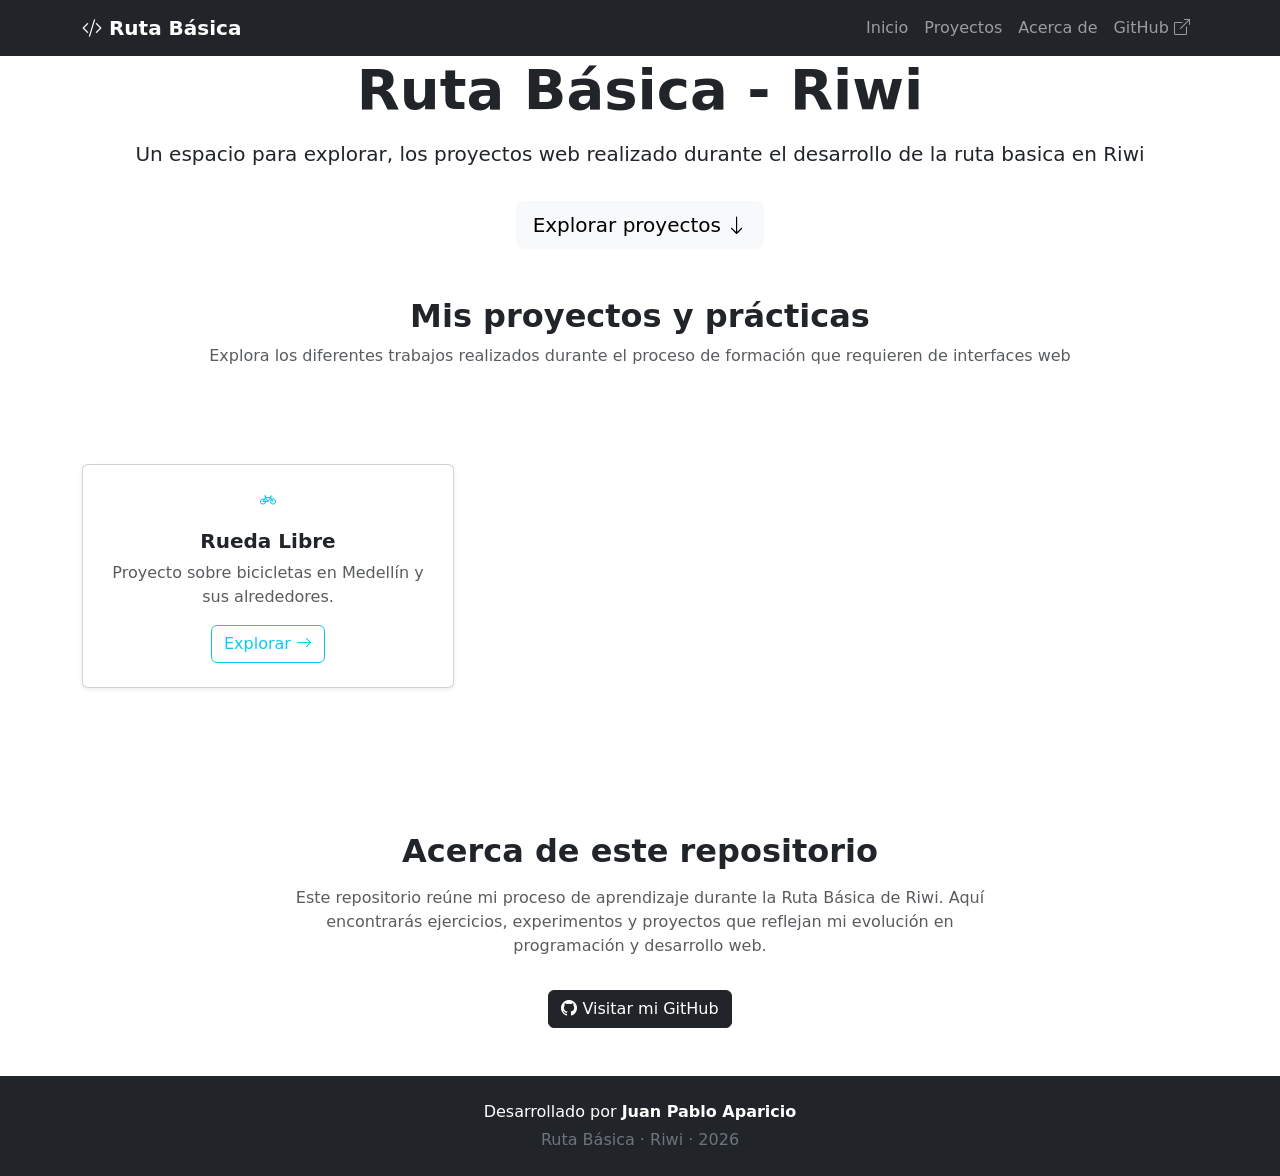
==== index.html @ d5fb2799 "feat: add comprehensive README.md and redesign index.html with Bootstrap UI" ====
<!doctype html>
<html lang="es">
  <head>
    <meta charset="UTF-8" />
    <meta name="viewport" content="width=device-width, initial-scale=1.0" />

    <title>Ruta Básica | Riwi</title>

    <!-- Bootstrap CSS -->
    <link
      href="https://cdn.jsdelivr.net/npm/bootstrap@5.3.3/dist/css/bootstrap.min.css"
      rel="stylesheet"
    />

    <!-- Bootstrap Icons -->
    <link
      rel="stylesheet"
      href="https://cdn.jsdelivr.net/npm/bootstrap-icons@1.11.3/font/bootstrap-icons.min.css"
    />
  </head>

  <body>
    <!-- NAVBAR -->
    <nav class="navbar navbar-expand-lg navbar-dark bg-dark">
      <div class="container">
        <a class="navbar-brand fw-bold" href="#">
          <i class="bi bi-code-slash"></i>
          Ruta Básica
        </a>

        <button
          class="navbar-toggler"
          type="button"
          data-bs-toggle="collapse"
          data-bs-target="#navbarContent"
        >
          <span class="navbar-toggler-icon"></span>
        </button>

        <div class="collapse navbar-collapse" id="navbarContent">
          <ul class="navbar-nav ms-auto">
            <li class="nav-item">
              <a class="nav-link" href="#inicio">Inicio</a>
            </li>
            <li class="nav-item">
              <a class="nav-link" href="#proyectos">Proyectos</a>
            </li>
            <li class="nav-item">
              <a class="nav-link" href="#acerca">Acerca de</a>
            </li>
            <li class="nav-item">
              <a
                class="nav-link"
                href="https://github.com/juanpab53/Ruta-Basica"
                target="_blank"
              >
                GitHub <i class="bi bi-box-arrow-up-right"></i>
              </a>
            </li>
          </ul>
        </div>
      </div>
    </nav>

    <!-- HERO / PRESENTATION -->
    <header class="hero text-center" id="inicio">
      <div class="container">
        <h1 class="display-4 fw-bold">Ruta Básica - Riwi</h1>

        <p class="lead mt-3">
          Un espacio para explorar, los proyectos web realizado durante el
          desarrollo de la ruta basica en Riwi
        </p>

        <a href="#proyectos" class="btn btn-light btn-lg mt-3">
          Explorar proyectos
          <i class="bi bi-arrow-down"></i>
        </a>
      </div>
    </header>

    <!-- PROJECTS -->
    <main class="container py-5" id="proyectos">
      <div class="text-center mb-5">
        <h2 class="fw-bold">Mis proyectos y prácticas</h2>
        <p class="text-muted">
          Explora los diferentes trabajos realizados durante el proceso de
          formación que requieren de interfaces web
        </p>
      </div>

      <div class="row g-4">
        <section class="bg-white py-5" id="cards">
          <!-- HTML 
                <div class="col-md-6 col-lg-4">
                    <div class="card project-card h-100 shadow-sm">
                        <div class="card-body text-center p-4">
                            <i class="bi bi-filetype-html project-icon text-danger"></i>
    
                            <h5 class="card-title fw-bold mt-3">Prácticas HTML</h5>
    
                            <p class="card-text text-muted">
                                Ejercicios de estructura, etiquetas y fundamentos del desarrollo
                                web.
                            </p>
    
                            <a href="./PracticasHtml/" class="btn btn-outline-danger">
                                Explorar <i class="bi bi-arrow-right"></i>
                            </a>
                        </div>
                    </div>
                </div>
                -->
          <!-- JAVASCRIPT 
                <div class="col-md-6 col-lg-4">
                    <div class="card project-card h-100 shadow-sm">
                        <div class="card-body text-center p-4">
                            <i class="bi bi-filetype-js project-icon text-warning"></i>
    
                            <h5 class="card-title fw-bold mt-3">Prácticas JavaScript</h5>
    
                            <p class="card-text text-muted">
                                Lógica, programación, funciones e interactividad en páginas web.
                            </p>
    
                            <a href="./PracticasJavaScript/" class="btn btn-outline-warning">
                                Explorar <i class="bi bi-arrow-right"></i>
                            </a>
                        </div>
                    </div>
                </div>
                -->
          <!-- RUEDA LIBRE -->
          <div class="col-md-6 col-lg-4">
            <div class="card project-card h-100 shadow-sm">
              <div class="card-body text-center p-4">
                <i class="bi bi-bicycle project-icon text-info"></i>

                <h5 class="card-title fw-bold mt-3">Rueda Libre</h5>

                <p class="card-text text-muted">
                  Proyecto sobre bicicletas en Medellín y sus alrededores.
                </p>

                <a href="./rueda-libre/" class="btn btn-outline-info">
                  Explorar <i class="bi bi-arrow-right"></i>
                </a>
              </div>
            </div>
          </div>
        </section>
      </div>
    </main>

    <!-- ABOUT -->
    <section class="bg-white py-5" id="acerca">
      <div class="container text-center">
        <h2 class="fw-bold mb-3">Acerca de este repositorio</h2>

        <p class="text-muted mx-auto" style="max-width: 700px">
          Este repositorio reúne mi proceso de aprendizaje durante la Ruta
          Básica de Riwi. Aquí encontrarás ejercicios, experimentos y proyectos
          que reflejan mi evolución en programación y desarrollo web.
        </p>

        <a
          href="https://github.com/juanpab53"
          target="_blank"
          class="btn btn-dark mt-3"
        >
          <i class="bi bi-github"></i>
          Visitar mi GitHub
        </a>
      </div>
    </section>

    <!-- FOOTER -->
    <footer class="bg-dark text-white text-center py-4">
      <div class="container">
        <p class="mb-1">
          Desarrollado por
          <strong>Juan Pablo Aparicio</strong>
        </p>

        <p class="text-secondary mb-0">Ruta Básica · Riwi · 2026</p>
      </div>
    </footer>

    <!-- Bootstrap JS -->
    <script src="https://cdn.jsdelivr.net/npm/bootstrap@5.3.3/dist/js/bootstrap.bundle.min.js"></script>
  </body>
</html>
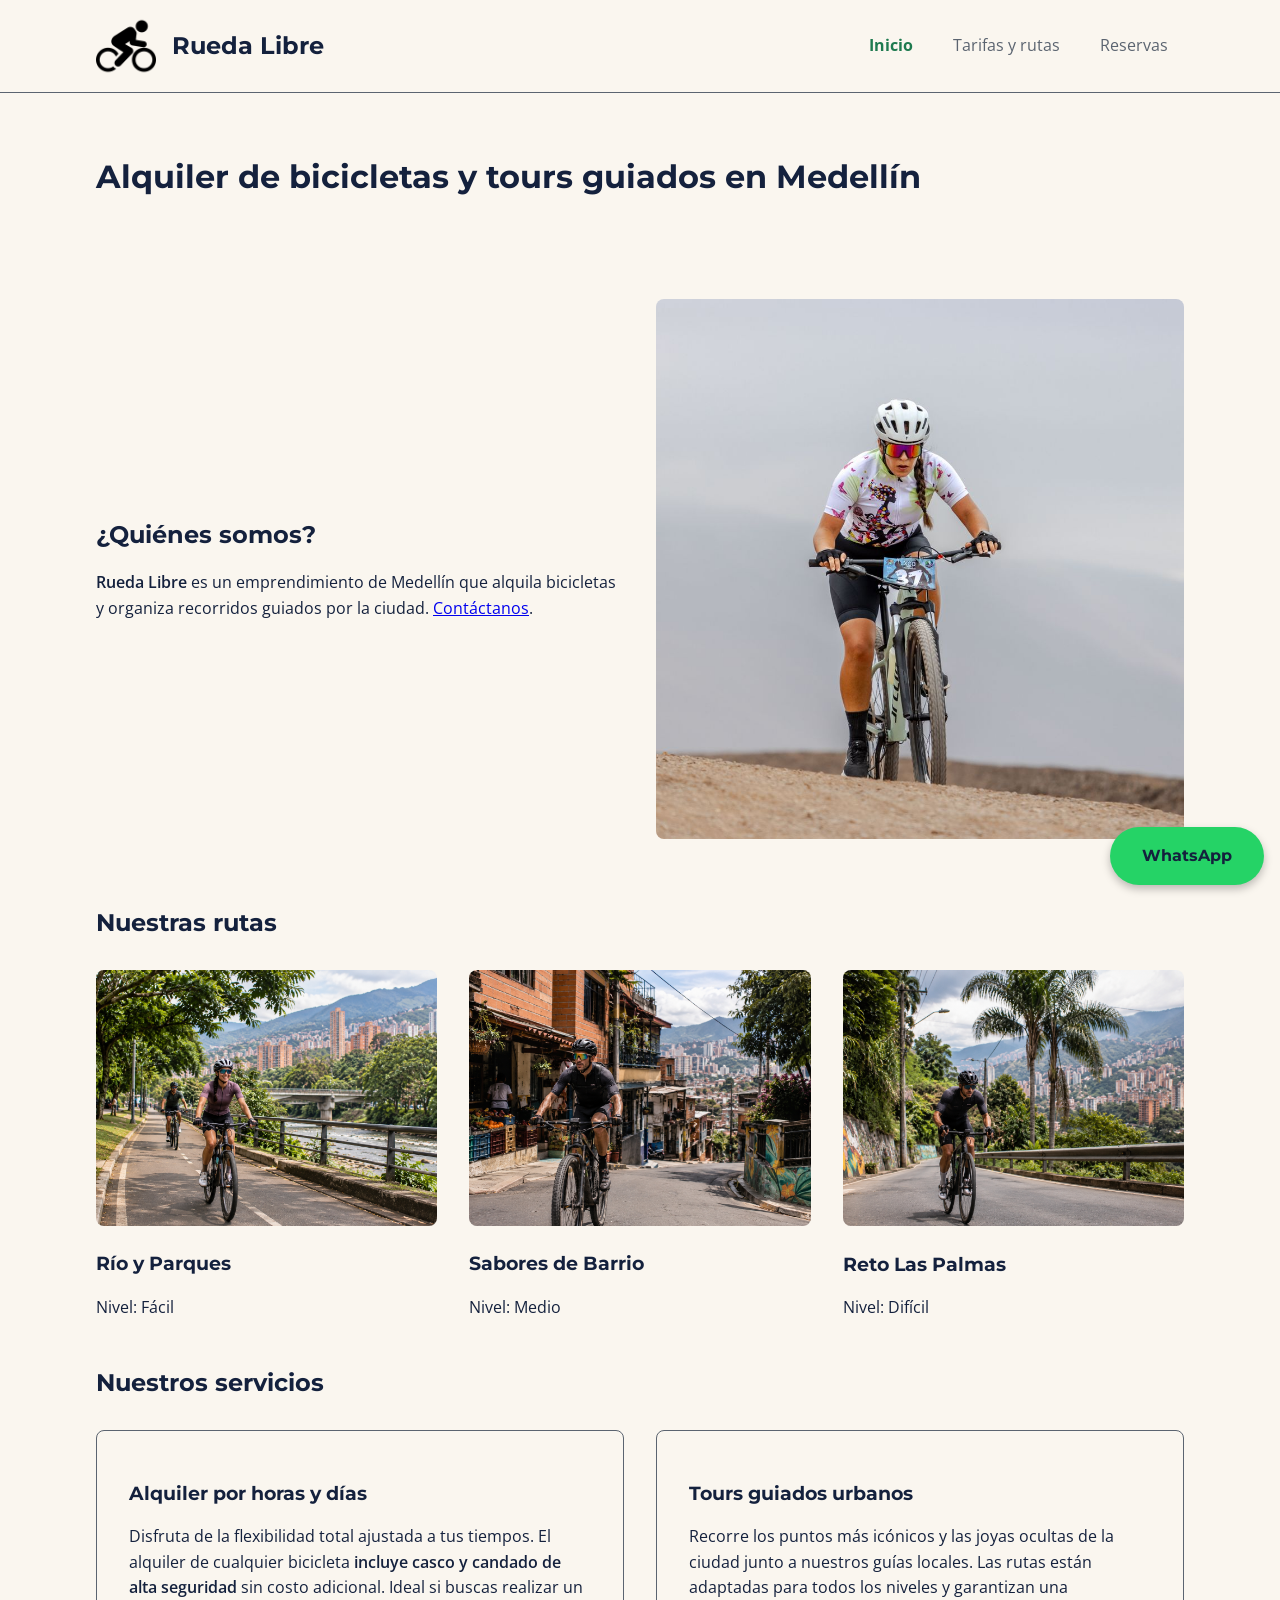
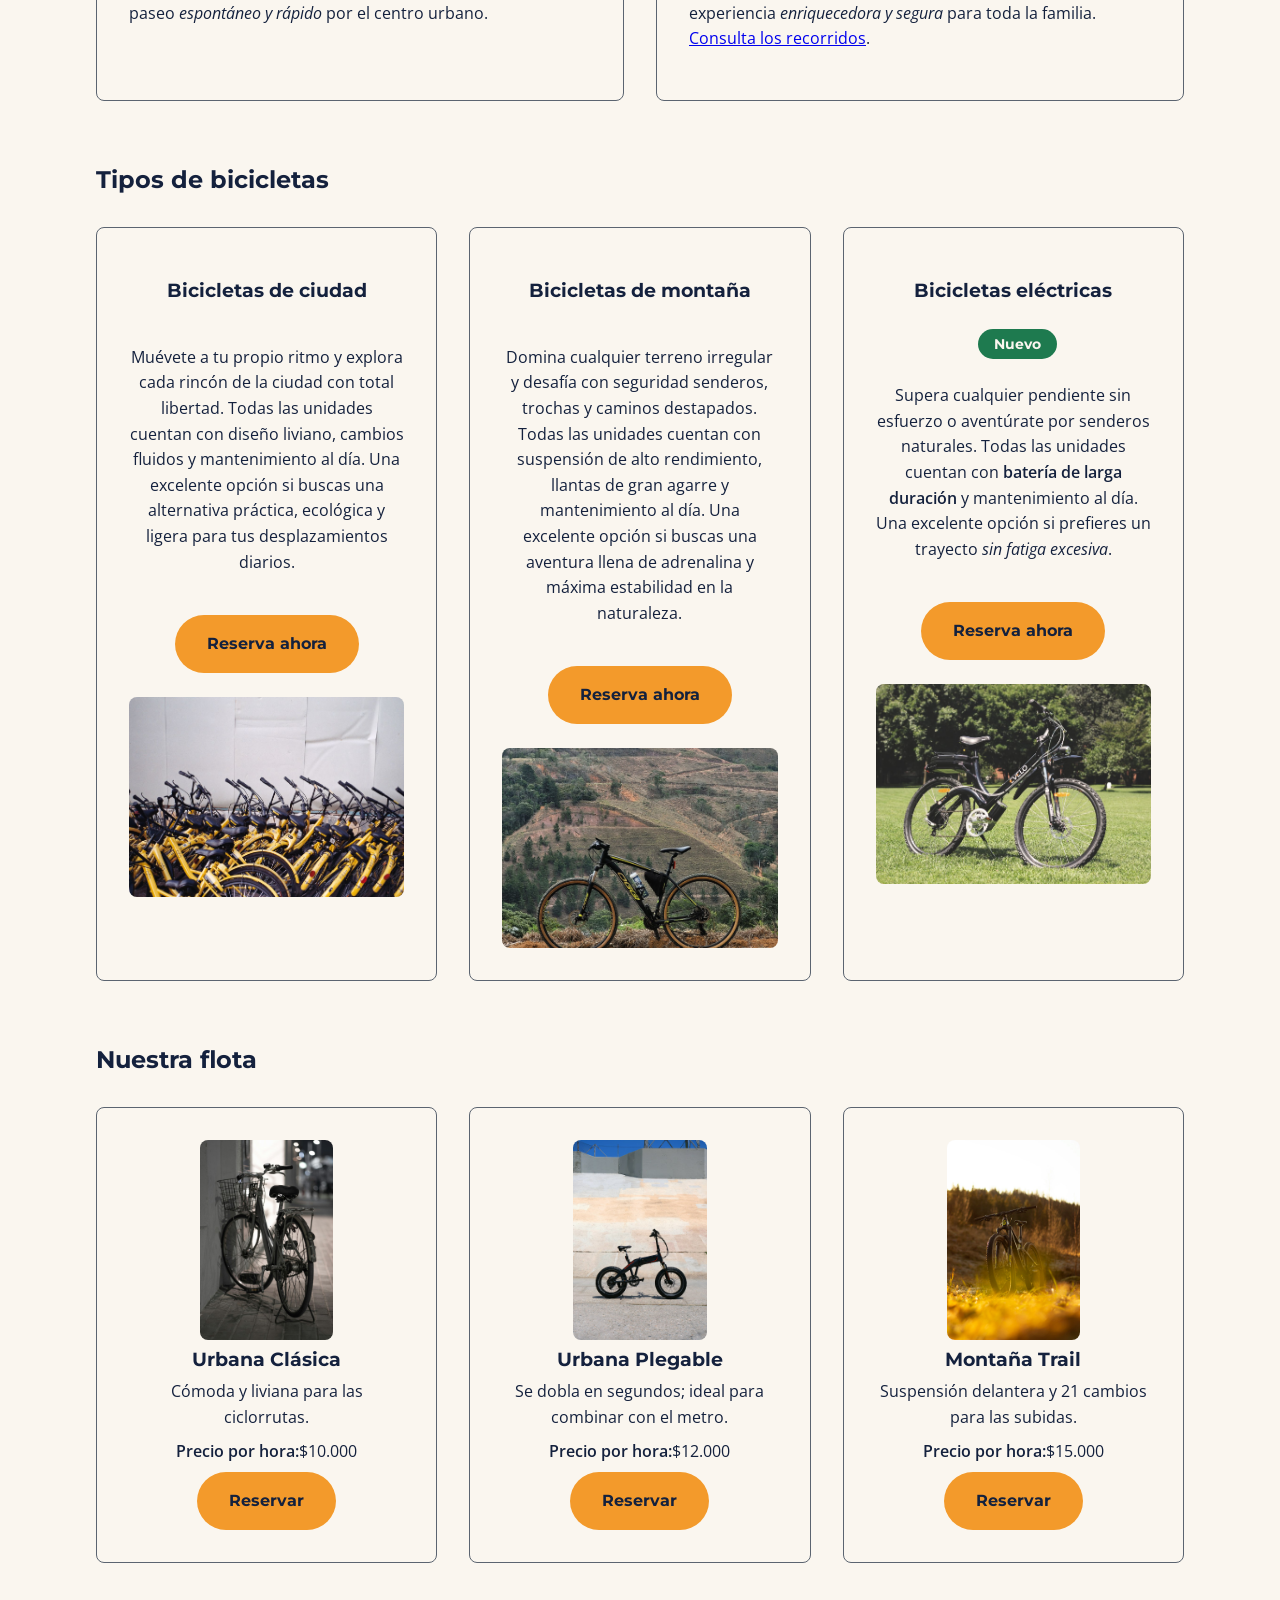
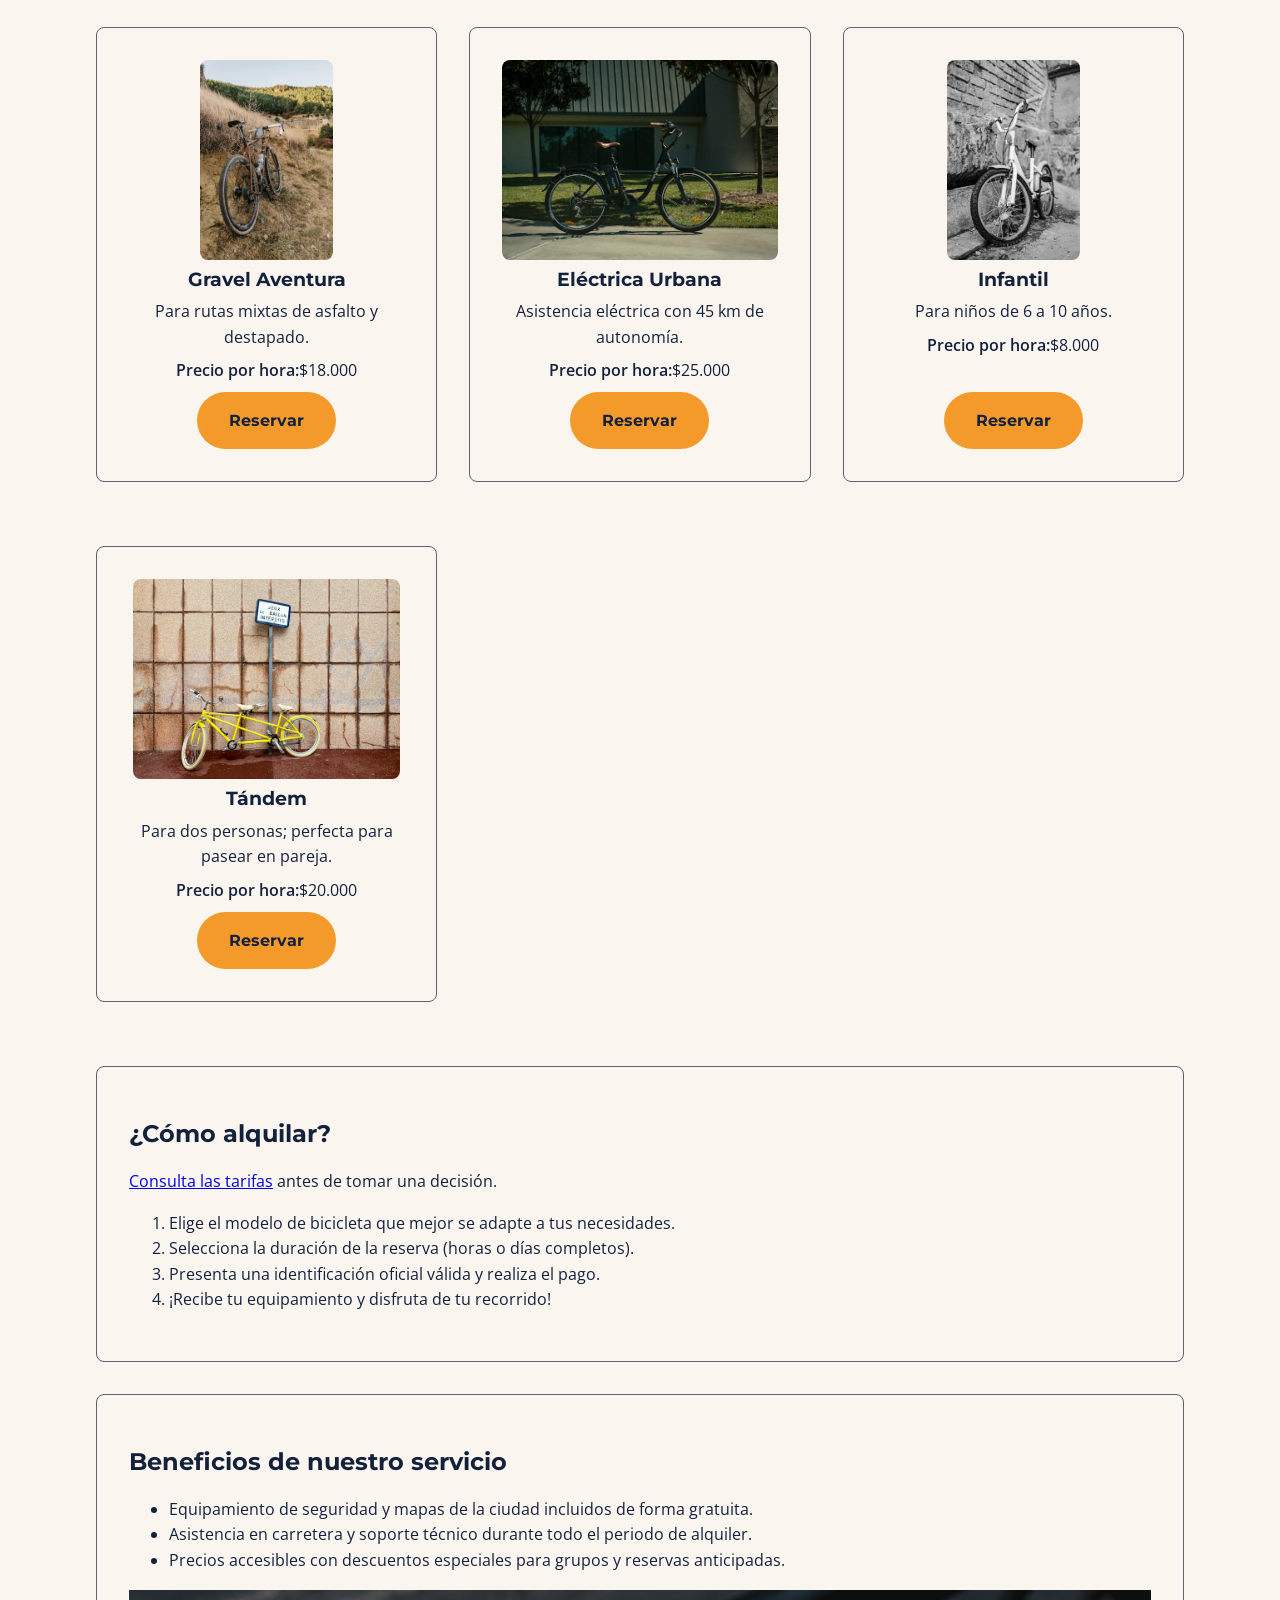
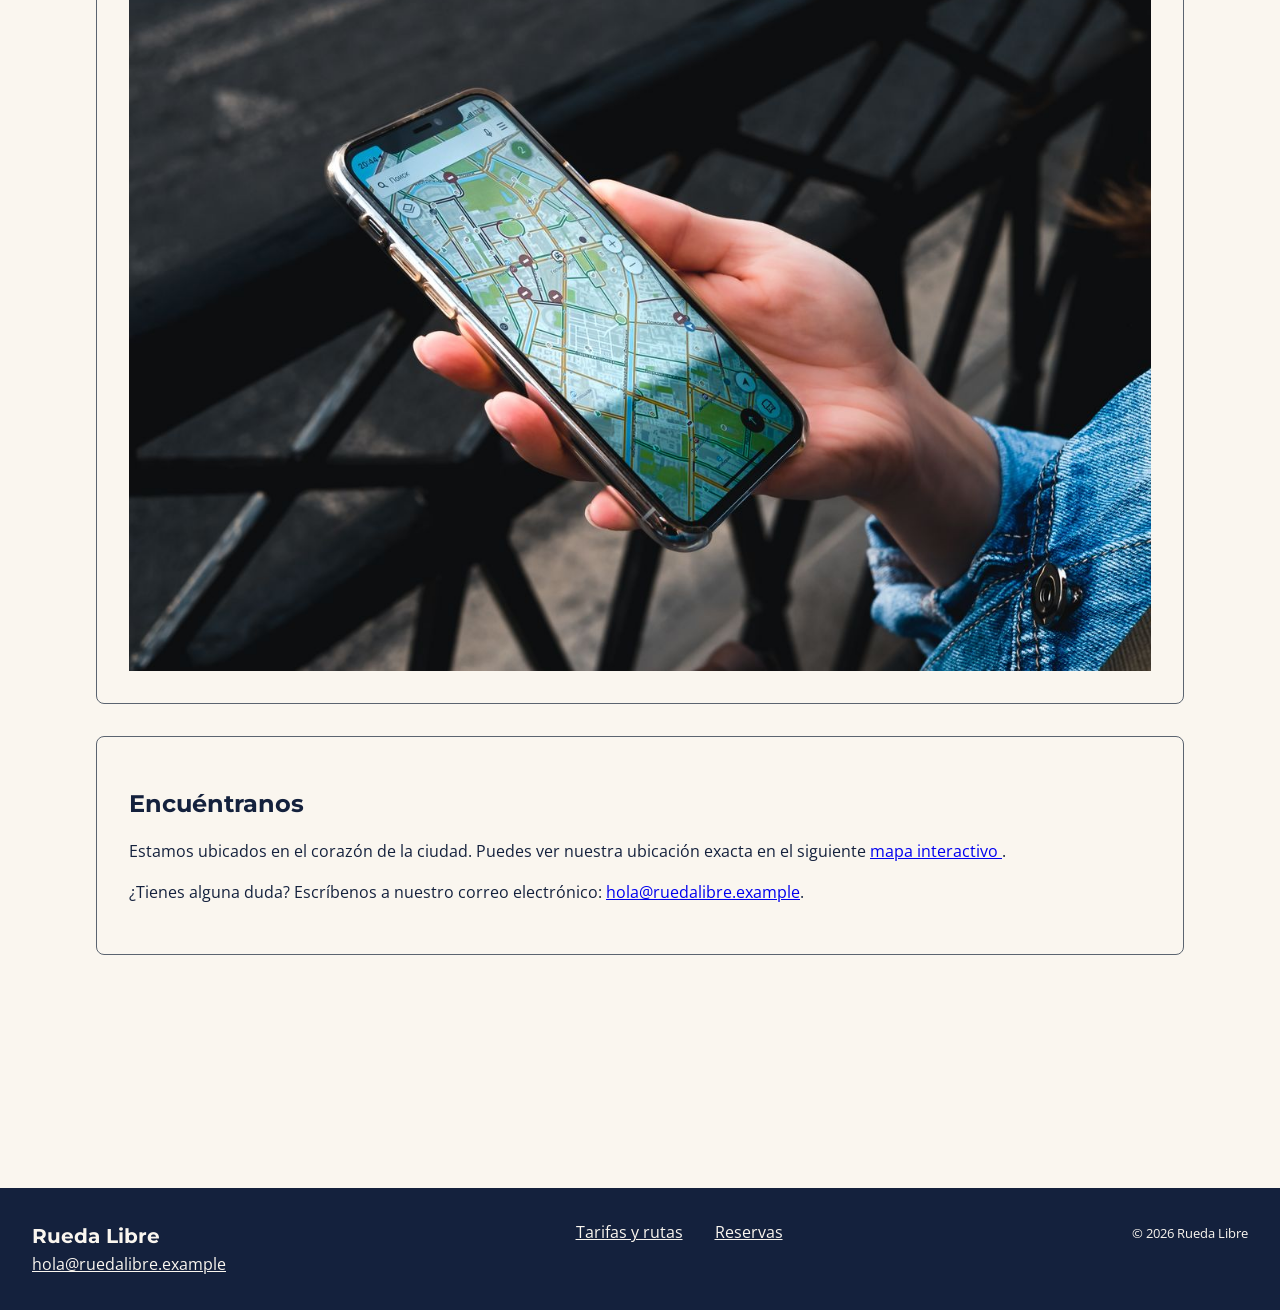
==== commit 21635f42: "refactor: new structure and README.md for the repository" ====
--- a/index.html
+++ b/index.html
@@ -1,192 +1,277 @@
 <!doctype html>
 <html lang="es">
-  <head>
-    <meta charset="UTF-8" />
-    <meta name="viewport" content="width=device-width, initial-scale=1.0" />
-
-    <title>Ruta Básica | Riwi</title>
-
-    <!-- Bootstrap CSS -->
-    <link
-      href="https://cdn.jsdelivr.net/npm/bootstrap@5.3.3/dist/css/bootstrap.min.css"
-      rel="stylesheet"
-    />
-
-    <!-- Bootstrap Icons -->
-    <link
-      rel="stylesheet"
-      href="https://cdn.jsdelivr.net/npm/bootstrap-icons@1.11.3/font/bootstrap-icons.min.css"
-    />
-  </head>
-
-  <body>
-    <!-- NAVBAR -->
-    <nav class="navbar navbar-expand-lg navbar-dark bg-dark">
-      <div class="container">
-        <a class="navbar-brand fw-bold" href="#">
-          <i class="bi bi-code-slash"></i>
-          Ruta Básica
-        </a>
-
-        <button
-          class="navbar-toggler"
-          type="button"
-          data-bs-toggle="collapse"
-          data-bs-target="#navbarContent"
-        >
-          <span class="navbar-toggler-icon"></span>
-        </button>
-
-        <div class="collapse navbar-collapse" id="navbarContent">
-          <ul class="navbar-nav ms-auto">
-            <li class="nav-item">
-              <a class="nav-link" href="#inicio">Inicio</a>
-            </li>
-            <li class="nav-item">
-              <a class="nav-link" href="#proyectos">Proyectos</a>
-            </li>
-            <li class="nav-item">
-              <a class="nav-link" href="#acerca">Acerca de</a>
-            </li>
-            <li class="nav-item">
-              <a
-                class="nav-link"
-                href="https://github.com/juanpab53/Ruta-Basica"
-                target="_blank"
-              >
-                GitHub <i class="bi bi-box-arrow-up-right"></i>
-              </a>
-            </li>
-          </ul>
-        </div>
+
+<head>
+  <meta charset="UTF-8" />
+  <meta name="viewport" content="width=device-width, initial-scale=1.0" />
+  <link rel="icon" href="data:," />
+  <link rel="preconnect" href="https://fonts.googleapis.com" />
+  <link rel="preconnect" href="https://fonts.gstatic.com" crossorigin />
+  <link
+    href="https://fonts.googleapis.com/css2?family=Montserrat:wght@700&amp;family=Open+Sans:wght@400;600&amp;display=swap"
+    rel="stylesheet" />
+  <link rel="stylesheet" href="css/styles.css" />
+  <title>Rueda Libre | Inicio</title>
+</head>
+
+<body>
+  <a class="saltar" href="#contenido">Saltar al contenido</a>
+  <header class="encabezado">
+    <a href="index.html" class="marca">
+      <img src="img/logo.png" alt="Logo provisional de rueda libre" width="60" height="60" />
+      <span class="marca-nombre">Rueda Libre</span>
+    </a>
+    <nav class="menu" aria-label="Principal">
+      <ul>
+        <li>
+          <a href="index.html" class="activo" aria-current="page">Inicio</a>
+        </li>
+        <li><a href="pages/tarifas.html">Tarifas y rutas</a></li>
+        <li><a href="pages/reservas.html">Reservas</a></li>
+      </ul>
+    </nav>
+  </header>
+  <main id="contenido">
+    <h1>Alquiler de bicicletas y tours guiados en Medellín</h1>
+
+    <section id="quienes-somos">
+      <div class="portada-texto">
+        <h2>¿Quiénes somos?</h2>
+        <p>
+          <strong>Rueda Libre</strong> es un emprendimiento de Medellín que
+          alquila bicicletas y organiza recorridos guiados por la ciudad.
+          <a href="#encuentranos">Contáctanos</a>.
+        </p>
       </div>
+      <img src="img/cover.jpg" alt="Dibujo de una repartidora en bicicleta por la ciudad" width="500" height="500" />
+    </section>
+    <section id="nuestras-rutas">
+      <h2>Nuestras rutas</h2>
+      <article>
+        <img src="img/river-park.png" alt="Ciclista en la ruta Río y Parques">
+        <h3>Río y Parques</h3>
+        <p>Nivel: Fácil</p>
+      </article>
+      <article>
+        <img src="img/neighborhood.png" alt="Ciclista en la ruta Sabores de Barrio">
+        <h3>Sabores de Barrio</h3>
+        <p>Nivel: Medio</p>
+      </article>
+      <article>
+        <img src="img/palmas.png" alt="Ciclista en la ruta Reto Las Palmas">
+        <h3>Reto Las Palmas</h3>
+        <p>Nivel: Difícil</p>
+      </article>
+    </section>
+    <section id="nuestros-servicios">
+      <h2>Nuestros servicios</h2>
+      <article>
+        <h3>Alquiler por horas y días</h3>
+        <p>
+          Disfruta de la flexibilidad total ajustada a tus tiempos. El
+          alquiler de cualquier bicicleta
+          <strong>incluye casco y candado de alta seguridad</strong> sin costo
+          adicional. Ideal si buscas realizar un paseo
+          <em>espontáneo y rápido</em> por el centro urbano.
+        </p>
+      </article>
+      <article>
+        <h3>Tours guiados urbanos</h3>
+        <p>
+          Recorre los puntos más icónicos y las joyas ocultas de la ciudad
+          junto a nuestros guías locales. Las rutas están adaptadas para todos
+          los niveles y garantizan una experiencia
+          <em>enriquecedora y segura</em>
+          para toda la familia.
+          <a href="pages/tarifas.html">Consulta los recorridos</a>.
+        </p>
+      </article>
+    </section>
+
+    <section id="tipos-bicicletas">
+      <h2>Tipos de bicicletas</h2>
+      <article>
+        <h3>Bicicletas de ciudad</h3>
+        <p>
+          Muévete a tu propio ritmo y explora cada rincón de la ciudad con
+          total libertad. Todas las unidades cuentan con diseño liviano,
+          cambios fluidos y mantenimiento al día. Una excelente opción si
+          buscas una alternativa práctica, ecológica y ligera para tus
+          desplazamientos diarios.
+        </p>
+        <p>
+          <a href="pages/reservas.html" class="btn-cta">
+            Reserva ahora<span class="sr-only"> una bicicleta de ciudad</span>
+          </a>
+        </p>
+        <img src="img/bicycle.jpg" alt="Dibujo de una bicicleta de ciudad" width="500" height="500" loading="lazy" />
+      </article>
+
+      <article>
+        <h3>Bicicletas de montaña</h3>
+        <p>
+          Domina cualquier terreno irregular y desafía con seguridad senderos,
+          trochas y caminos destapados. Todas las unidades cuentan con
+          suspensión de alto rendimiento, llantas de gran agarre y
+          mantenimiento al día. Una excelente opción si buscas una aventura
+          llena de adrenalina y máxima estabilidad en la naturaleza.
+        </p>
+        <p>
+          <a href="pages/reservas.html" class="btn-cta">
+            Reserva ahora<span class="sr-only">
+              una bicicleta de montaña</span>
+          </a>
+        </p>
+        <img src="img/mountain-bicycle.jpg" alt="Dibujo de una bicicleta de montaña" width="500" height="500"
+          loading="lazy" />
+      </article>
+
+      <article>
+        <h3>Bicicletas eléctricas</h3>
+        <span class="annotation-new">Nuevo</span>
+        <p>
+          Supera cualquier pendiente sin esfuerzo o aventúrate por senderos
+          naturales. Todas las unidades cuentan con
+          <strong>batería de larga duración</strong> y mantenimiento al día.
+          Una excelente opción si prefieres un trayecto
+          <em>sin fatiga excesiva</em>.
+        </p>
+        <p>
+          <a href="pages/reservas.html" class="btn-cta">
+            Reserva ahora<span class="sr-only"> una bicicleta eléctrica</span>
+          </a>
+        </p>
+        <img src="img/electric-bicycle.jpg" alt="Dibujo de una bicicleta eléctrica" width="500" height="500"
+          loading="lazy" />
+      </article>
+    </section>
+    <section id="nuestra-flota">
+      <h2>Nuestra flota</h2>
+        <article class="tarjeta-bici">
+          <img src="img/clasic-urban.jpg" alt="bicicleta urbana clasica">
+          <h3>Urbana Clásica</h3>
+          <p>Cómoda y liviana para las ciclorrutas.</p>
+          <p><strong>Precio por hora:</strong>$10.000</p>
+          <a class="btn-cta" href="pages/reservas.html">Reservar</a>
+        </article>
+        <article class="tarjeta-bici">
+          <img src="img/urban-fold.jpg" alt="bicicleta urbana clasica">
+          <h3>Urbana Plegable</h3>
+          <p>Se dobla en segundos; ideal para combinar con el metro.</p>
+          <p><strong>Precio por hora:</strong>$12.000</p>
+          <a class="btn-cta" href="pages/reservas.html">Reservar</a>
+        </article>
+        <article class="tarjeta-bici">
+          <img src="img/mountain-trail.jpg" alt="bicicleta urbana clasica">
+          <h3>Montaña Trail</h3>
+          <p>Suspensión delantera y 21 cambios para las subidas.</p>
+          <p><strong>Precio por hora:</strong>$15.000</p>
+          <a class="btn-cta" href="pages/reservas.html">Reservar</a>
+        </article>
+        <article class="tarjeta-bici">
+          <img src="img/gravel.jpg" alt="bicicleta urbana clasica">
+          <h3>Gravel Aventura</h3>
+          <p>Para rutas mixtas de asfalto y destapado.</p>
+          <p><strong>Precio por hora:</strong>$18.000</p>
+          <a class="btn-cta" href="pages/reservas.html">Reservar</a>
+        </article>
+        <article class="tarjeta-bici">
+          <img src="img/electric-urban.jpg" alt="bicicleta urbana clasica">
+          <h3>Eléctrica Urbana</h3>
+          <p>Asistencia eléctrica con 45 km de autonomía.</p>
+          <p><strong>Precio por hora:</strong>$25.000</p>
+          <a class="btn-cta" href="pages/reservas.html">Reservar</a>
+        </article>
+        <article class="tarjeta-bici">
+          <img src="img/kids.jpg" alt="bicicleta urbana clasica">
+          <h3>Infantil</h3>
+          <p>Para niños de 6 a 10 años.</p>
+          <p><strong>Precio por hora:</strong>$8.000</p>
+          <a class="btn-cta" href="pages/reservas.html">Reservar</a>
+        </article>
+        <article class="tarjeta-bici">
+          <img src="img/tandem.jpg" alt="bicicleta urbana clasica">
+          <h3>Tándem</h3>
+          <p>Para dos personas; perfecta para pasear en pareja.</p>
+          <p><strong>Precio por hora:</strong>$20.000</p>
+          <a class="btn-cta" href="pages/reservas.html">Reservar</a>
+        </article>
+    </section>
+    <section id="como-alquilar">
+      <h2>¿Cómo alquilar?</h2>
+      <p>
+        <a href="pages/tarifas.html">Consulta las tarifas</a> antes de tomar
+        una decisión.
+      </p>
+      <ol>
+        <li>
+          Elige el modelo de bicicleta que mejor se adapte a tus necesidades.
+        </li>
+        <li>
+          Selecciona la duración de la reserva (horas o días completos).
+        </li>
+        <li>Presenta una identificación oficial válida y realiza el pago.</li>
+        <li>¡Recibe tu equipamiento y disfruta de tu recorrido!</li>
+      </ol>
+    </section>
+
+    <section id="beneficios">
+      <h2>Beneficios de nuestro servicio</h2>
+      <ul>
+        <li>
+          Equipamiento de seguridad y mapas de la ciudad incluidos de forma
+          gratuita.
+        </li>
+        <li>
+          Asistencia en carretera y soporte técnico durante todo el periodo de
+          alquiler.
+        </li>
+        <li>
+          Precios accesibles con descuentos especiales para grupos y reservas
+          anticipadas.
+        </li>
+      </ul>
+      <img src="img/route.jpg" alt="Mapa con la ruta ciclista recomendada a lo largo del parque principal" width="500"
+        height="500" loading="lazy" />
+    </section>
+
+    <section id="encuentranos">
+      <h2>Encuéntranos</h2>
+      <p>
+        Estamos ubicados en el corazón de la ciudad. Puedes ver nuestra
+        ubicación exacta en el siguiente
+        <a href="https://maps.google.com" target="_blank" rel="noopener noreferrer">
+          mapa interactivo<span class="sr-only">
+            (se abre en una pestaña nueva)</span> </a>.
+      </p>
+      <p>
+        ¿Tienes alguna duda? Escríbenos a nuestro correo electrónico:
+        <a href="mailto:hola@ruedalibre.example">hola@ruedalibre.example</a>.
+      </p>
+    </section>
+  </main>
+  <a class="whatsapp-flotante" href="https://wa.me/573000000000" target="_blank" rel="noopener noreferrer"
+  aria-label="Contactar por WhatsApp en una pestaña nueva">WhatsApp</a>
+  <footer class="pie">
+    <div class="pie__marca">
+      <p class="pie__nombre">Rueda Libre</p>
+      <address class="pie__contacto">
+        <a href="mailto:hola@ruedalibre.example">hola@ruedalibre.example</a>
+      </address>
+    </div>
+
+    <nav class="pie__menu" aria-label="Secundaria">
+      <ul>
+        <li><a href="pages/tarifas.html">Tarifas y rutas</a></li>
+        <li><a href="pages/reservas.html">Reservas</a></li>
+      </ul>
     </nav>
 
-    <!-- HERO / PRESENTATION -->
-    <header class="hero text-center" id="inicio">
-      <div class="container">
-        <h1 class="display-4 fw-bold">Ruta Básica - Riwi</h1>
-
-        <p class="lead mt-3">
-          Un espacio para explorar, los proyectos web realizado durante el
-          desarrollo de la ruta basica en Riwi
-        </p>
-
-        <a href="#proyectos" class="btn btn-light btn-lg mt-3">
-          Explorar proyectos
-          <i class="bi bi-arrow-down"></i>
-        </a>
-      </div>
-    </header>
-
-    <!-- PROJECTS -->
-    <main class="container py-5" id="proyectos">
-      <div class="text-center mb-5">
-        <h2 class="fw-bold">Mis proyectos y prácticas</h2>
-        <p class="text-muted">
-          Explora los diferentes trabajos realizados durante el proceso de
-          formación que requieren de interfaces web
-        </p>
-      </div>
-
-      <div class="row g-4">
-        <section class="bg-white py-5" id="cards">
-          <!-- HTML 
-                <div class="col-md-6 col-lg-4">
-                    <div class="card project-card h-100 shadow-sm">
-                        <div class="card-body text-center p-4">
-                            <i class="bi bi-filetype-html project-icon text-danger"></i>
-    
-                            <h5 class="card-title fw-bold mt-3">Prácticas HTML</h5>
-    
-                            <p class="card-text text-muted">
-                                Ejercicios de estructura, etiquetas y fundamentos del desarrollo
-                                web.
-                            </p>
-    
-                            <a href="./PracticasHtml/" class="btn btn-outline-danger">
-                                Explorar <i class="bi bi-arrow-right"></i>
-                            </a>
-                        </div>
-                    </div>
-                </div>
-                -->
-          <!-- JAVASCRIPT 
-                <div class="col-md-6 col-lg-4">
-                    <div class="card project-card h-100 shadow-sm">
-                        <div class="card-body text-center p-4">
-                            <i class="bi bi-filetype-js project-icon text-warning"></i>
-    
-                            <h5 class="card-title fw-bold mt-3">Prácticas JavaScript</h5>
-    
-                            <p class="card-text text-muted">
-                                Lógica, programación, funciones e interactividad en páginas web.
-                            </p>
-    
-                            <a href="./PracticasJavaScript/" class="btn btn-outline-warning">
-                                Explorar <i class="bi bi-arrow-right"></i>
-                            </a>
-                        </div>
-                    </div>
-                </div>
-                -->
-          <!-- RUEDA LIBRE -->
-          <div class="col-md-6 col-lg-4">
-            <div class="card project-card h-100 shadow-sm">
-              <div class="card-body text-center p-4">
-                <i class="bi bi-bicycle project-icon text-info"></i>
-
-                <h5 class="card-title fw-bold mt-3">Rueda Libre</h5>
-
-                <p class="card-text text-muted">
-                  Proyecto sobre bicicletas en Medellín y sus alrededores.
-                </p>
-
-                <a href="./rueda-libre/" class="btn btn-outline-info">
-                  Explorar <i class="bi bi-arrow-right"></i>
-                </a>
-              </div>
-            </div>
-          </div>
-        </section>
-      </div>
-    </main>
-
-    <!-- ABOUT -->
-    <section class="bg-white py-5" id="acerca">
-      <div class="container text-center">
-        <h2 class="fw-bold mb-3">Acerca de este repositorio</h2>
-
-        <p class="text-muted mx-auto" style="max-width: 700px">
-          Este repositorio reúne mi proceso de aprendizaje durante la Ruta
-          Básica de Riwi. Aquí encontrarás ejercicios, experimentos y proyectos
-          que reflejan mi evolución en programación y desarrollo web.
-        </p>
-
-        <a
-          href="https://github.com/juanpab53"
-          target="_blank"
-          class="btn btn-dark mt-3"
-        >
-          <i class="bi bi-github"></i>
-          Visitar mi GitHub
-        </a>
-      </div>
-    </section>
-
-    <!-- FOOTER -->
-    <footer class="bg-dark text-white text-center py-4">
-      <div class="container">
-        <p class="mb-1">
-          Desarrollado por
-          <strong>Juan Pablo Aparicio</strong>
-        </p>
-
-        <p class="text-secondary mb-0">Ruta Básica · Riwi · 2026</p>
-      </div>
-    </footer>
-
-    <!-- Bootstrap JS -->
-    <script src="https://cdn.jsdelivr.net/npm/bootstrap@5.3.3/dist/js/bootstrap.bundle.min.js"></script>
-  </body>
+    <p class="pie__copy">
+      <small>&copy; <time datetime="2026">2026</time> Rueda Libre</small>
+    </p>
+  </footer>
+  
+</body>
+
 </html>
--- a/css/styles.css
+++ b/css/styles.css
@@ -0,0 +1,664 @@
+/* ==========================================================================
+   1. Variables de diseño
+   ========================================================================== */
+ 
+:root {
+    --color-verde-ruta: #1e7a4f;
+    --color-naranja-pedal: #f39a2b;
+    --color-azul-noche: #14213d;
+    --color-crema: #faf6ef;
+    --color-gris-asfalto: #5b6470;
+    --color-whatsapp: #25d366;
+ 
+    --font-title: "Montserrat", sans-serif;
+    --font-body: "Open Sans", sans-serif;
+ 
+    --fw-regular: 400;
+    --fw-semibold: 600;
+    --fw-bold: 700;
+ 
+    --spacing-pequeno: 0.5rem;
+    --spacing-mediano: 1rem;
+    --spacing-grande: 2rem;
+    --spacing-extra-grande: 3rem;
+ 
+    --radius-pequeno: 0.5rem;
+    --radius-pastilla: 3rem;
+ 
+    --ancho-maximo: 70rem;
+    /* Móvil: relleno compacto. Desde tablet sube a --spacing-grande */
+    --padding-tarjeta: var(--spacing-mediano);
+}
+
+/* ==========================================================================
+   2. Reset y estilos base
+   ========================================================================== */
+ 
+*,
+*::before,
+*::after {
+    box-sizing: border-box;
+}
+ 
+body {
+    margin: 0;
+    min-height: 100vh;
+    display: flex;
+    flex-direction: column;
+    font-family: var(--font-body);
+    color: var(--color-azul-noche);
+    background-color: var(--color-crema);
+    font-weight: var(--fw-regular);
+    line-height: 1.6;
+}
+ 
+img {
+    max-width: 100%;
+    height: auto;
+}
+
+/* ==========================================================================
+   3. Tipografía
+   ========================================================================== */
+ 
+h1,
+h2,
+h3 {
+    font-family: var(--font-title);
+    font-weight: var(--fw-bold);
+    line-height: 1.25;
+}
+ 
+strong {
+    font-weight: var(--fw-semibold);
+}
+
+/* ==========================================================================
+   4. Accesibilidad (utilidades)
+   ========================================================================== */
+ 
+.sr-only {
+    position: absolute;
+    width: 1px;
+    height: 1px;
+    padding: 0;
+    margin: -1px;
+    overflow: hidden;
+    clip: rect(0, 0, 0, 0);
+    white-space: nowrap;
+    border: 0;
+}
+ 
+.saltar {
+    position: absolute;
+    left: -9999px;
+}
+ 
+.saltar:focus-visible {
+    left: var(--spacing-mediano);
+    top: var(--spacing-mediano);
+    z-index: 2000;
+    padding: var(--spacing-pequeno) var(--spacing-mediano);
+    background-color: var(--color-crema);
+}
+
+/* ==========================================================================
+   5. Encabezado y navegación
+   Móvil: nombre arriba y menú debajo, centrado.
+   ========================================================================== */
+ 
+.encabezado {
+    display: flex;
+    flex-direction: column;
+    align-items: center;
+    gap: var(--spacing-mediano);
+    margin-bottom: var(--spacing-grande);
+    padding: var(--spacing-mediano);
+    border-bottom: 1px solid var(--color-gris-asfalto);
+}
+ 
+.marca {
+    display: inline-flex;
+    align-items: center;
+    gap: var(--spacing-mediano);
+    color: var(--color-azul-noche);
+    text-decoration: none;
+}
+ 
+.marca-nombre {
+    font-family: var(--font-title);
+    font-weight: var(--fw-bold);
+    font-size: 1.5rem;
+}
+
+.menu ul,
+.pie__menu ul {
+    display: flex;
+    flex-wrap: wrap;
+    justify-content: center;
+    gap: var(--spacing-mediano);
+    margin: 0;
+    padding: 0;
+    list-style: none;
+}
+ 
+.menu ul {
+    gap: var(--spacing-pequeno);
+}
+ 
+.menu a {
+    display: block;
+    padding: var(--spacing-pequeno) var(--spacing-mediano);
+    border-radius: var(--radius-pequeno);
+    color: var(--color-gris-asfalto);
+    text-decoration: none;
+}
+ 
+.menu a[aria-current="page"] {
+    color: var(--color-verde-ruta);
+    font-weight: var(--fw-bold);
+}
+ 
+.menu a:hover,
+.menu a:focus-visible {
+    color: var(--color-azul-noche);
+    text-decoration: underline;
+}
+
+/* ==========================================================================
+   6. Botones, enlaces y estados de foco
+   ========================================================================== */
+ 
+.btn-cta,
+.whatsapp-flotante {
+    color: var(--color-azul-noche);
+    font-family: var(--font-title);
+    font-weight: var(--fw-bold);
+    text-decoration: none;
+    padding: var(--spacing-mediano) var(--spacing-grande);
+}
+ 
+.btn-cta {
+    display: inline-block;
+    background-color: var(--color-naranja-pedal);
+    border: none;
+    font-size: 1rem;
+    cursor: pointer;
+}
+ 
+.btn-cta:hover,
+.btn-cta:focus-visible,
+.whatsapp-flotante:hover,
+.whatsapp-flotante:focus-visible {
+    background-color: var(--color-azul-noche);
+    color: var(--color-crema);
+}
+ 
+.btn-cta:active {
+    background-color: var(--color-verde-ruta);
+    color: var(--color-crema);
+}
+
+input:focus-visible,
+select:focus-visible,
+textarea:focus-visible,
+a:focus-visible,
+button:focus-visible,
+.tabla-scroll:focus-visible {
+    outline: 0.125rem solid var(--color-azul-noche);
+    outline-offset: 0.125rem;
+}
+
+/* ==========================================================================
+   7. Layout principal
+   ========================================================================== */
+ 
+main {
+    flex: 1;
+    width: 100%;
+    max-width: var(--ancho-maximo);
+    margin: 0 auto;
+    padding: 0 var(--spacing-mediano) 5rem;
+}
+ 
+main>h1,
+.contenido-reservas>h1 {
+    margin: var(--spacing-grande) 0;
+}
+
+/* ==========================================================================
+   8. Secciones y tarjetas
+   ========================================================================== */
+ 
+#nuestros-servicios article,
+#tipos-bicicletas article,
+#nuestra-flota article,
+#como-alquilar,
+#beneficios,
+#encuentranos,
+#horarios-atencion,
+#formulario-reserva,
+#tarifas-bicicletas,
+#tarifas-tours,
+#informacion-adicional,
+#correo-contacto {
+    padding: var(--padding-tarjeta);
+    border: 1px solid var(--color-gris-asfalto);
+    border-radius: var(--radius-pequeno);
+    margin-bottom: var(--spacing-grande);
+}
+
+/* ==========================================================================
+   9. Página de inicio
+   ========================================================================== */
+ 
+#quienes-somos {
+    display: grid;
+    grid-template-columns: 1fr;
+    align-items: center;
+    gap: var(--spacing-grande);
+}
+ 
+#quienes-somos img {
+    display: block;
+    width: 100%;
+    aspect-ratio: 4 / 3;
+    object-fit: cover;
+    border-radius: var(--radius-pequeno);
+}
+ 
+#nuestras-rutas {
+    display: grid;
+    grid-template-columns: 1fr;
+    gap: var(--spacing-grande);
+    margin-bottom: var(--spacing-grande);
+}
+ 
+#nuestras-rutas>h2 {
+    grid-column: 1 / -1;
+    margin: 0;
+}
+ 
+#nuestras-rutas article img {
+    width: 100%;
+    aspect-ratio: 4 / 3;
+    object-fit: cover;
+    border-radius: var(--radius-pequeno);
+}
+ 
+#nuestros-servicios,
+#tipos-bicicletas {
+    display: flex;
+    flex-wrap: wrap;
+    gap: var(--spacing-grande);
+    margin-bottom: var(--spacing-grande);
+}
+ 
+#tipos-bicicletas {
+    justify-content: center;
+}
+ 
+#nuestros-servicios>h2,
+#tipos-bicicletas>h2 {
+    flex: 1 0 100%;
+    margin: 0;
+}
+ 
+#nuestros-servicios article,
+#tipos-bicicletas article {
+    flex: 1 1 20rem;
+}
+ 
+#beneficios img {
+    display: block;
+    width: 100%;
+}
+ 
+#tipos-bicicletas article,
+.tarjeta-bici {
+    display: flex;
+    flex-direction: column;
+    gap: var(--spacing-pequeno);
+    align-items: center;
+    text-align: center;
+}
+ 
+#tipos-bicicletas article img,
+.tarjeta-bici img {
+    height: 200px;
+    object-fit: cover;
+    border-radius: var(--radius-pequeno);
+}
+ 
+#tipos-bicicletas article .btn-cta,
+.tarjeta-bici .btn-cta {
+    border-radius: var(--radius-pastilla);
+}
+ 
+.tarjeta-bici .btn-cta {
+    margin-top: auto;
+}
+ 
+#nuestra-flota {
+    display: grid;
+    grid-template-columns: repeat(auto-fit, minmax(18rem, 1fr));
+    gap: var(--spacing-grande);
+    margin-bottom: var(--spacing-grande);
+}
+ 
+#nuestra-flota>h2 {
+    grid-column: 1 / -1;
+    margin: 0;
+}
+ 
+#nuestra-flota article h3,
+#nuestra-flota article p {
+    margin: 0;
+}
+ 
+.annotation-new {
+    display: inline-block;
+    margin-left: var(--spacing-pequeno);
+    padding: 0.25rem var(--spacing-mediano);
+    background-color: var(--color-verde-ruta);
+    color: var(--color-crema);
+    font-family: var(--font-title);
+    font-size: 0.875rem;
+    font-weight: var(--fw-bold);
+    vertical-align: middle;
+    border-radius: var(--radius-pastilla);
+}
+
+/* ==========================================================================
+    10. Tarifas y tablas
+    ========================================================================== */
+
+.tabla-scroll {
+    overflow-x: auto;
+}
+ 
+table {
+    width: 100%;
+    min-width: 32rem;
+    border-collapse: collapse;
+}
+ 
+caption {
+    padding-bottom: var(--spacing-pequeno);
+    font-weight: var(--fw-semibold);
+    text-align: left;
+}
+ 
+th,
+td {
+    padding: 0.5rem 0.25rem;
+    border: 1px solid var(--color-gris-asfalto);
+    font-size: 0.75rem;
+    text-align: center;
+}
+ 
+thead th {
+    background-color: var(--color-verde-ruta);
+    color: var(--color-crema);
+    font-family: var(--font-title);
+}
+ 
+tbody th[scope="row"] {
+    text-align: left;
+    font-weight: var(--fw-semibold);
+}
+ 
+#informacion-adicional a {
+    border-radius: var(--radius-pastilla);
+}
+
+/* ==========================================================================
+   11. Reservas y formulario
+   ========================================================================== */
+
+dt {
+    font-weight: var(--fw-semibold);
+}
+ 
+dd {
+    margin: 0 0 var(--spacing-mediano);
+}
+ 
+main.con-aside {
+    display: grid;
+    grid-template-columns: 1fr;
+    gap: var(--spacing-grande);
+}
+ 
+main.con-aside>#correo-contacto {
+    margin-bottom: 0;
+}
+ 
+main.con-aside>.contenido-reservas {
+    min-width: 0;
+}
+ 
+#formulario-reserva form {
+    display: flex;
+    flex-direction: column;
+    gap: var(--spacing-grande);
+}
+ 
+#formulario-reserva fieldset {
+    min-width: 0;
+    margin: 0;
+    border: 1px solid var(--color-gris-asfalto);
+    border-radius: var(--radius-pequeno);
+    padding: var(--padding-tarjeta);
+    display: flex;
+    flex-direction: column;
+    gap: var(--spacing-mediano);
+}
+ 
+#formulario-reserva legend {
+    font-family: var(--font-title);
+    font-weight: var(--fw-bold);
+    padding: 0 var(--spacing-pequeno);
+}
+ 
+.campo {
+    display: flex;
+    flex-direction: column;
+    gap: 0.25rem;
+}
+ 
+.ayuda {
+    color: var(--color-gris-asfalto);
+    font-size: 0.875rem;
+}
+ 
+#formulario-reserva label {
+    font-weight: var(--fw-semibold);
+}
+ 
+#formulario-reserva input,
+#formulario-reserva select,
+#formulario-reserva textarea {
+    width: 100%;
+    padding: var(--spacing-pequeno);
+    border: 1px solid var(--color-gris-asfalto);
+    border-radius: var(--radius-pequeno);
+    font-family: inherit;
+    font-size: 1rem;
+}
+ 
+#formulario-reserva textarea {
+    min-height: 8rem;
+    resize: vertical;
+}
+ 
+#formulario-reserva .campo-checkbox {
+    display: flex;
+    flex-direction: row;
+    gap: var(--spacing-pequeno);
+    align-items: center;
+}
+ 
+#formulario-reserva .campo-checkbox input[type="checkbox"] {
+    width: auto;
+    padding: 0;
+    margin: 0;
+}
+ 
+#formulario-reserva .campo-checkbox label {
+    font-weight: var(--fw-regular);
+}
+ 
+#formulario-reserva .btn-cta {
+    align-self: flex-start;
+    padding: var(--spacing-mediano) var(--spacing-extra-grande);
+    border-radius: var(--radius-pastilla);
+}
+ 
+#formulario-reserva .fila-campos {
+    display: flex;
+    flex-direction: column;
+    gap: var(--spacing-mediano);
+}
+ 
+#formulario-reserva .fila-campos .campo {
+    flex: 1;
+    min-width: 0;
+}
+
+/* ==========================================================================
+   12. Pie de página
+   ========================================================================== */
+
+.pie {
+    display: flex;
+    flex-direction: column;
+    align-items: center;
+    gap: var(--spacing-grande);
+    margin-top: var(--spacing-extra-grande);
+    padding: var(--spacing-grande);
+    background-color: var(--color-azul-noche);
+    color: var(--color-crema);
+    text-align: center;
+}
+ 
+.pie p,
+.pie address {
+    margin: 0;
+}
+ 
+.pie__nombre {
+    font-family: var(--font-title);
+    font-weight: var(--fw-bold);
+    font-size: 1.25rem;
+}
+ 
+.pie__contacto {
+    font-style: normal;
+}
+ 
+.pie a {
+    color: var(--color-crema);
+}
+ 
+.pie a:hover {
+    color: var(--color-naranja-pedal);
+}
+ 
+.pie a:focus-visible {
+    outline-color: var(--color-crema);
+}
+
+/* ==========================================================================
+   13. WhatsApp flotante
+   ========================================================================== */
+
+.whatsapp-flotante {
+    /* sticky: acompaña el scroll y se detiene sobre el footer */
+    position: sticky;
+    bottom: var(--spacing-mediano);
+    z-index: 1000;
+    width: fit-content;
+    margin: 0 var(--spacing-mediano) var(--spacing-mediano) auto;
+ 
+    display: flex;
+    align-items: center;
+    gap: var(--spacing-pequeno);
+ 
+    background-color: var(--color-whatsapp);
+    border-radius: var(--radius-pastilla);
+    box-shadow: 0 0.25rem 0.5rem rgba(0, 0, 0, 0.25);
+}
+
+/* ==========================================================================
+   14. Responsive
+   ========================================================================== */
+
+   /* Tablet: desde 768px */
+@media (min-width: 768px) {
+    :root {
+        --padding-tarjeta: var(--spacing-grande);
+    }
+ 
+    .encabezado {
+        flex-direction: row;
+        flex-wrap: wrap;
+        justify-content: space-between;
+        gap: var(--spacing-grande);
+        /* Alinea el contenido con el borde del main, con un mínimo de aire a los lados */
+        padding-inline: max(var(--spacing-grande),
+                calc((100% - var(--ancho-maximo)) / 2 + var(--spacing-mediano)));
+    }
+ 
+    #quienes-somos {
+        grid-template-columns: 1fr 1fr;
+    }
+ 
+    #nuestras-rutas {
+        grid-template-columns: repeat(3, 1fr);
+    }
+ 
+    th,
+    td {
+        padding: var(--spacing-mediano);
+        font-size: 1rem;
+    }
+ 
+    #formulario-reserva .fila-campos {
+        flex-direction: row;
+    }
+ 
+    .pie {
+        flex-direction: row;
+        flex-wrap: wrap;
+        align-items: flex-start;
+        justify-content: space-between;
+        text-align: left;
+    }
+ 
+    .pie__menu ul {
+        gap: var(--spacing-grande);
+    }
+}
+ 
+/* Escritorio: desde 1200px */
+@media (min-width: 1200px) {
+    
+    #quienes-somos {
+        min-height: calc(100vh - 13.8rem);
+    }
+ 
+    #quienes-somos img {
+        height: 60vh;
+    }
+ 
+    main.con-aside {
+        grid-template-columns: 2fr 1fr;
+        align-items: start;
+    }
+ 
+    main.con-aside>#correo-contacto {
+        position: sticky;
+        top: var(--spacing-mediano);
+    }
+}
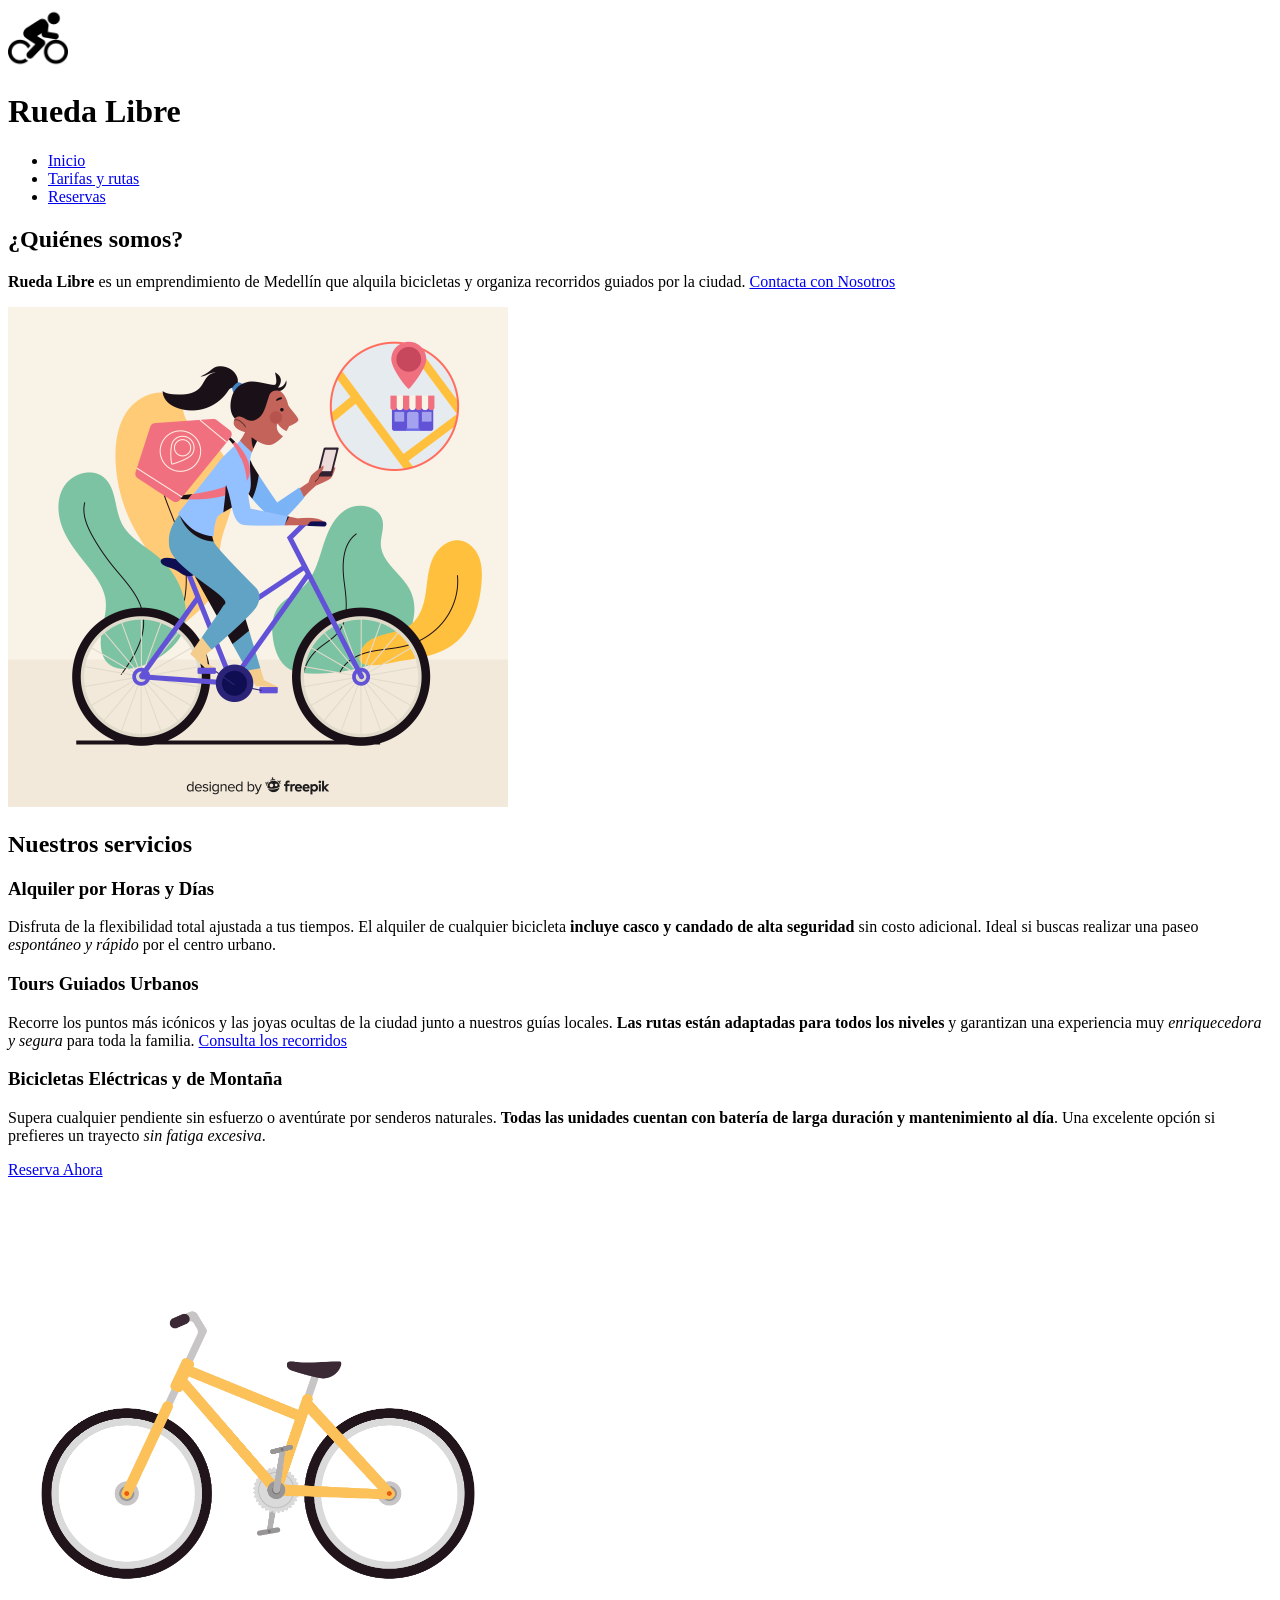
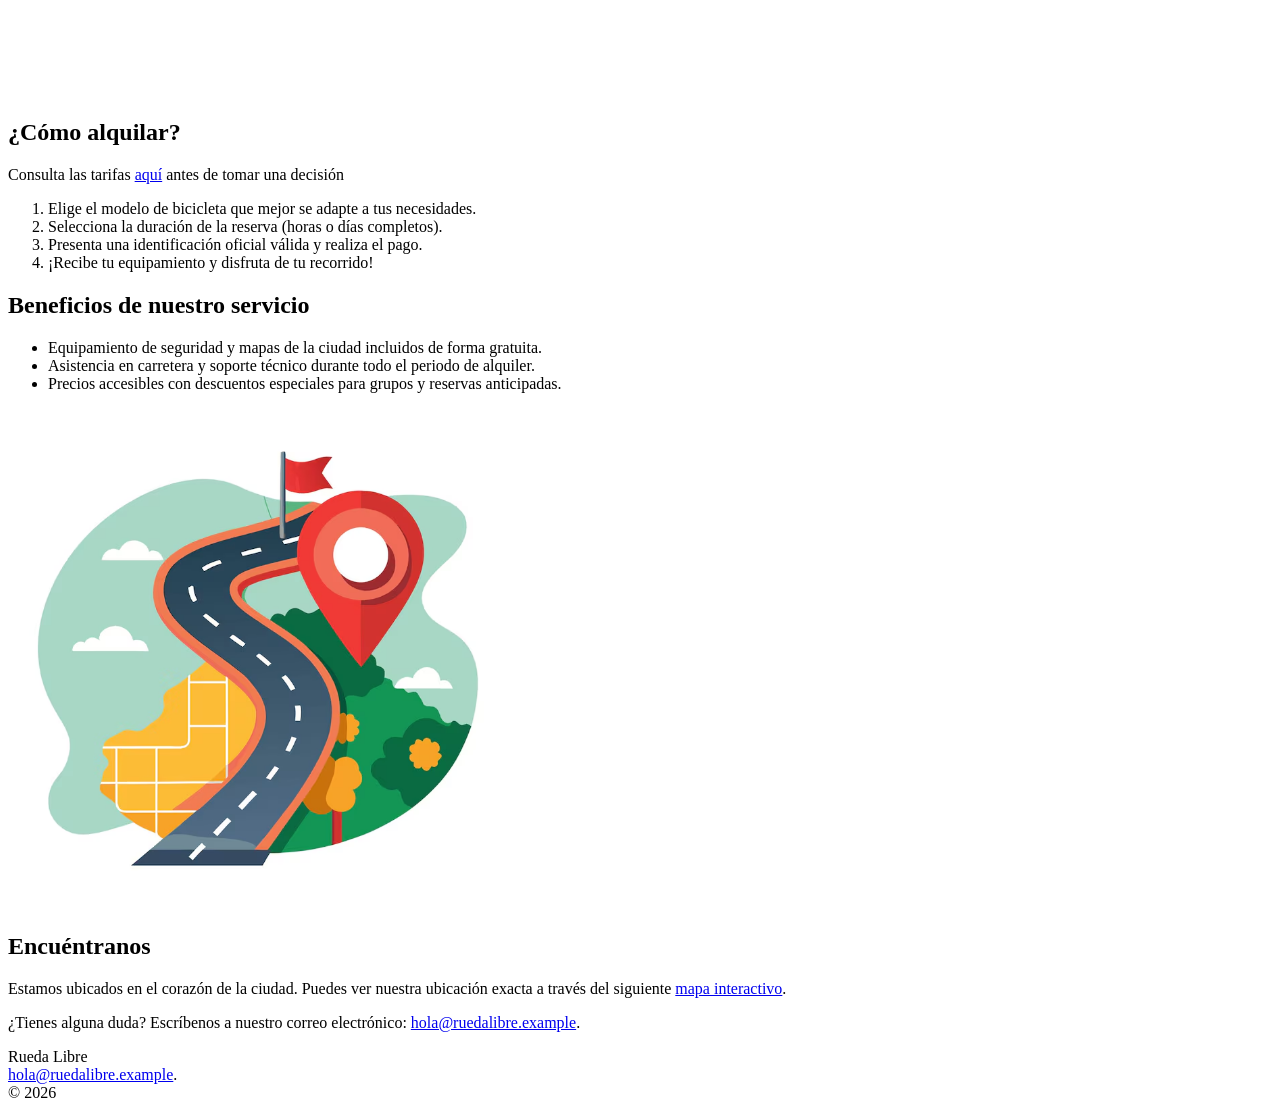
==== commit 8e6025e4: "refactor: cleaning repository" ====
--- a/index.html
+++ b/index.html
@@ -5,203 +5,77 @@
   <meta charset="UTF-8" />
   <meta name="viewport" content="width=device-width, initial-scale=1.0" />
   <link rel="icon" href="data:," />
-  <link rel="preconnect" href="https://fonts.googleapis.com" />
-  <link rel="preconnect" href="https://fonts.gstatic.com" crossorigin />
-  <link
-    href="https://fonts.googleapis.com/css2?family=Montserrat:wght@700&amp;family=Open+Sans:wght@400;600&amp;display=swap"
-    rel="stylesheet" />
-  <link rel="stylesheet" href="css/styles.css" />
-  <title>Rueda Libre | Inicio</title>
+  <title>Rueda Libre | Alquiler de bicicletas en Medellín</title>
 </head>
 
 <body>
-  <a class="saltar" href="#contenido">Saltar al contenido</a>
-  <header class="encabezado">
-    <a href="index.html" class="marca">
-      <img src="img/logo.png" alt="Logo provisional de rueda libre" width="60" height="60" />
-      <span class="marca-nombre">Rueda Libre</span>
-    </a>
-    <nav class="menu" aria-label="Principal">
+  <header>
+    <div id="logo">
+      <a href="index.html">
+        <img src="img/logo.png" alt="Logo provisional de rueda libre" width="60px" height="60px" />
+      </a>
+    </div>
+    <h1>Rueda Libre</h1>
+    <nav id="menu">
       <ul>
-        <li>
-          <a href="index.html" class="activo" aria-current="page">Inicio</a>
-        </li>
+        <li><a href="index.html">Inicio</a></li>
         <li><a href="pages/tarifas.html">Tarifas y rutas</a></li>
         <li><a href="pages/reservas.html">Reservas</a></li>
       </ul>
     </nav>
   </header>
-  <main id="contenido">
-    <h1>Alquiler de bicicletas y tours guiados en Medellín</h1>
+  <main>
+    <section id="quienes-somos">
+      <h2>¿Quiénes somos?</h2>
+      <p>
+        <strong>Rueda Libre</strong> es un emprendimiento de Medellín que
+        alquila bicicletas y organiza recorridos guiados por la ciudad.
+        <a href="#encuentranos">Contacta con Nosotros</a>
+      </p>
 
-    <section id="quienes-somos">
-      <div class="portada-texto">
-        <h2>¿Quiénes somos?</h2>
-        <p>
-          <strong>Rueda Libre</strong> es un emprendimiento de Medellín que
-          alquila bicicletas y organiza recorridos guiados por la ciudad.
-          <a href="#encuentranos">Contáctanos</a>.
-        </p>
-      </div>
-      <img src="img/cover.jpg" alt="Dibujo de una repartidora en bicicleta por la ciudad" width="500" height="500" />
-    </section>
-    <section id="nuestras-rutas">
-      <h2>Nuestras rutas</h2>
-      <article>
-        <img src="img/river-park.png" alt="Ciclista en la ruta Río y Parques">
-        <h3>Río y Parques</h3>
-        <p>Nivel: Fácil</p>
-      </article>
-      <article>
-        <img src="img/neighborhood.png" alt="Ciclista en la ruta Sabores de Barrio">
-        <h3>Sabores de Barrio</h3>
-        <p>Nivel: Medio</p>
-      </article>
-      <article>
-        <img src="img/palmas.png" alt="Ciclista en la ruta Reto Las Palmas">
-        <h3>Reto Las Palmas</h3>
-        <p>Nivel: Difícil</p>
-      </article>
+      <img src="img/cover.jpg" alt="Dibujo de repartidora llendo en bicicleta por la cuidad" width="500" height="500" />
     </section>
     <section id="nuestros-servicios">
       <h2>Nuestros servicios</h2>
       <article>
-        <h3>Alquiler por horas y días</h3>
+        <h3>Alquiler por Horas y Días</h3>
         <p>
           Disfruta de la flexibilidad total ajustada a tus tiempos. El
           alquiler de cualquier bicicleta
           <strong>incluye casco y candado de alta seguridad</strong> sin costo
-          adicional. Ideal si buscas realizar un paseo
+          adicional. Ideal si buscas realizar una paseo
           <em>espontáneo y rápido</em> por el centro urbano.
         </p>
       </article>
       <article>
-        <h3>Tours guiados urbanos</h3>
+        <h3>Tours Guiados Urbanos</h3>
         <p>
           Recorre los puntos más icónicos y las joyas ocultas de la ciudad
-          junto a nuestros guías locales. Las rutas están adaptadas para todos
-          los niveles y garantizan una experiencia
-          <em>enriquecedora y segura</em>
-          para toda la familia.
-          <a href="pages/tarifas.html">Consulta los recorridos</a>.
+          junto a nuestros guías locales.
+          <strong>Las rutas están adaptadas para todos los niveles</strong> y
+          garantizan una experiencia muy <em>enriquecedora y segura</em> para
+          toda la familia.
+          <a href="pages/tarifas.html">Consulta los recorridos</a>
         </p>
       </article>
-    </section>
-
-    <section id="tipos-bicicletas">
-      <h2>Tipos de bicicletas</h2>
       <article>
-        <h3>Bicicletas de ciudad</h3>
-        <p>
-          Muévete a tu propio ritmo y explora cada rincón de la ciudad con
-          total libertad. Todas las unidades cuentan con diseño liviano,
-          cambios fluidos y mantenimiento al día. Una excelente opción si
-          buscas una alternativa práctica, ecológica y ligera para tus
-          desplazamientos diarios.
-        </p>
-        <p>
-          <a href="pages/reservas.html" class="btn-cta">
-            Reserva ahora<span class="sr-only"> una bicicleta de ciudad</span>
-          </a>
-        </p>
-        <img src="img/bicycle.jpg" alt="Dibujo de una bicicleta de ciudad" width="500" height="500" loading="lazy" />
-      </article>
-
-      <article>
-        <h3>Bicicletas de montaña</h3>
-        <p>
-          Domina cualquier terreno irregular y desafía con seguridad senderos,
-          trochas y caminos destapados. Todas las unidades cuentan con
-          suspensión de alto rendimiento, llantas de gran agarre y
-          mantenimiento al día. Una excelente opción si buscas una aventura
-          llena de adrenalina y máxima estabilidad en la naturaleza.
-        </p>
-        <p>
-          <a href="pages/reservas.html" class="btn-cta">
-            Reserva ahora<span class="sr-only">
-              una bicicleta de montaña</span>
-          </a>
-        </p>
-        <img src="img/mountain-bicycle.jpg" alt="Dibujo de una bicicleta de montaña" width="500" height="500"
-          loading="lazy" />
-      </article>
-
-      <article>
-        <h3>Bicicletas eléctricas</h3>
-        <span class="annotation-new">Nuevo</span>
+        <h3>Bicicletas Eléctricas y de Montaña</h3>
         <p>
           Supera cualquier pendiente sin esfuerzo o aventúrate por senderos
-          naturales. Todas las unidades cuentan con
-          <strong>batería de larga duración</strong> y mantenimiento al día.
-          Una excelente opción si prefieres un trayecto
+          naturales.
+          <strong>Todas las unidades cuentan con batería de larga duración y
+            mantenimiento al día</strong>. Una excelente opción si prefieres un trayecto
           <em>sin fatiga excesiva</em>.
         </p>
-        <p>
-          <a href="pages/reservas.html" class="btn-cta">
-            Reserva ahora<span class="sr-only"> una bicicleta eléctrica</span>
-          </a>
-        </p>
-        <img src="img/electric-bicycle.jpg" alt="Dibujo de una bicicleta eléctrica" width="500" height="500"
-          loading="lazy" />
+        <p><a href="pages/reservas.html">Reserva Ahora</a></p>
       </article>
-    </section>
-    <section id="nuestra-flota">
-      <h2>Nuestra flota</h2>
-        <article class="tarjeta-bici">
-          <img src="img/clasic-urban.jpg" alt="bicicleta urbana clasica">
-          <h3>Urbana Clásica</h3>
-          <p>Cómoda y liviana para las ciclorrutas.</p>
-          <p><strong>Precio por hora:</strong>$10.000</p>
-          <a class="btn-cta" href="pages/reservas.html">Reservar</a>
-        </article>
-        <article class="tarjeta-bici">
-          <img src="img/urban-fold.jpg" alt="bicicleta urbana clasica">
-          <h3>Urbana Plegable</h3>
-          <p>Se dobla en segundos; ideal para combinar con el metro.</p>
-          <p><strong>Precio por hora:</strong>$12.000</p>
-          <a class="btn-cta" href="pages/reservas.html">Reservar</a>
-        </article>
-        <article class="tarjeta-bici">
-          <img src="img/mountain-trail.jpg" alt="bicicleta urbana clasica">
-          <h3>Montaña Trail</h3>
-          <p>Suspensión delantera y 21 cambios para las subidas.</p>
-          <p><strong>Precio por hora:</strong>$15.000</p>
-          <a class="btn-cta" href="pages/reservas.html">Reservar</a>
-        </article>
-        <article class="tarjeta-bici">
-          <img src="img/gravel.jpg" alt="bicicleta urbana clasica">
-          <h3>Gravel Aventura</h3>
-          <p>Para rutas mixtas de asfalto y destapado.</p>
-          <p><strong>Precio por hora:</strong>$18.000</p>
-          <a class="btn-cta" href="pages/reservas.html">Reservar</a>
-        </article>
-        <article class="tarjeta-bici">
-          <img src="img/electric-urban.jpg" alt="bicicleta urbana clasica">
-          <h3>Eléctrica Urbana</h3>
-          <p>Asistencia eléctrica con 45 km de autonomía.</p>
-          <p><strong>Precio por hora:</strong>$25.000</p>
-          <a class="btn-cta" href="pages/reservas.html">Reservar</a>
-        </article>
-        <article class="tarjeta-bici">
-          <img src="img/kids.jpg" alt="bicicleta urbana clasica">
-          <h3>Infantil</h3>
-          <p>Para niños de 6 a 10 años.</p>
-          <p><strong>Precio por hora:</strong>$8.000</p>
-          <a class="btn-cta" href="pages/reservas.html">Reservar</a>
-        </article>
-        <article class="tarjeta-bici">
-          <img src="img/tandem.jpg" alt="bicicleta urbana clasica">
-          <h3>Tándem</h3>
-          <p>Para dos personas; perfecta para pasear en pareja.</p>
-          <p><strong>Precio por hora:</strong>$20.000</p>
-          <a class="btn-cta" href="pages/reservas.html">Reservar</a>
-        </article>
+      <img src="img/bicycle.jpg" alt="Dibujo de una bicicleta" width="500" height="500" />
     </section>
     <section id="como-alquilar">
       <h2>¿Cómo alquilar?</h2>
       <p>
-        <a href="pages/tarifas.html">Consulta las tarifas</a> antes de tomar
-        una decisión.
+        Consulta las tarifas <a href="pages/tarifas.html">aquí</a> antes de
+        tomar una decisión
       </p>
       <ol>
         <li>
@@ -214,7 +88,6 @@
         <li>¡Recibe tu equipamiento y disfruta de tu recorrido!</li>
       </ol>
     </section>
-
     <section id="beneficios">
       <h2>Beneficios de nuestro servicio</h2>
       <ul>
@@ -231,18 +104,17 @@
           anticipadas.
         </li>
       </ul>
+
       <img src="img/route.jpg" alt="Mapa con la ruta ciclista recomendada a lo largo del parque principal" width="500"
-        height="500" loading="lazy" />
+        height="500" />
     </section>
 
     <section id="encuentranos">
       <h2>Encuéntranos</h2>
       <p>
         Estamos ubicados en el corazón de la ciudad. Puedes ver nuestra
-        ubicación exacta en el siguiente
-        <a href="https://maps.google.com" target="_blank" rel="noopener noreferrer">
-          mapa interactivo<span class="sr-only">
-            (se abre en una pestaña nueva)</span> </a>.
+        ubicación exacta a través del siguiente
+        <a href="https://maps.google.com" target="_blank" rel="noopener noreferrer">mapa interactivo</a>.
       </p>
       <p>
         ¿Tienes alguna duda? Escríbenos a nuestro correo electrónico:
@@ -250,28 +122,13 @@
       </p>
     </section>
   </main>
-  <a class="whatsapp-flotante" href="https://wa.me/573000000000" target="_blank" rel="noopener noreferrer"
-  aria-label="Contactar por WhatsApp en una pestaña nueva">WhatsApp</a>
-  <footer class="pie">
-    <div class="pie__marca">
-      <p class="pie__nombre">Rueda Libre</p>
-      <address class="pie__contacto">
-        <a href="mailto:hola@ruedalibre.example">hola@ruedalibre.example</a>
-      </address>
+  <footer>
+    <div id="nombre">Rueda Libre</div>
+    <div id="correo">
+      <a href="mailto:hola@ruedalibre.example">hola@ruedalibre.example</a>.
     </div>
-
-    <nav class="pie__menu" aria-label="Secundaria">
-      <ul>
-        <li><a href="pages/tarifas.html">Tarifas y rutas</a></li>
-        <li><a href="pages/reservas.html">Reservas</a></li>
-      </ul>
-    </nav>
-
-    <p class="pie__copy">
-      <small>&copy; <time datetime="2026">2026</time> Rueda Libre</small>
-    </p>
+    <div id="anio">&copy; 2026</div>
   </footer>
-  
 </body>
 
-</html>
+</html>
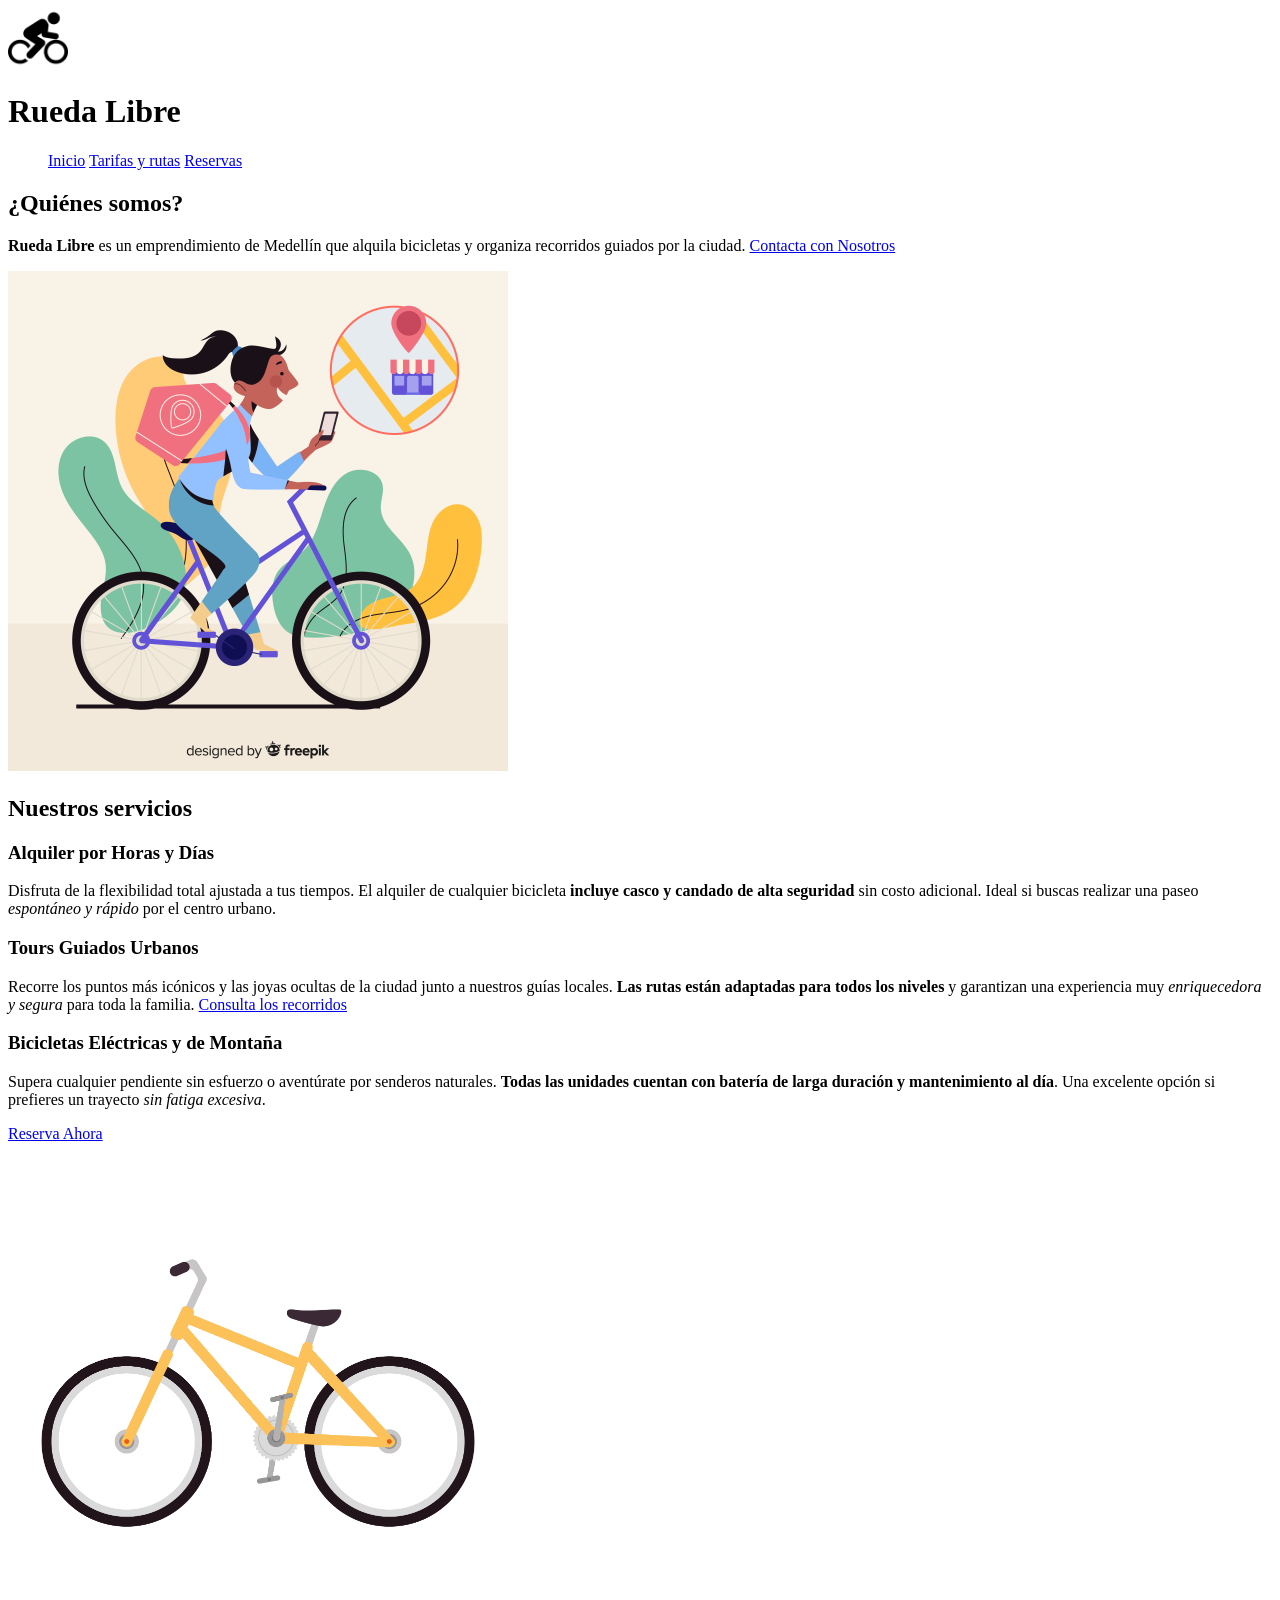
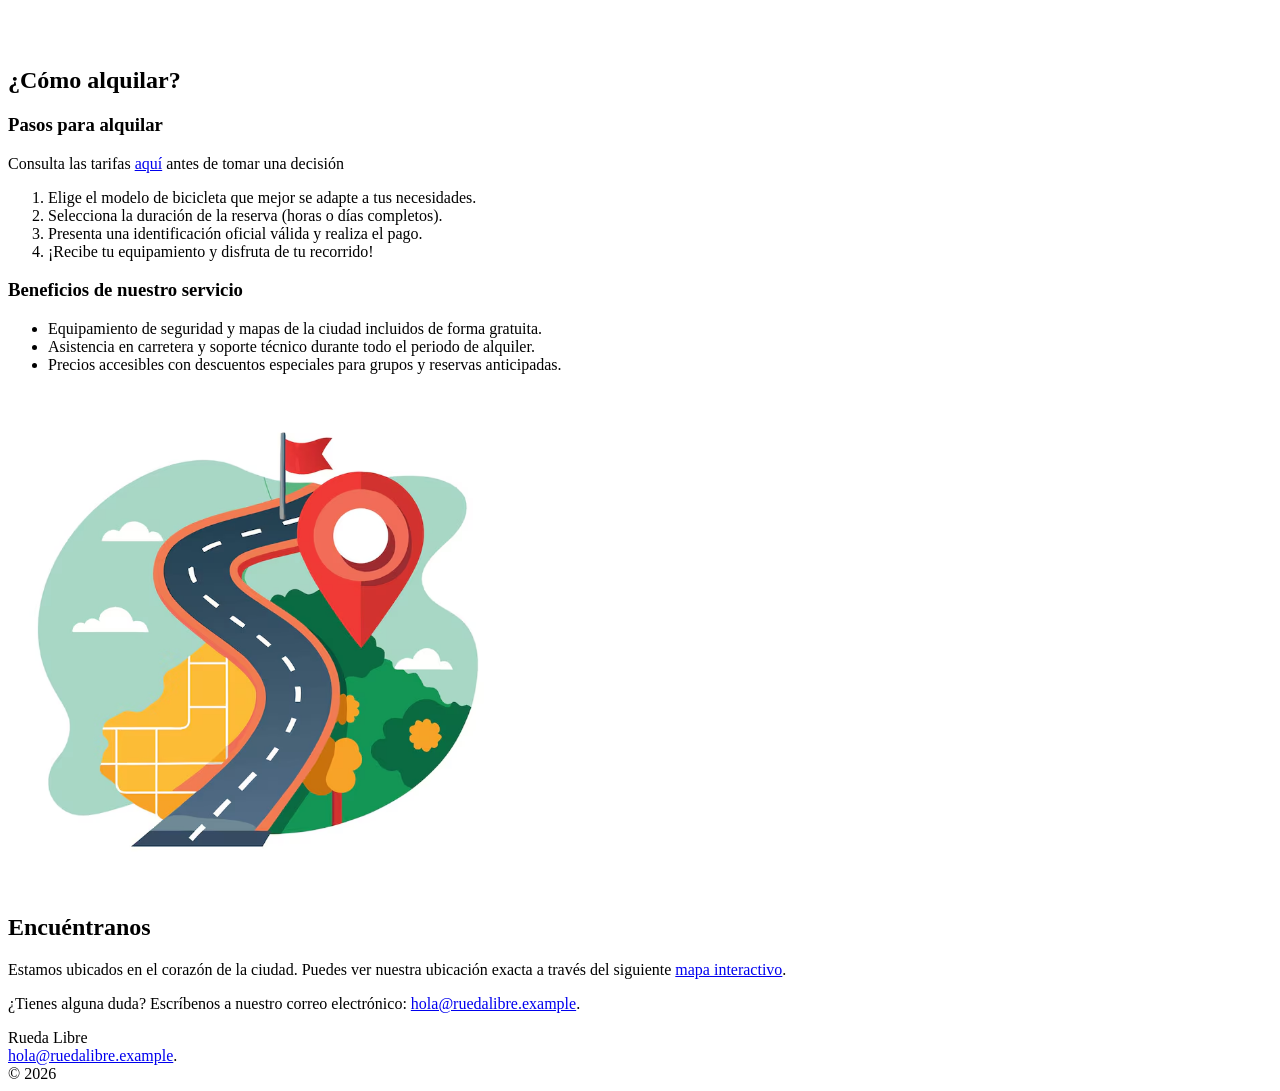
==== commit ae27d8cd: "refactor: cleaning repository" ====
--- a/index.html
+++ b/index.html
@@ -1,134 +1,115 @@
-<!doctype html>
+<!DOCTYPE html>
 <html lang="es">
 
 <head>
-  <meta charset="UTF-8" />
-  <meta name="viewport" content="width=device-width, initial-scale=1.0" />
-  <link rel="icon" href="data:," />
-  <title>Rueda Libre | Alquiler de bicicletas en Medellín</title>
+    <meta charset="UTF-8">
+    <meta name="viewport" content="width=device-width, initial-scale=1.0">
+    <link rel="icon" href="data:,">
+    <title>Rueda Libre | Alquiler de bicicletas en Medellín</title>
 </head>
 
 <body>
-  <header>
-    <div id="logo">
-      <a href="index.html">
-        <img src="img/logo.png" alt="Logo provisional de rueda libre" width="60px" height="60px" />
-      </a>
-    </div>
-    <h1>Rueda Libre</h1>
-    <nav id="menu">
-      <ul>
-        <li><a href="index.html">Inicio</a></li>
-        <li><a href="pages/tarifas.html">Tarifas y rutas</a></li>
-        <li><a href="pages/reservas.html">Reservas</a></li>
-      </ul>
-    </nav>
-  </header>
-  <main>
+    <header>
+        <section id="logo">
+            <a href="index.html">
+                <img src="img/logo.png" alt="Logo provisional de rueda libre" width="60px" height="60px" />
+            </a>
+        </section>
+        <h1>Rueda Libre</h1>
+        <nav>
+            <ul>
+                <a href="index.html">Inicio</a>
+                <a href="pages/tarifas.html">Tarifas y rutas</a>
+                <a href="pages/reservas.html">Reservas</a>
+            </ul>
+        </nav>
+    </header>
+
     <section id="quienes-somos">
-      <h2>¿Quiénes somos?</h2>
-      <p>
-        <strong>Rueda Libre</strong> es un emprendimiento de Medellín que
-        alquila bicicletas y organiza recorridos guiados por la ciudad.
-        <a href="#encuentranos">Contacta con Nosotros</a>
-      </p>
+        <h2>¿Quiénes somos?</h2>
+        <p><strong>Rueda Libre</strong> es un emprendimiento de Medellín que alquila bicicletas y organiza recorridos
+            guiados por la
+            ciudad.
+            <a href="#encuentranos">Contacta con Nosotros</a>
+        </p>
 
-      <img src="img/cover.jpg" alt="Dibujo de repartidora llendo en bicicleta por la cuidad" width="500" height="500" />
+        <img src="img/cover.jpg" alt="Dibujo de repartidora llendo en bicicleta por la cuidad" width="500" height="500">
     </section>
     <section id="nuestros-servicios">
-      <h2>Nuestros servicios</h2>
-      <article>
-        <h3>Alquiler por Horas y Días</h3>
-        <p>
-          Disfruta de la flexibilidad total ajustada a tus tiempos. El
-          alquiler de cualquier bicicleta
-          <strong>incluye casco y candado de alta seguridad</strong> sin costo
-          adicional. Ideal si buscas realizar una paseo
-          <em>espontáneo y rápido</em> por el centro urbano.
-        </p>
-      </article>
-      <article>
-        <h3>Tours Guiados Urbanos</h3>
-        <p>
-          Recorre los puntos más icónicos y las joyas ocultas de la ciudad
-          junto a nuestros guías locales.
-          <strong>Las rutas están adaptadas para todos los niveles</strong> y
-          garantizan una experiencia muy <em>enriquecedora y segura</em> para
-          toda la familia.
-          <a href="pages/tarifas.html">Consulta los recorridos</a>
-        </p>
-      </article>
-      <article>
-        <h3>Bicicletas Eléctricas y de Montaña</h3>
-        <p>
-          Supera cualquier pendiente sin esfuerzo o aventúrate por senderos
-          naturales.
-          <strong>Todas las unidades cuentan con batería de larga duración y
-            mantenimiento al día</strong>. Una excelente opción si prefieres un trayecto
-          <em>sin fatiga excesiva</em>.
-        </p>
-        <p><a href="pages/reservas.html">Reserva Ahora</a></p>
-      </article>
-      <img src="img/bicycle.jpg" alt="Dibujo de una bicicleta" width="500" height="500" />
+        <h2>Nuestros servicios</h2>
+        <article>
+            <h3>Alquiler por Horas y Días</h3>
+            <p>Disfruta de la flexibilidad total ajustada a tus tiempos. El alquiler de cualquier bicicleta
+                <strong>incluye casco y candado de alta seguridad</strong> sin costo adicional. Ideal si buscas realizar
+                una paseo <em>espontáneo y rápido</em> por el centro urbano.
+            </p>
+        </article>
+        <article>
+            <h3>Tours Guiados Urbanos</h3>
+            <p>
+                Recorre los puntos más icónicos y las joyas ocultas de la ciudad junto a nuestros guías locales.
+                <strong>Las rutas están adaptadas para todos los niveles</strong> y garantizan una experiencia muy
+                <em>enriquecedora y segura</em> para toda la familia.
+                <a href="pages/tarifas.html">Consulta los recorridos</a>
+            </p>
+        </article>
+        <article>
+            <h3>Bicicletas Eléctricas y de Montaña</h3>
+            <p>Supera cualquier pendiente sin esfuerzo o aventúrate por senderos naturales. <strong>Todas las unidades
+                    cuentan con batería de larga duración y mantenimiento al día</strong>. Una excelente opción si
+                prefieres un trayecto <em>sin fatiga excesiva</em>.</p>
+            <a href="pages/reservas.html">Reserva Ahora</a>
+        </article>
+        <img src="img/bicycle.jpg" alt="Dibujo de una bicicleta" width="500" height="500">
     </section>
     <section id="como-alquilar">
-      <h2>¿Cómo alquilar?</h2>
-      <p>
-        Consulta las tarifas <a href="pages/tarifas.html">aquí</a> antes de
-        tomar una decisión
-      </p>
-      <ol>
-        <li>
-          Elige el modelo de bicicleta que mejor se adapte a tus necesidades.
-        </li>
-        <li>
-          Selecciona la duración de la reserva (horas o días completos).
-        </li>
-        <li>Presenta una identificación oficial válida y realiza el pago.</li>
-        <li>¡Recibe tu equipamiento y disfruta de tu recorrido!</li>
-      </ol>
-    </section>
-    <section id="beneficios">
-      <h2>Beneficios de nuestro servicio</h2>
-      <ul>
-        <li>
-          Equipamiento de seguridad y mapas de la ciudad incluidos de forma
-          gratuita.
-        </li>
-        <li>
-          Asistencia en carretera y soporte técnico durante todo el periodo de
-          alquiler.
-        </li>
-        <li>
-          Precios accesibles con descuentos especiales para grupos y reservas
-          anticipadas.
-        </li>
-      </ul>
+        <h2>¿Cómo alquilar?</h2>
 
-      <img src="img/route.jpg" alt="Mapa con la ruta ciclista recomendada a lo largo del parque principal" width="500"
-        height="500" />
+        <h3>Pasos para alquilar</h3>
+        <p>Consulta las tarifas <a href="pages/tarifas.html">aquí</a> antes de tomar una decisión </p>
+        <ol>
+            <li>Elige el modelo de bicicleta que mejor se adapte a tus necesidades.</li>
+            <li>Selecciona la duración de la reserva (horas o días completos).</li>
+            <li>Presenta una identificación oficial válida y realiza el pago.</li>
+            <li>¡Recibe tu equipamiento y disfruta de tu recorrido!</li>
+        </ol>
+
+        <h3>Beneficios de nuestro servicio</h3>
+        <ul>
+            <li>Equipamiento de seguridad y mapas de la ciudad incluidos de forma gratuita.</li>
+            <li>Asistencia en carretera y soporte técnico durante todo el periodo de alquiler.</li>
+            <li>Precios accesibles con descuentos especiales para grupos y reservas anticipadas.</li>
+        </ul>
+
+        <img src="img/route.jpg" alt="Mapa con la ruta ciclista recomendada a lo largo del parque principal"
+            width="500">
     </section>
 
+
+    </section>
     <section id="encuentranos">
-      <h2>Encuéntranos</h2>
-      <p>
-        Estamos ubicados en el corazón de la ciudad. Puedes ver nuestra
-        ubicación exacta a través del siguiente
-        <a href="https://maps.google.com" target="_blank" rel="noopener noreferrer">mapa interactivo</a>.
-      </p>
-      <p>
-        ¿Tienes alguna duda? Escríbenos a nuestro correo electrónico:
-        <a href="mailto:hola@ruedalibre.example">hola@ruedalibre.example</a>.
-      </p>
+        <h2>Encuéntranos</h2>
+        <p>
+            Estamos ubicados en el corazón de la ciudad. Puedes ver nuestra ubicación exacta a través del siguiente
+            <a href="https://maps.google.com" target="_blank" rel="noopener noreferrer">mapa interactivo</a>.
+        </p>
+        <p>
+            ¿Tienes alguna duda? Escríbenos a nuestro correo electrónico: <a
+                href="mailto:hola@ruedalibre.example">hola@ruedalibre.example</a>.
+        </p>
     </section>
-  </main>
-  <footer>
-    <div id="nombre">Rueda Libre</div>
-    <div id="correo">
-      <a href="mailto:hola@ruedalibre.example">hola@ruedalibre.example</a>.
-    </div>
-    <div id="anio">&copy; 2026</div>
-  </footer>
+    </section>
+    <footer>
+        <div id="nombre">
+            Rueda Libre
+        </div>
+        <div id="correo">
+            <a href="mailto:hola@ruedalibre.example">hola@ruedalibre.example</a>.
+        </div>
+        <div id="anio">&copy 2026</div>
+    </footer>
+
+
 </body>
 
 </html>
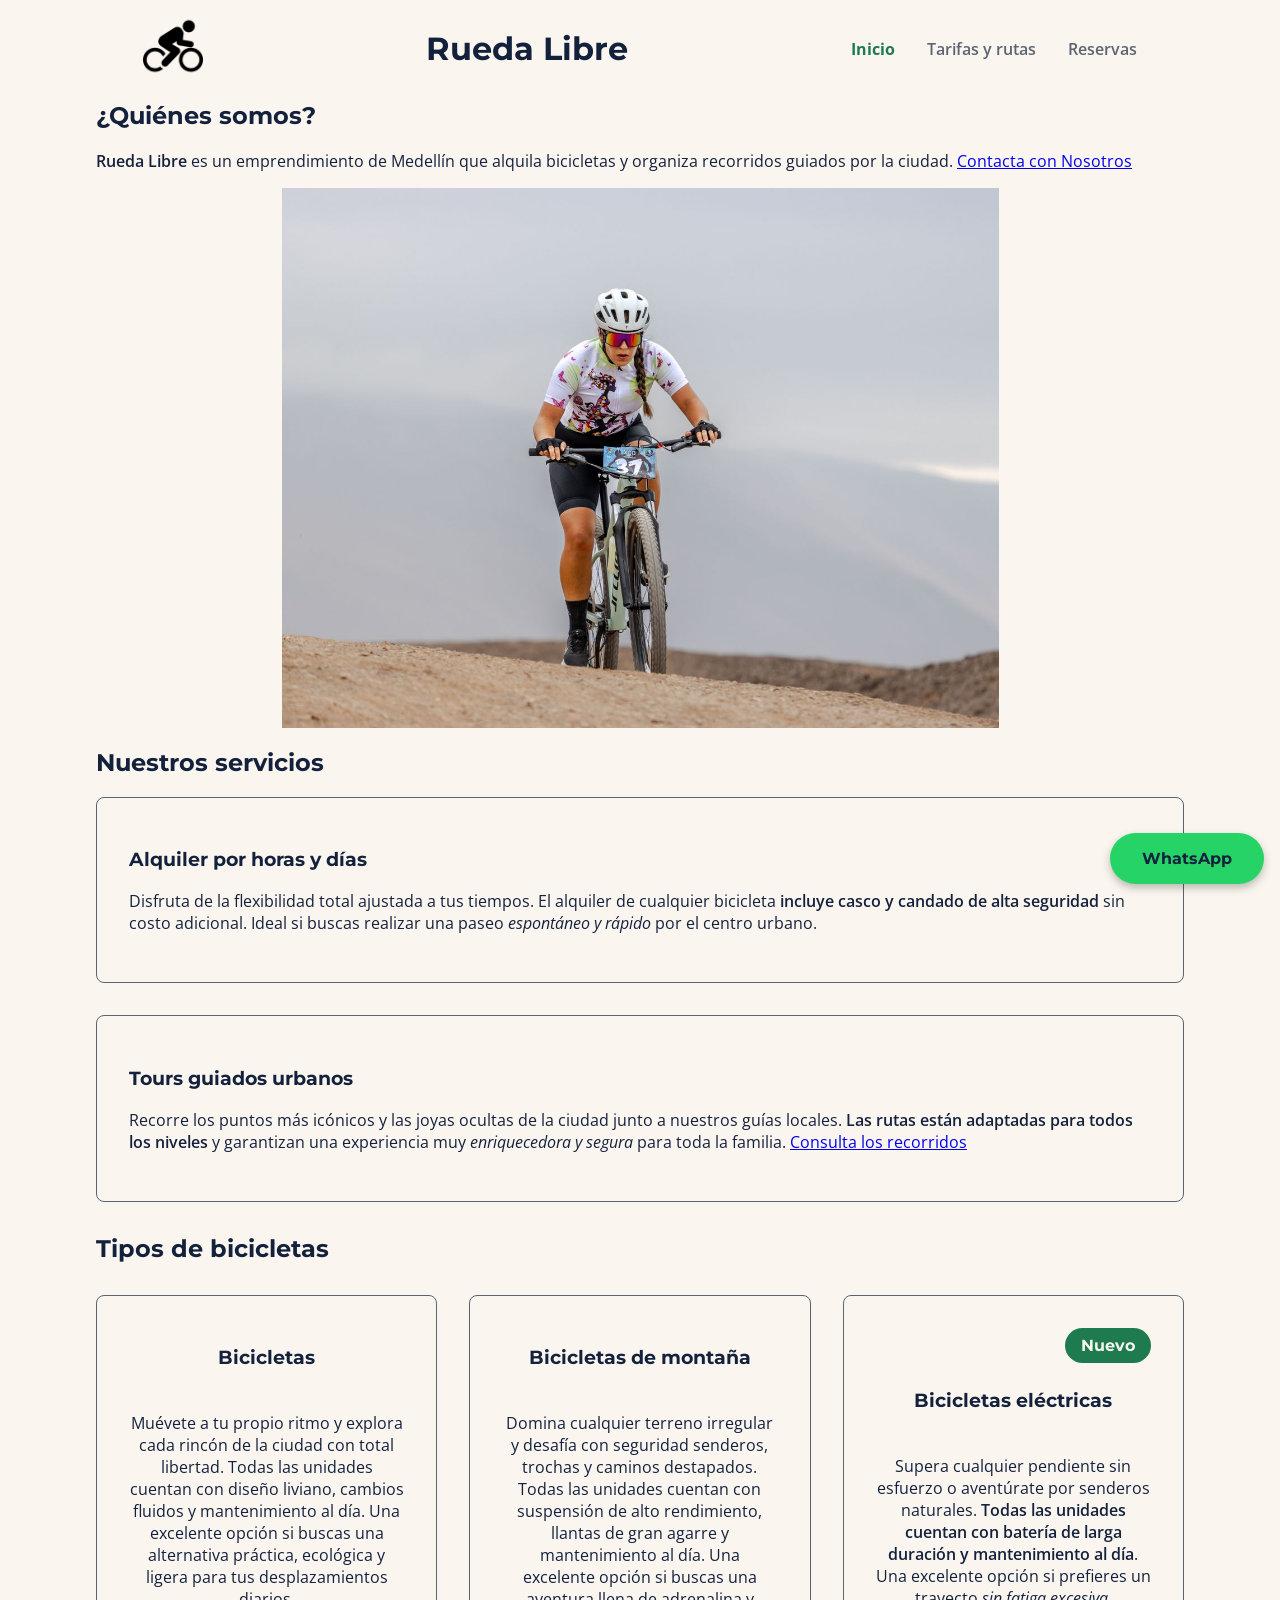
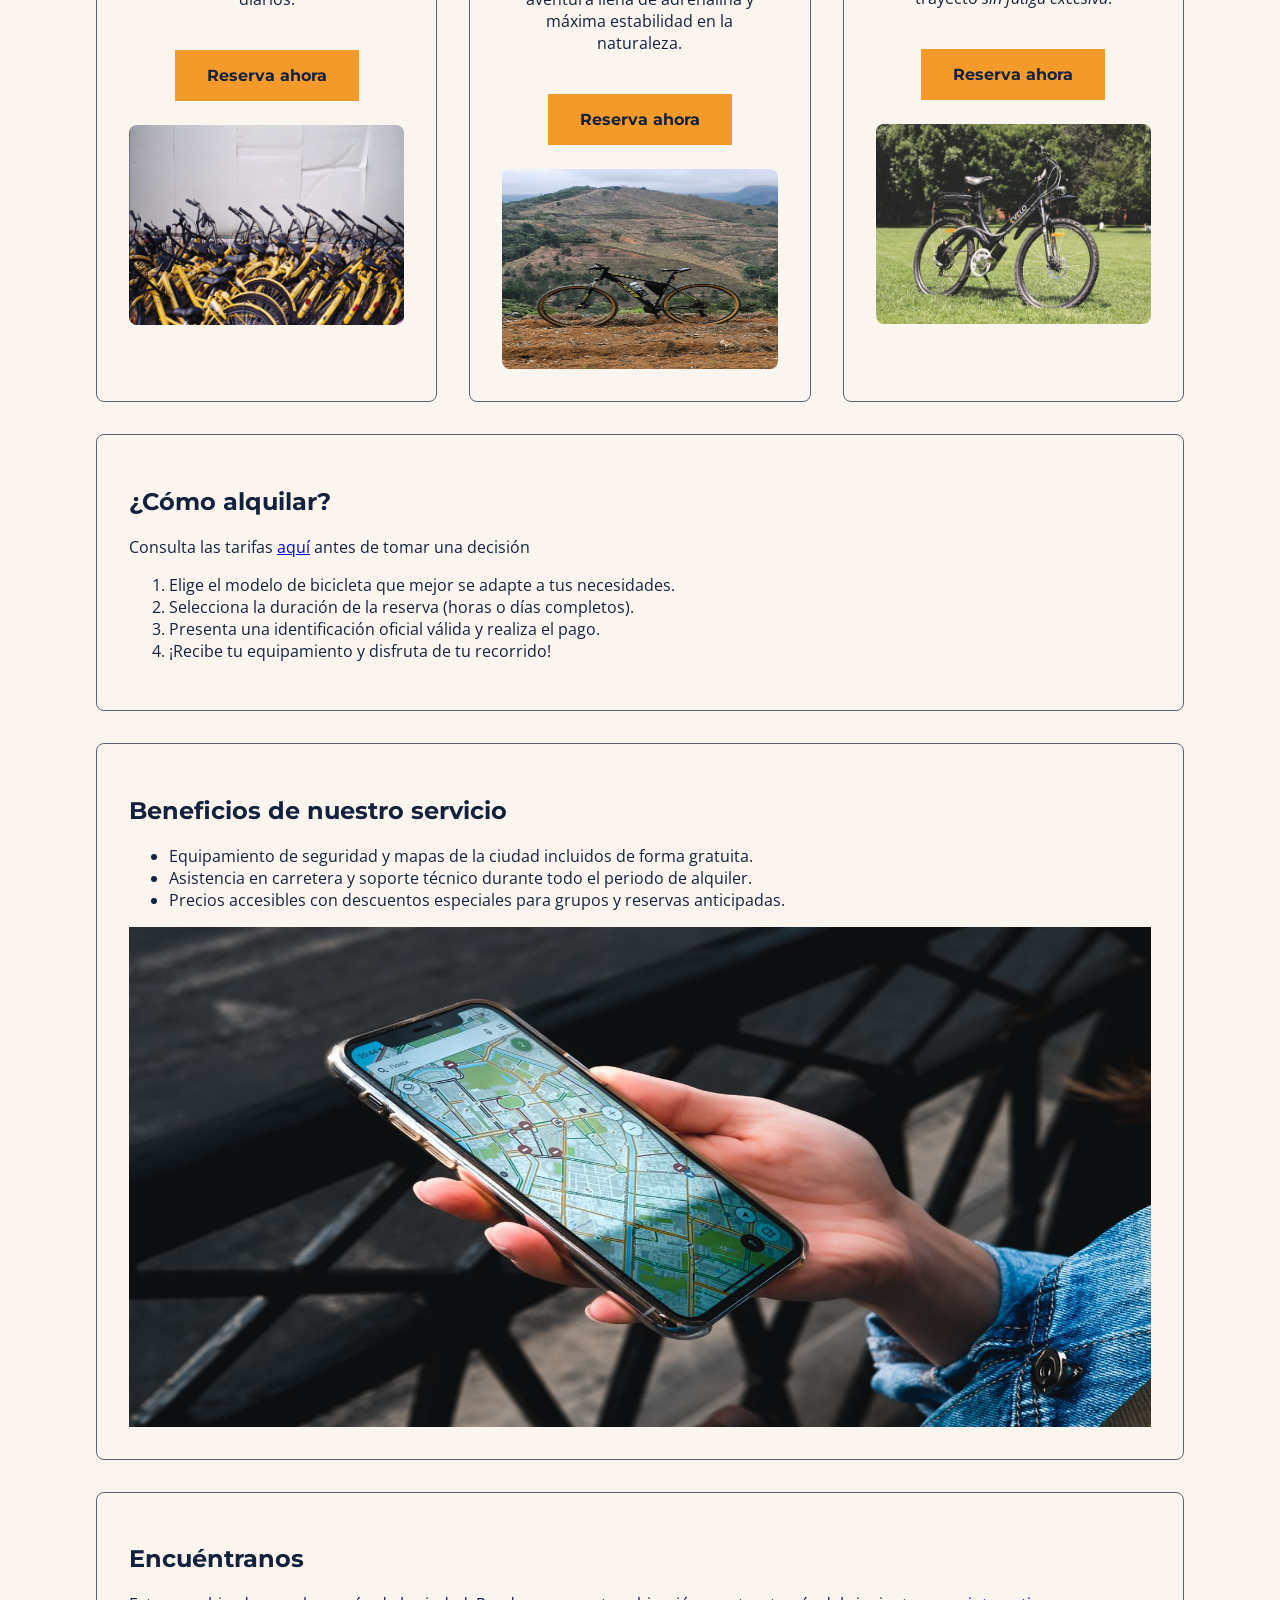
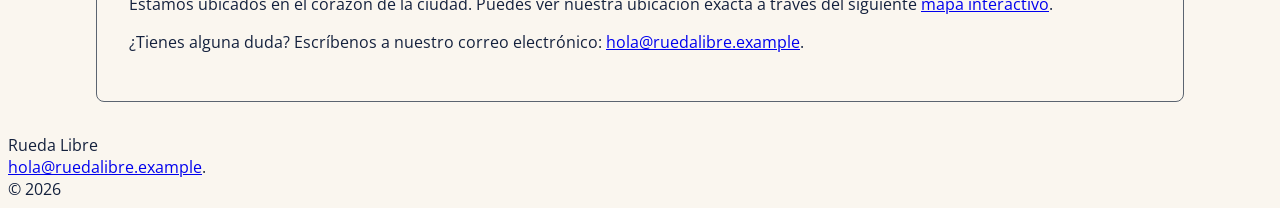
==== commit b93422d6: "refactor: cleaning repository" ====
--- a/index.html
+++ b/index.html
@@ -1,115 +1,213 @@
-<!DOCTYPE html>
+<!doctype html>
 <html lang="es">
-
-<head>
-    <meta charset="UTF-8">
-    <meta name="viewport" content="width=device-width, initial-scale=1.0">
-    <link rel="icon" href="data:,">
-    <title>Rueda Libre | Alquiler de bicicletas en Medellín</title>
-</head>
-
-<body>
+  <head>
+    <meta charset="UTF-8" />
+    <meta name="viewport" content="width=device-width, initial-scale=1.0" />
+    <link rel="icon" href="data:," />
+    <link rel="preconnect" href="https://fonts.googleapis.com" />
+    <link rel="preconnect" href="https://fonts.gstatic.com" crossorigin />
+    <link
+      href="https://fonts.googleapis.com/css2?family=Montserrat:wght@700&amp;family=Open+Sans:wght@400;600&amp;display=swap"
+      rel="stylesheet"
+    />
+    <link rel="stylesheet" href="css/styles.css" />
+    <title>Rueda Libre | Inicio</title>
+  </head>
+
+  <body>
     <header>
-        <section id="logo">
-            <a href="index.html">
-                <img src="img/logo.png" alt="Logo provisional de rueda libre" width="60px" height="60px" />
-            </a>
-        </section>
-        <h1>Rueda Libre</h1>
-        <nav>
-            <ul>
-                <a href="index.html">Inicio</a>
-                <a href="pages/tarifas.html">Tarifas y rutas</a>
-                <a href="pages/reservas.html">Reservas</a>
-            </ul>
-        </nav>
+      <div id="logo">
+        <a href="index.html">
+          <img
+            src="img/logo.png"
+            alt="Logo provisional de rueda libre"
+            width="60"
+            height="60"
+          />
+        </a>
+      </div>
+      <h1>Rueda Libre</h1>
+      <nav id="menu">
+        <ul>
+          <li>
+            <a href="index.html" class="activo" aria-current="page">Inicio</a>
+          </li>
+          <li><a href="pages/tarifas.html">Tarifas y rutas</a></li>
+          <li><a href="pages/reservas.html">Reservas</a></li>
+        </ul>
+      </nav>
     </header>
-
-    <section id="quienes-somos">
+    <main>
+      <section id="quienes-somos">
         <h2>¿Quiénes somos?</h2>
-        <p><strong>Rueda Libre</strong> es un emprendimiento de Medellín que alquila bicicletas y organiza recorridos
-            guiados por la
-            ciudad.
-            <a href="#encuentranos">Contacta con Nosotros</a>
-        </p>
-
-        <img src="img/cover.jpg" alt="Dibujo de repartidora llendo en bicicleta por la cuidad" width="500" height="500">
-    </section>
-    <section id="nuestros-servicios">
+        <p>
+          <strong>Rueda Libre</strong> es un emprendimiento de Medellín que
+          alquila bicicletas y organiza recorridos guiados por la ciudad.
+          <a href="#encuentranos">Contacta con Nosotros</a>
+        </p>
+
+        <img
+          src="img/cover.jpg"
+          alt="Dibujo de repartidora llendo en bicicleta por la cuidad"
+          width="500"
+          height="500"
+        />
+      </section>
+      <section id="nuestros-servicios">
         <h2>Nuestros servicios</h2>
         <article>
-            <h3>Alquiler por Horas y Días</h3>
-            <p>Disfruta de la flexibilidad total ajustada a tus tiempos. El alquiler de cualquier bicicleta
-                <strong>incluye casco y candado de alta seguridad</strong> sin costo adicional. Ideal si buscas realizar
-                una paseo <em>espontáneo y rápido</em> por el centro urbano.
-            </p>
-        </article>
-        <article>
-            <h3>Tours Guiados Urbanos</h3>
-            <p>
-                Recorre los puntos más icónicos y las joyas ocultas de la ciudad junto a nuestros guías locales.
-                <strong>Las rutas están adaptadas para todos los niveles</strong> y garantizan una experiencia muy
-                <em>enriquecedora y segura</em> para toda la familia.
-                <a href="pages/tarifas.html">Consulta los recorridos</a>
-            </p>
-        </article>
-        <article>
-            <h3>Bicicletas Eléctricas y de Montaña</h3>
-            <p>Supera cualquier pendiente sin esfuerzo o aventúrate por senderos naturales. <strong>Todas las unidades
-                    cuentan con batería de larga duración y mantenimiento al día</strong>. Una excelente opción si
-                prefieres un trayecto <em>sin fatiga excesiva</em>.</p>
-            <a href="pages/reservas.html">Reserva Ahora</a>
-        </article>
-        <img src="img/bicycle.jpg" alt="Dibujo de una bicicleta" width="500" height="500">
-    </section>
-    <section id="como-alquilar">
+          <h3>Alquiler por horas y días</h3>
+          <p>
+            Disfruta de la flexibilidad total ajustada a tus tiempos. El
+            alquiler de cualquier bicicleta
+            <strong>incluye casco y candado de alta seguridad</strong> sin costo
+            adicional. Ideal si buscas realizar una paseo
+            <em>espontáneo y rápido</em> por el centro urbano.
+          </p>
+        </article>
+        <article>
+          <h3>Tours guiados urbanos</h3>
+          <p>
+            Recorre los puntos más icónicos y las joyas ocultas de la ciudad
+            junto a nuestros guías locales.
+            <strong>Las rutas están adaptadas para todos los niveles</strong> y
+            garantizan una experiencia muy <em>enriquecedora y segura</em> para
+            toda la familia.
+            <a href="pages/tarifas.html">Consulta los recorridos</a>
+          </p>
+        </article>
+      </section>
+      <section id="tipos-bicicletas">
+        <h2>Tipos de bicicletas</h2>
+        <article>
+          <h3>Bicicletas</h3>
+          <p>
+            Muévete a tu propio ritmo y explora cada rincón de la ciudad con
+            total libertad. Todas las unidades cuentan con diseño liviano,
+            cambios fluidos y mantenimiento al día. Una excelente opción si
+            buscas una alternativa práctica, ecológica y ligera para tus
+            desplazamientos diarios.
+          </p>
+          <p><a href="pages/reservas.html" class="btn-cta">Reserva ahora</a></p>
+          <img
+            src="img/bicycle.jpg"
+            alt="Dibujo de una bicicleta"
+            width="500"
+            height="500"
+          />
+        </article>
+        <article>
+          <h3>Bicicletas de montaña</h3>
+          <p>
+            Domina cualquier terreno irregular y desafía con seguridad senderos,
+            trochas y caminos destapados. Todas las unidades cuentan con
+            suspensión de alto rendimiento, llantas de gran agarre y
+            mantenimiento al día. Una excelente opción si buscas una aventura
+            llena de adrenalina y máxima estabilidad en la naturaleza.
+          </p>
+          <p><a href="pages/reservas.html" class="btn-cta">Reserva ahora</a></p>
+          <img
+            src="img/mountain-bicycle.jpg"
+            alt="Dibujo de una bicicleta"
+            width="500"
+            height="500"
+          />
+        </article>
+        <article>
+          <span class="annotation-new">Nuevo</span>
+          <h3>Bicicletas eléctricas</h3>
+          <p>
+            Supera cualquier pendiente sin esfuerzo o aventúrate por senderos
+            naturales.
+            <strong
+              >Todas las unidades cuentan con batería de larga duración y
+              mantenimiento al día</strong
+            >. Una excelente opción si prefieres un trayecto
+            <em>sin fatiga excesiva</em>.
+          </p>
+          <p><a href="pages/reservas.html" class="btn-cta">Reserva ahora</a></p>
+          <img
+            src="img/electric-bicycle.jpg"
+            alt="Dibujo de una bicicleta"
+            width="500"
+            height="500"
+          />
+        </article>
+      </section>
+      <section id="como-alquilar">
         <h2>¿Cómo alquilar?</h2>
-
-        <h3>Pasos para alquilar</h3>
-        <p>Consulta las tarifas <a href="pages/tarifas.html">aquí</a> antes de tomar una decisión </p>
+        <p>
+          Consulta las tarifas <a href="pages/tarifas.html">aquí</a> antes de
+          tomar una decisión
+        </p>
         <ol>
-            <li>Elige el modelo de bicicleta que mejor se adapte a tus necesidades.</li>
-            <li>Selecciona la duración de la reserva (horas o días completos).</li>
-            <li>Presenta una identificación oficial válida y realiza el pago.</li>
-            <li>¡Recibe tu equipamiento y disfruta de tu recorrido!</li>
+          <li>
+            Elige el modelo de bicicleta que mejor se adapte a tus necesidades.
+          </li>
+          <li>
+            Selecciona la duración de la reserva (horas o días completos).
+          </li>
+          <li>Presenta una identificación oficial válida y realiza el pago.</li>
+          <li>¡Recibe tu equipamiento y disfruta de tu recorrido!</li>
         </ol>
-
-        <h3>Beneficios de nuestro servicio</h3>
+      </section>
+      <section id="beneficios">
+        <h2>Beneficios de nuestro servicio</h2>
         <ul>
-            <li>Equipamiento de seguridad y mapas de la ciudad incluidos de forma gratuita.</li>
-            <li>Asistencia en carretera y soporte técnico durante todo el periodo de alquiler.</li>
-            <li>Precios accesibles con descuentos especiales para grupos y reservas anticipadas.</li>
+          <li>
+            Equipamiento de seguridad y mapas de la ciudad incluidos de forma
+            gratuita.
+          </li>
+          <li>
+            Asistencia en carretera y soporte técnico durante todo el periodo de
+            alquiler.
+          </li>
+          <li>
+            Precios accesibles con descuentos especiales para grupos y reservas
+            anticipadas.
+          </li>
         </ul>
 
-        <img src="img/route.jpg" alt="Mapa con la ruta ciclista recomendada a lo largo del parque principal"
-            width="500">
-    </section>
-
-
-    </section>
-    <section id="encuentranos">
+        <img
+          src="img/route.jpg"
+          alt="Mapa con la ruta ciclista recomendada a lo largo del parque principal"
+          width="500"
+          height="500"
+        />
+      </section>
+
+      <section id="encuentranos">
         <h2>Encuéntranos</h2>
         <p>
-            Estamos ubicados en el corazón de la ciudad. Puedes ver nuestra ubicación exacta a través del siguiente
-            <a href="https://maps.google.com" target="_blank" rel="noopener noreferrer">mapa interactivo</a>.
-        </p>
-        <p>
-            ¿Tienes alguna duda? Escríbenos a nuestro correo electrónico: <a
-                href="mailto:hola@ruedalibre.example">hola@ruedalibre.example</a>.
-        </p>
-    </section>
-    </section>
+          Estamos ubicados en el corazón de la ciudad. Puedes ver nuestra
+          ubicación exacta a través del siguiente
+          <a
+            href="https://maps.google.com"
+            target="_blank"
+            rel="noopener noreferrer"
+            >mapa interactivo</a
+          >.
+        </p>
+        <p>
+          ¿Tienes alguna duda? Escríbenos a nuestro correo electrónico:
+          <a href="mailto:hola@ruedalibre.example">hola@ruedalibre.example</a>.
+        </p>
+      </section>
+    </main>
     <footer>
-        <div id="nombre">
-            Rueda Libre
-        </div>
-        <div id="correo">
-            <a href="mailto:hola@ruedalibre.example">hola@ruedalibre.example</a>.
-        </div>
-        <div id="anio">&copy 2026</div>
+      <div id="nombre">Rueda Libre</div>
+      <div id="correo">
+        <a href="mailto:hola@ruedalibre.example">hola@ruedalibre.example</a>.
+      </div>
+      <div id="anio">&copy; 2026</div>
     </footer>
-
-
-</body>
-
-</html>+    <a
+      class="whatsapp-flotante"
+      href="https://wa.me/573000000000"
+      target="_blank"
+      rel="noopener noreferrer"
+      aria-label="Contactar por WhatsApp en una pestaña nueva"
+      >WhatsApp</a
+    >
+  </body>
+</html>
--- a/css/styles.css
+++ b/css/styles.css
@@ -0,0 +1,381 @@
+/* ==========================================================================
+   1. Variables de diseño
+   ========================================================================== */
+
+:root {
+    --color-verde-ruta: #1e7a4f;
+    --color-naranja-pedal: #f39a2b;
+    --color-azul-noche: #14213d;
+    --color-crema: #faf6ef;
+    --color-gris-asfalto: #5b6470;
+    --color-whatsapp: #25d366;
+
+    --font-title: "Montserrat", sans-serif;
+    --font-body: "Open Sans", sans-serif;
+
+    --fw-regular: 400;
+    --fw-semibold: 600;
+    --fw-bold: 700;
+
+    --spacing-pequeno: 0.5rem;
+    --spacing-mediano: 1rem;
+    --spacing-grande: 2rem;
+    --spacing-extra-grande: 3rem;
+}
+
+/* ==========================================================================
+   2. Reset y estilos base
+   ========================================================================== */
+
+*,
+*::before,
+*::after {
+    box-sizing: border-box;
+}
+
+body {
+    font-family: var(--font-body);
+    color: var(--color-azul-noche);
+    background-color: var(--color-crema);
+    font-weight: var(--fw-regular);
+}
+
+/* ==========================================================================
+   3. Tipografía
+   ========================================================================== */
+
+h1,
+h2,
+h3,
+h4,
+h5,
+h6 {
+    font-family: var(--font-title);
+    font-weight: var(--fw-bold);
+}
+
+strong,
+nav a {
+    font-weight: var(--fw-semibold);
+}
+
+/* ==========================================================================
+   4. Encabezado y navegación
+   ========================================================================== */
+
+header {
+    display: flex;
+    align-items: center;
+    justify-content: space-around;
+    gap: var(--spacing-mediano);
+    margin: var(--spacing-mediano) var(--spacing-grande);
+}
+
+header h1 {
+    margin: 0;
+}
+
+#menu ul {
+    display: flex;
+    gap: var(--spacing-grande);
+    margin: 0;
+    padding: 0;
+    list-style: none;
+}
+
+#menu a {
+    color: var(--color-gris-asfalto);
+    text-decoration: none;
+}
+
+#menu a.activo {
+    color: var(--color-verde-ruta);
+    font-weight: var(--fw-bold);
+}
+
+#menu a:hover,
+#menu a:focus {
+    color: var(--color-azul-noche);
+    text-decoration: underline;
+}
+
+/* ==========================================================================
+   5. Botones, enlaces y estados de foco
+   ========================================================================== */
+
+.btn-cta,
+.whatsapp-flotante {
+    color: var(--color-azul-noche);
+    font-family: var(--font-title);
+    font-weight: var(--fw-bold);
+    text-decoration: none;
+    padding: var(--spacing-mediano) var(--spacing-grande);
+}
+
+.btn-cta {
+    display: inline-block;
+    background-color: var(--color-naranja-pedal);
+    border: none;
+}
+
+.btn-cta:hover,
+.btn-cta:focus,
+.whatsapp-flotante:hover,
+.whatsapp-flotante:focus {
+    background-color: var(--color-azul-noche);
+    color: var(--color-crema);
+}
+
+.btn-cta:active {
+    background-color: var(--color-verde-ruta);
+    color: var(--color-crema);
+}
+
+input:focus,
+select:focus,
+textarea:focus,
+a:focus,
+button:focus {
+    outline: 0.125rem solid var(--color-azul-noche);
+    outline-offset: 0.125rem;
+}
+
+/* ==========================================================================
+   6. Layout principal
+   ========================================================================== */
+
+main {
+    max-width: 70rem;
+    margin: 0 auto;
+    padding: 0 var(--spacing-mediano);
+}
+
+/* ==========================================================================
+   7. Secciones y tarjetas
+   ========================================================================== */
+
+#nuestros-servicios article,
+#tipos-bicicletas article,
+#como-alquilar,
+#beneficios,
+#encuentranos,
+section#horarios,
+#formulario-reserva,
+#tablas-tipos-bicicleta,
+#tabla-tipo-tours,
+#informacion-adicional,
+#correo-contacto {
+    padding: var(--spacing-grande);
+    border: 1px solid var(--color-gris-asfalto);
+    border-radius: var(--spacing-pequeno);
+}
+
+#nuestros-servicios article,
+#como-alquilar,
+#beneficios,
+#encuentranos,
+section#horarios,
+#formulario-reserva,
+#tablas-tipos-bicicleta,
+#tabla-tipo-tours,
+#informacion-adicional,
+#correo-contacto {
+    margin-bottom: var(--spacing-grande);
+}
+
+/* ==========================================================================
+   8. Página de inicio
+   ========================================================================== */
+
+#quienes-somos {
+    min-height: 60vh;
+}
+
+#quienes-somos img {
+    display: block;
+    width: auto;
+    max-width: 100%;
+    height: 60vh;
+    margin: 0 auto;
+    object-fit: contain;
+}
+
+#nuestros-servicios {
+    display: flex;
+    flex-wrap: wrap;
+    align-items: center;
+}
+
+#nuestros-servicios article img,
+#beneficios img {
+    display: block;
+    width: 100%;
+}
+
+#tipos-bicicletas {
+    display: flex;
+    flex-wrap: wrap;
+    gap: var(--spacing-grande);
+    justify-content: center;
+    margin-bottom: var(--spacing-grande);
+}
+
+#tipos-bicicletas > h2 {
+    flex: 1 0 100%;
+    margin: 0;
+}
+
+#tipos-bicicletas article {
+    flex: 1 1 20rem;
+
+    display: flex;
+    flex-direction: column;
+    gap: var(--spacing-pequeno);
+    align-items: center;
+    text-align: center;
+}
+
+#tipos-bicicletas article img {
+    max-width: 100%;
+    height: 200px;
+    border-radius: var(--spacing-pequeno);
+}
+
+#tipos-bicicletas article span.annotation-new {
+    background-color: var(--color-verde-ruta);
+    color: var(--color-crema);
+    font-family: var(--font-title);
+    font-weight: var(--fw-bold);
+    padding: var(--spacing-pequeno) var(--spacing-mediano);
+    border-radius: var(--spacing-extra-grande);
+    align-self: flex-end;
+}
+
+/* ==========================================================================
+   9. Tarifas y tablas
+   ========================================================================== */
+
+table {
+    width: 100%;
+    border-collapse: collapse;
+    margin-bottom: var(--spacing-grande);
+}
+
+th,
+td {
+    padding: var(--spacing-mediano);
+    border: 1px solid var(--color-gris-asfalto);
+    text-align: center;
+}
+
+thead th {
+    background-color: var(--color-verde-ruta);
+    color: var(--color-crema);
+    font-family: var(--font-title);
+    font-weight: var(--fw-bold);
+}
+
+/* ==========================================================================
+   10. Reservas y formulario
+   ========================================================================== */
+
+main.con-aside {
+    display: flex;
+    align-items: flex-start;
+    gap: var(--spacing-grande);
+}
+
+main.con-aside > #correo-contacto {
+    flex: 0 0 18rem;
+    margin-bottom: 0;
+    position: sticky;
+    top: var(--spacing-mediano);
+}
+
+main.con-aside > .contenido-reservas {
+    flex: 1;
+    min-width: 0;
+}
+
+#formulario-reserva form {
+    display: flex;
+    flex-direction: column;
+    gap: var(--spacing-grande);
+}
+
+#formulario-reserva fieldset {
+    border: 1px solid var(--color-gris-asfalto);
+    border-radius: var(--spacing-pequeno);
+    padding: var(--spacing-grande);
+    display: flex;
+    flex-direction: column;
+    gap: var(--spacing-mediano);
+}
+
+#formulario-reserva legend {
+    font-family: var(--font-title);
+    font-weight: var(--fw-bold);
+    padding: 0 var(--spacing-pequeno);
+}
+
+#formulario-reserva label {
+    display: block;
+    font-weight: var(--fw-semibold);
+}
+
+#formulario-reserva input,
+#formulario-reserva select,
+#formulario-reserva textarea {
+    display: block;
+    width: 100%;
+    padding: var(--spacing-pequeno);
+    border: 1px solid var(--color-gris-asfalto);
+    border-radius: var(--spacing-pequeno);
+}
+
+#formulario-reserva textarea {
+    min-height: 8rem;
+    resize: vertical;
+}
+
+#formulario-reserva .campo-checkbox {
+    display: flex;
+    flex-direction: row;
+    gap: var(--spacing-pequeno);
+    align-items: center;
+}
+
+#formulario-reserva .campo-checkbox input[type="checkbox"] {
+    width: auto;
+    padding: 0;
+    margin: 0;
+}
+
+#formulario-reserva .campo-checkbox label {
+    display: inline;
+    font-weight: var(--fw-regular);
+}
+
+#formulario-reserva .btn-cta {
+    align-self: flex-start;
+    padding: var(--spacing-mediano) var(--spacing-extra-grande);
+}
+
+/* ==========================================================================
+   11. WhatsApp flotante
+   ========================================================================== */
+
+.whatsapp-flotante {
+    position: fixed;
+    right: var(--spacing-mediano);
+    bottom: var(--spacing-mediano);
+    z-index: 1000;
+
+    display: inline-flex;
+    align-items: center;
+    gap: var(--spacing-pequeno);
+
+    background-color: var(--color-whatsapp);
+    border-radius: var(--spacing-extra-grande);
+    box-shadow: 0 0.25rem 0.5rem rgba(0, 0, 0, 0.25);
+}
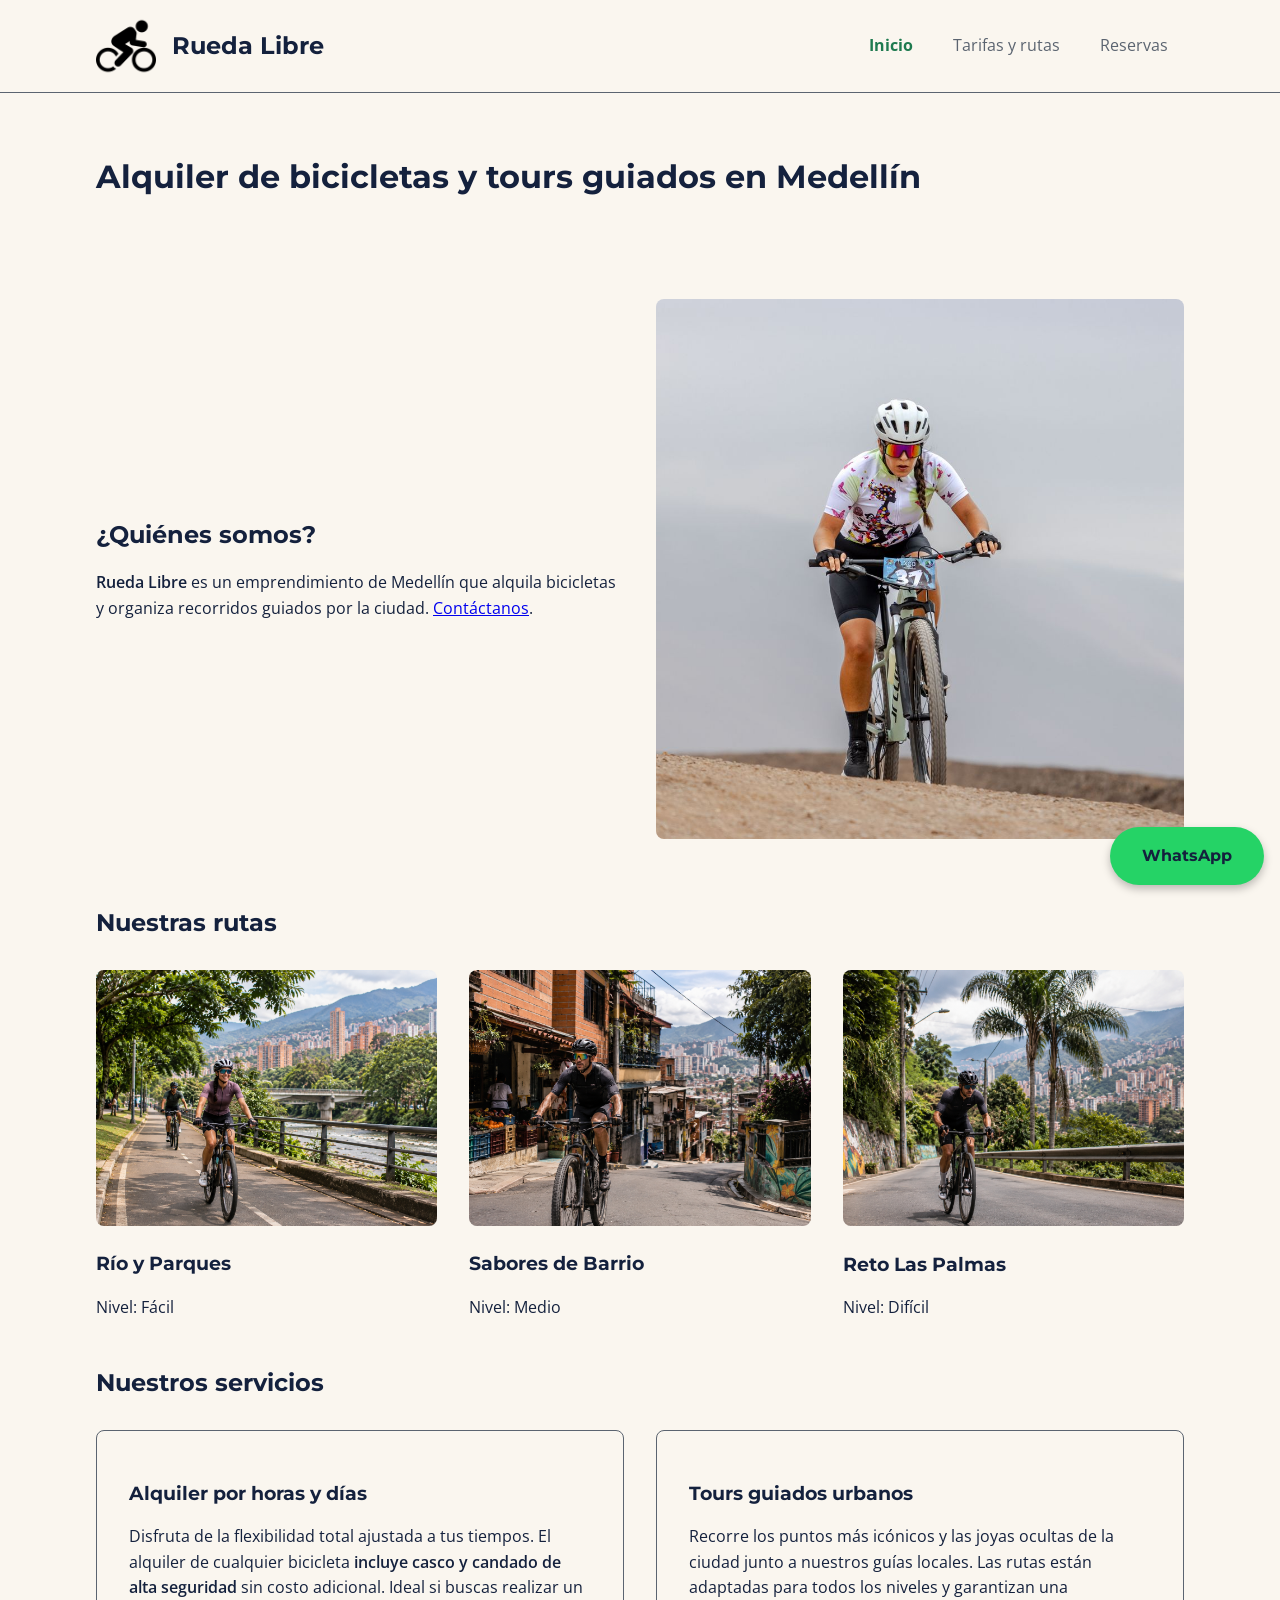
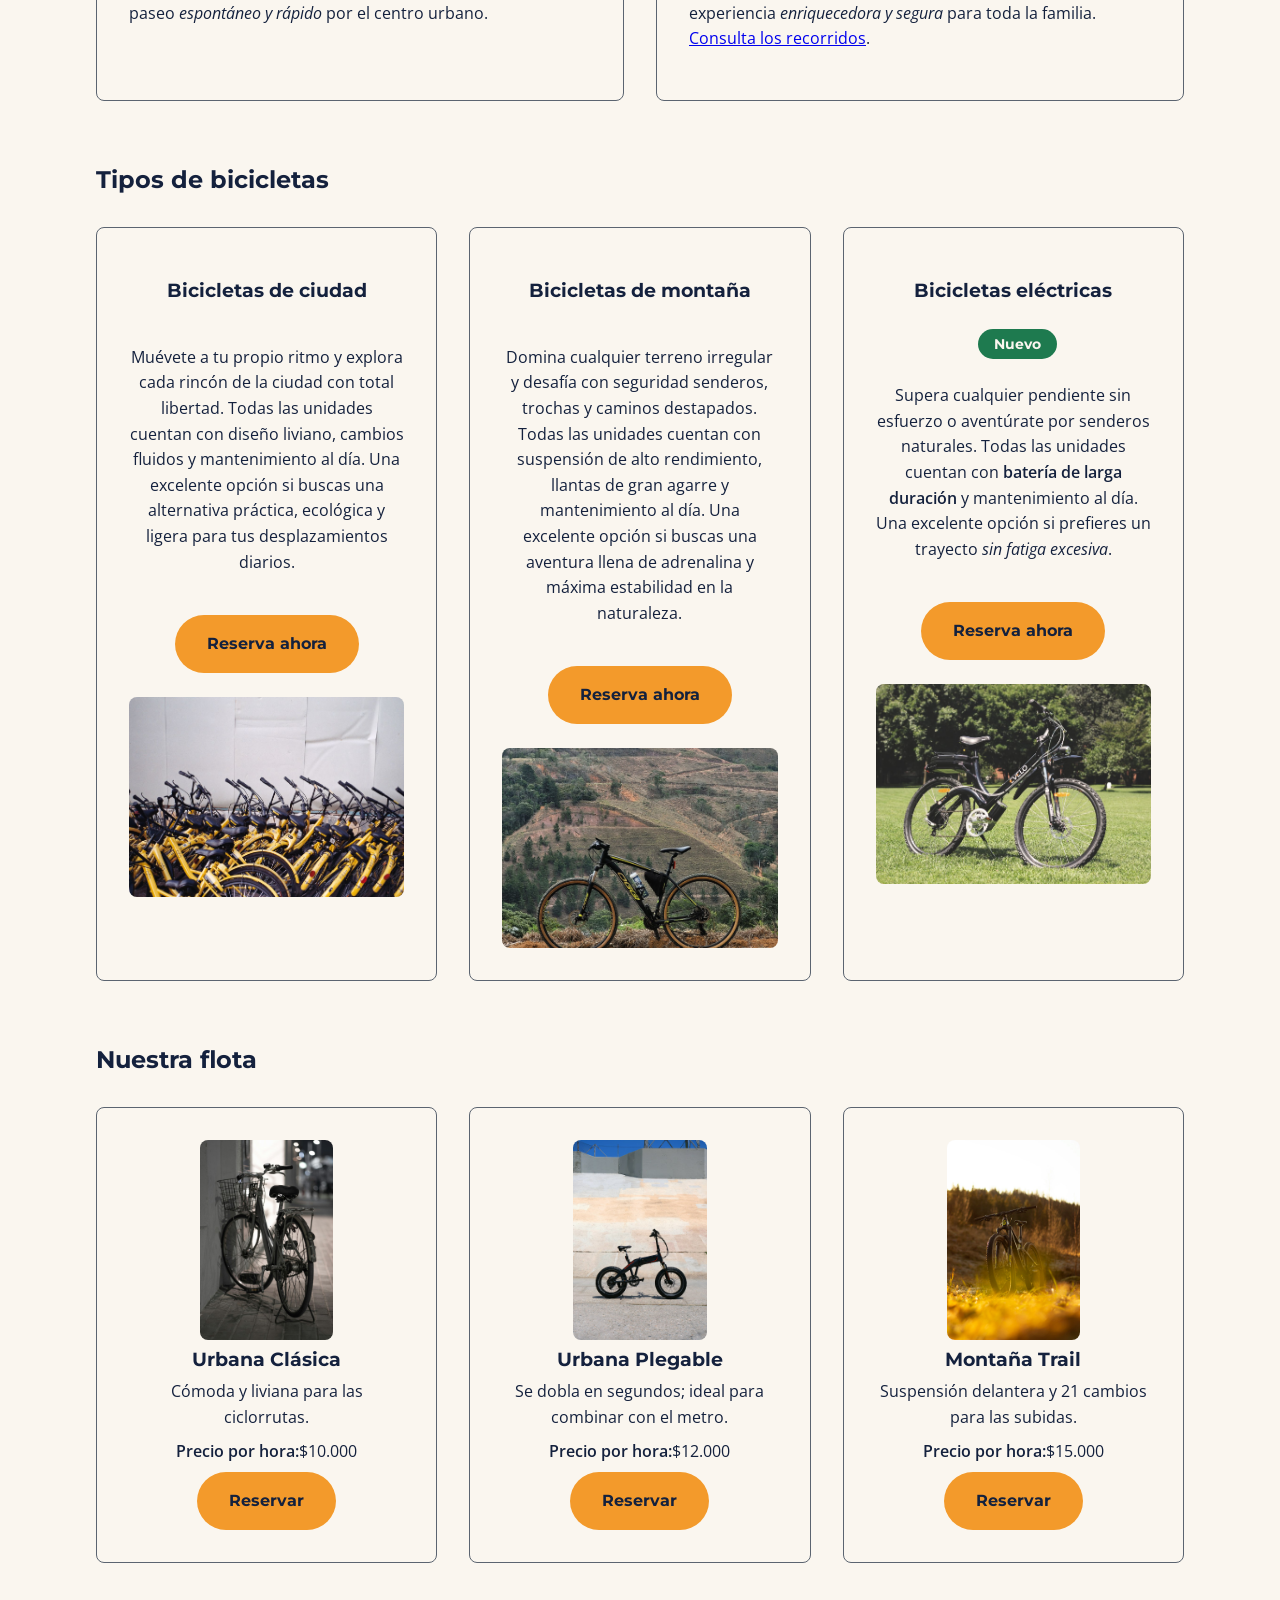
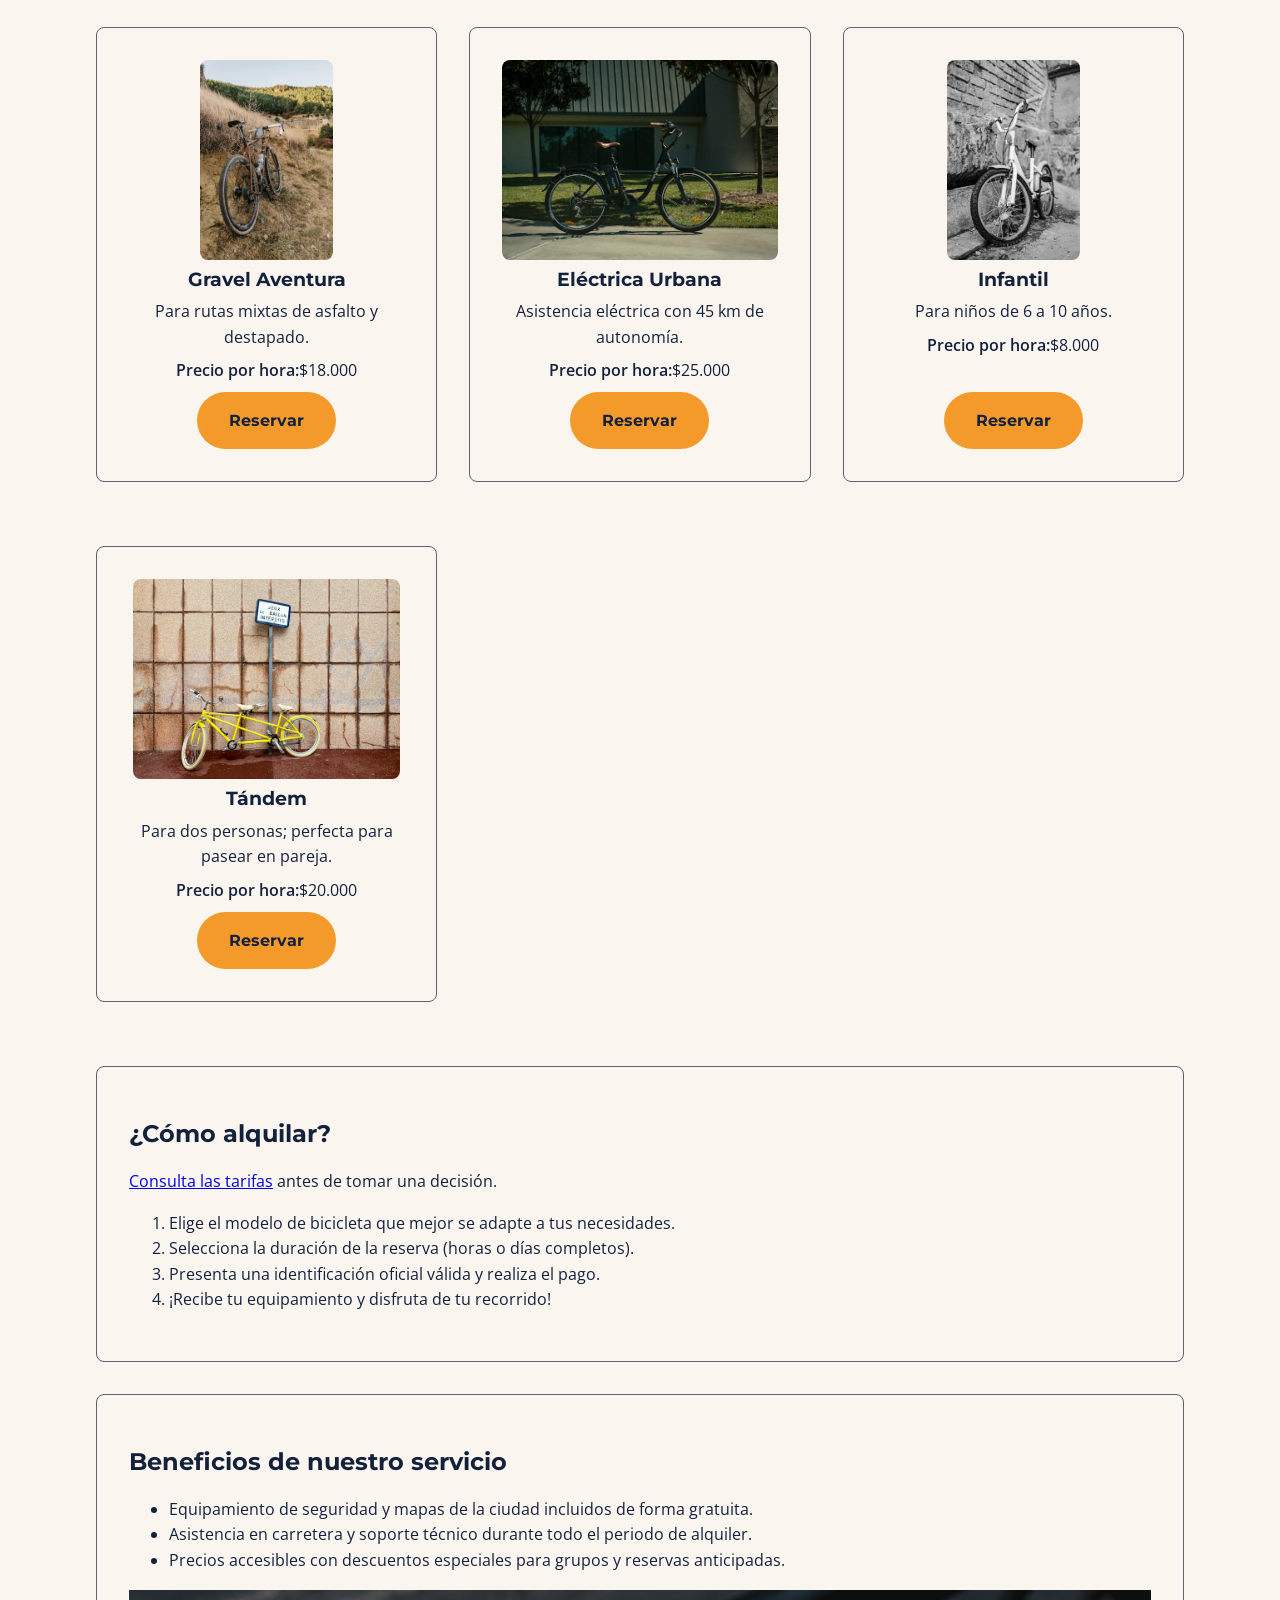
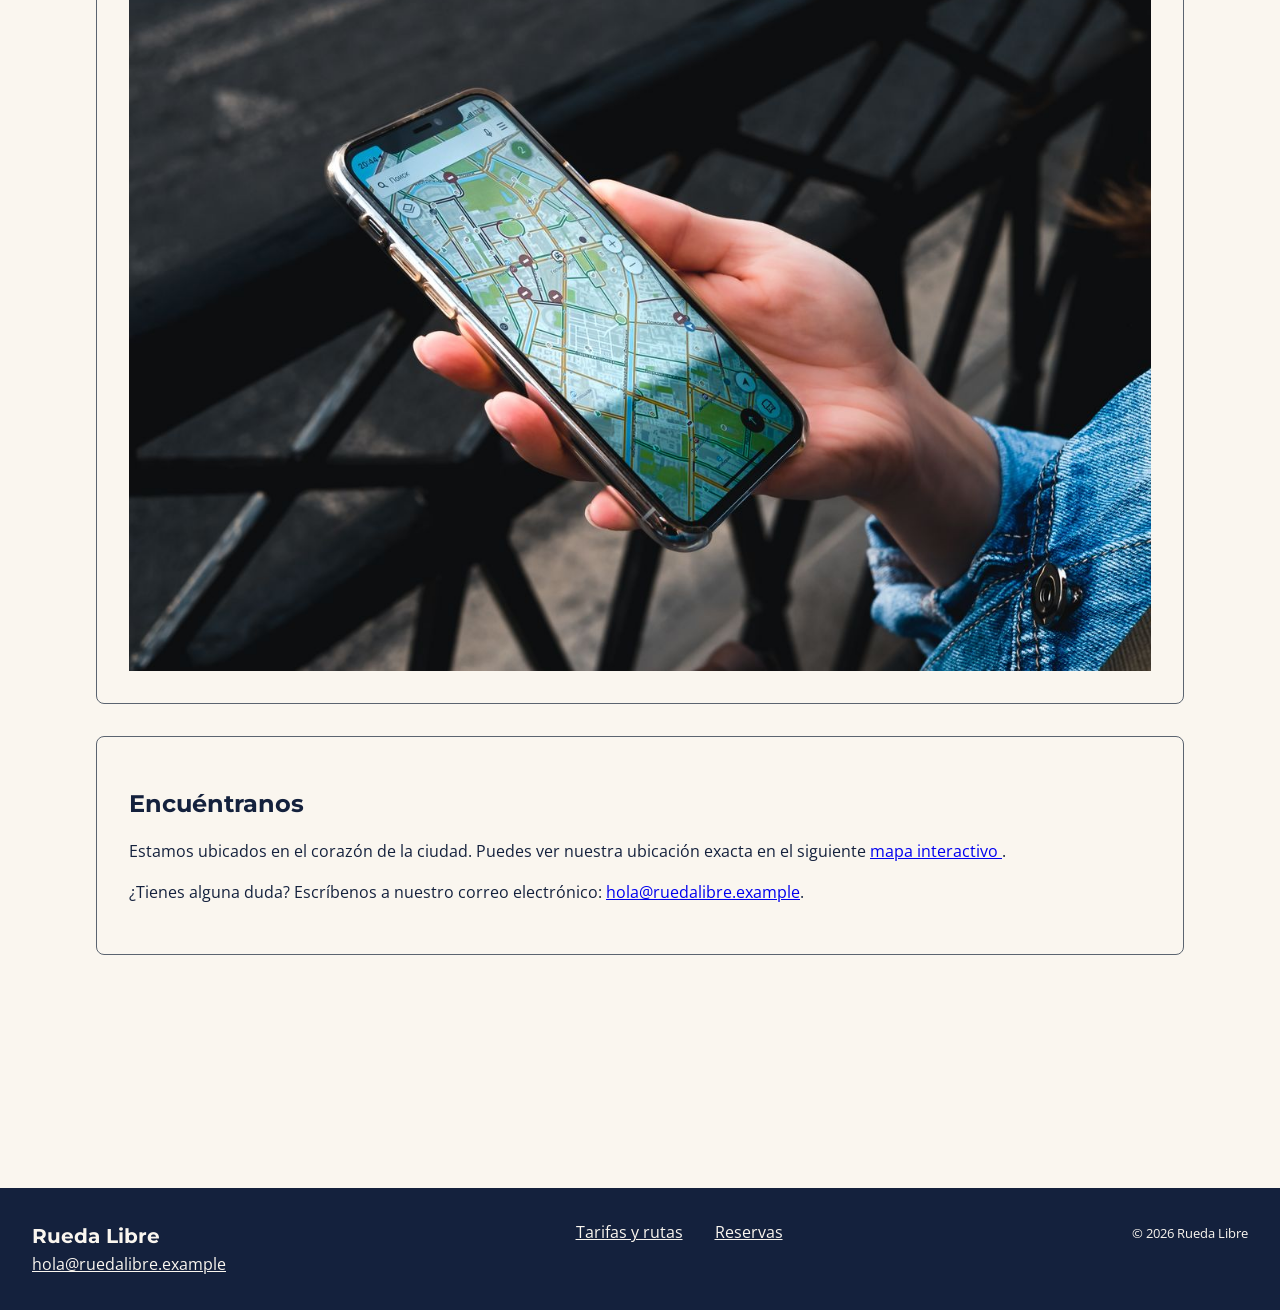
==== commit c8b7e315: "refactor: cleaning repository" ====
--- a/index.html
+++ b/index.html
@@ -1,213 +1,277 @@
 <!doctype html>
 <html lang="es">
-  <head>
-    <meta charset="UTF-8" />
-    <meta name="viewport" content="width=device-width, initial-scale=1.0" />
-    <link rel="icon" href="data:," />
-    <link rel="preconnect" href="https://fonts.googleapis.com" />
-    <link rel="preconnect" href="https://fonts.gstatic.com" crossorigin />
-    <link
-      href="https://fonts.googleapis.com/css2?family=Montserrat:wght@700&amp;family=Open+Sans:wght@400;600&amp;display=swap"
-      rel="stylesheet"
-    />
-    <link rel="stylesheet" href="css/styles.css" />
-    <title>Rueda Libre | Inicio</title>
-  </head>
-
-  <body>
-    <header>
-      <div id="logo">
-        <a href="index.html">
-          <img
-            src="img/logo.png"
-            alt="Logo provisional de rueda libre"
-            width="60"
-            height="60"
-          />
-        </a>
-      </div>
-      <h1>Rueda Libre</h1>
-      <nav id="menu">
-        <ul>
-          <li>
-            <a href="index.html" class="activo" aria-current="page">Inicio</a>
-          </li>
-          <li><a href="pages/tarifas.html">Tarifas y rutas</a></li>
-          <li><a href="pages/reservas.html">Reservas</a></li>
-        </ul>
-      </nav>
-    </header>
-    <main>
-      <section id="quienes-somos">
+
+<head>
+  <meta charset="UTF-8" />
+  <meta name="viewport" content="width=device-width, initial-scale=1.0" />
+  <link rel="icon" href="data:," />
+  <link rel="preconnect" href="https://fonts.googleapis.com" />
+  <link rel="preconnect" href="https://fonts.gstatic.com" crossorigin />
+  <link
+    href="https://fonts.googleapis.com/css2?family=Montserrat:wght@700&amp;family=Open+Sans:wght@400;600&amp;display=swap"
+    rel="stylesheet" />
+  <link rel="stylesheet" href="css/styles.css" />
+  <title>Rueda Libre | Inicio</title>
+</head>
+
+<body>
+  <a class="saltar" href="#contenido">Saltar al contenido</a>
+  <header class="encabezado">
+    <a href="index.html" class="marca">
+      <img src="img/logo.png" alt="Logo provisional de rueda libre" width="60" height="60" />
+      <span class="marca-nombre">Rueda Libre</span>
+    </a>
+    <nav class="menu" aria-label="Principal">
+      <ul>
+        <li>
+          <a href="index.html" class="activo" aria-current="page">Inicio</a>
+        </li>
+        <li><a href="pages/tarifas.html">Tarifas y rutas</a></li>
+        <li><a href="pages/reservas.html">Reservas</a></li>
+      </ul>
+    </nav>
+  </header>
+  <main id="contenido">
+    <h1>Alquiler de bicicletas y tours guiados en Medellín</h1>
+
+    <section id="quienes-somos">
+      <div class="portada-texto">
         <h2>¿Quiénes somos?</h2>
         <p>
           <strong>Rueda Libre</strong> es un emprendimiento de Medellín que
           alquila bicicletas y organiza recorridos guiados por la ciudad.
-          <a href="#encuentranos">Contacta con Nosotros</a>
-        </p>
-
-        <img
-          src="img/cover.jpg"
-          alt="Dibujo de repartidora llendo en bicicleta por la cuidad"
-          width="500"
-          height="500"
-        />
-      </section>
-      <section id="nuestros-servicios">
-        <h2>Nuestros servicios</h2>
-        <article>
-          <h3>Alquiler por horas y días</h3>
-          <p>
-            Disfruta de la flexibilidad total ajustada a tus tiempos. El
-            alquiler de cualquier bicicleta
-            <strong>incluye casco y candado de alta seguridad</strong> sin costo
-            adicional. Ideal si buscas realizar una paseo
-            <em>espontáneo y rápido</em> por el centro urbano.
-          </p>
-        </article>
-        <article>
-          <h3>Tours guiados urbanos</h3>
-          <p>
-            Recorre los puntos más icónicos y las joyas ocultas de la ciudad
-            junto a nuestros guías locales.
-            <strong>Las rutas están adaptadas para todos los niveles</strong> y
-            garantizan una experiencia muy <em>enriquecedora y segura</em> para
-            toda la familia.
-            <a href="pages/tarifas.html">Consulta los recorridos</a>
-          </p>
-        </article>
-      </section>
-      <section id="tipos-bicicletas">
-        <h2>Tipos de bicicletas</h2>
-        <article>
-          <h3>Bicicletas</h3>
-          <p>
-            Muévete a tu propio ritmo y explora cada rincón de la ciudad con
-            total libertad. Todas las unidades cuentan con diseño liviano,
-            cambios fluidos y mantenimiento al día. Una excelente opción si
-            buscas una alternativa práctica, ecológica y ligera para tus
-            desplazamientos diarios.
-          </p>
-          <p><a href="pages/reservas.html" class="btn-cta">Reserva ahora</a></p>
-          <img
-            src="img/bicycle.jpg"
-            alt="Dibujo de una bicicleta"
-            width="500"
-            height="500"
-          />
-        </article>
-        <article>
-          <h3>Bicicletas de montaña</h3>
-          <p>
-            Domina cualquier terreno irregular y desafía con seguridad senderos,
-            trochas y caminos destapados. Todas las unidades cuentan con
-            suspensión de alto rendimiento, llantas de gran agarre y
-            mantenimiento al día. Una excelente opción si buscas una aventura
-            llena de adrenalina y máxima estabilidad en la naturaleza.
-          </p>
-          <p><a href="pages/reservas.html" class="btn-cta">Reserva ahora</a></p>
-          <img
-            src="img/mountain-bicycle.jpg"
-            alt="Dibujo de una bicicleta"
-            width="500"
-            height="500"
-          />
-        </article>
-        <article>
-          <span class="annotation-new">Nuevo</span>
-          <h3>Bicicletas eléctricas</h3>
-          <p>
-            Supera cualquier pendiente sin esfuerzo o aventúrate por senderos
-            naturales.
-            <strong
-              >Todas las unidades cuentan con batería de larga duración y
-              mantenimiento al día</strong
-            >. Una excelente opción si prefieres un trayecto
-            <em>sin fatiga excesiva</em>.
-          </p>
-          <p><a href="pages/reservas.html" class="btn-cta">Reserva ahora</a></p>
-          <img
-            src="img/electric-bicycle.jpg"
-            alt="Dibujo de una bicicleta"
-            width="500"
-            height="500"
-          />
-        </article>
-      </section>
-      <section id="como-alquilar">
-        <h2>¿Cómo alquilar?</h2>
-        <p>
-          Consulta las tarifas <a href="pages/tarifas.html">aquí</a> antes de
-          tomar una decisión
-        </p>
-        <ol>
-          <li>
-            Elige el modelo de bicicleta que mejor se adapte a tus necesidades.
-          </li>
-          <li>
-            Selecciona la duración de la reserva (horas o días completos).
-          </li>
-          <li>Presenta una identificación oficial válida y realiza el pago.</li>
-          <li>¡Recibe tu equipamiento y disfruta de tu recorrido!</li>
-        </ol>
-      </section>
-      <section id="beneficios">
-        <h2>Beneficios de nuestro servicio</h2>
-        <ul>
-          <li>
-            Equipamiento de seguridad y mapas de la ciudad incluidos de forma
-            gratuita.
-          </li>
-          <li>
-            Asistencia en carretera y soporte técnico durante todo el periodo de
-            alquiler.
-          </li>
-          <li>
-            Precios accesibles con descuentos especiales para grupos y reservas
-            anticipadas.
-          </li>
-        </ul>
-
-        <img
-          src="img/route.jpg"
-          alt="Mapa con la ruta ciclista recomendada a lo largo del parque principal"
-          width="500"
-          height="500"
-        />
-      </section>
-
-      <section id="encuentranos">
-        <h2>Encuéntranos</h2>
-        <p>
-          Estamos ubicados en el corazón de la ciudad. Puedes ver nuestra
-          ubicación exacta a través del siguiente
-          <a
-            href="https://maps.google.com"
-            target="_blank"
-            rel="noopener noreferrer"
-            >mapa interactivo</a
-          >.
-        </p>
-        <p>
-          ¿Tienes alguna duda? Escríbenos a nuestro correo electrónico:
-          <a href="mailto:hola@ruedalibre.example">hola@ruedalibre.example</a>.
-        </p>
-      </section>
-    </main>
-    <footer>
-      <div id="nombre">Rueda Libre</div>
-      <div id="correo">
+          <a href="#encuentranos">Contáctanos</a>.
+        </p>
+      </div>
+      <img src="img/cover.jpg" alt="Dibujo de una repartidora en bicicleta por la ciudad" width="500" height="500" />
+    </section>
+    <section id="nuestras-rutas">
+      <h2>Nuestras rutas</h2>
+      <article>
+        <img src="img/river-park.png" alt="Ciclista en la ruta Río y Parques">
+        <h3>Río y Parques</h3>
+        <p>Nivel: Fácil</p>
+      </article>
+      <article>
+        <img src="img/neighborhood.png" alt="Ciclista en la ruta Sabores de Barrio">
+        <h3>Sabores de Barrio</h3>
+        <p>Nivel: Medio</p>
+      </article>
+      <article>
+        <img src="img/palmas.png" alt="Ciclista en la ruta Reto Las Palmas">
+        <h3>Reto Las Palmas</h3>
+        <p>Nivel: Difícil</p>
+      </article>
+    </section>
+    <section id="nuestros-servicios">
+      <h2>Nuestros servicios</h2>
+      <article>
+        <h3>Alquiler por horas y días</h3>
+        <p>
+          Disfruta de la flexibilidad total ajustada a tus tiempos. El
+          alquiler de cualquier bicicleta
+          <strong>incluye casco y candado de alta seguridad</strong> sin costo
+          adicional. Ideal si buscas realizar un paseo
+          <em>espontáneo y rápido</em> por el centro urbano.
+        </p>
+      </article>
+      <article>
+        <h3>Tours guiados urbanos</h3>
+        <p>
+          Recorre los puntos más icónicos y las joyas ocultas de la ciudad
+          junto a nuestros guías locales. Las rutas están adaptadas para todos
+          los niveles y garantizan una experiencia
+          <em>enriquecedora y segura</em>
+          para toda la familia.
+          <a href="pages/tarifas.html">Consulta los recorridos</a>.
+        </p>
+      </article>
+    </section>
+
+    <section id="tipos-bicicletas">
+      <h2>Tipos de bicicletas</h2>
+      <article>
+        <h3>Bicicletas de ciudad</h3>
+        <p>
+          Muévete a tu propio ritmo y explora cada rincón de la ciudad con
+          total libertad. Todas las unidades cuentan con diseño liviano,
+          cambios fluidos y mantenimiento al día. Una excelente opción si
+          buscas una alternativa práctica, ecológica y ligera para tus
+          desplazamientos diarios.
+        </p>
+        <p>
+          <a href="pages/reservas.html" class="btn-cta">
+            Reserva ahora<span class="sr-only"> una bicicleta de ciudad</span>
+          </a>
+        </p>
+        <img src="img/bicycle.jpg" alt="Dibujo de una bicicleta de ciudad" width="500" height="500" loading="lazy" />
+      </article>
+
+      <article>
+        <h3>Bicicletas de montaña</h3>
+        <p>
+          Domina cualquier terreno irregular y desafía con seguridad senderos,
+          trochas y caminos destapados. Todas las unidades cuentan con
+          suspensión de alto rendimiento, llantas de gran agarre y
+          mantenimiento al día. Una excelente opción si buscas una aventura
+          llena de adrenalina y máxima estabilidad en la naturaleza.
+        </p>
+        <p>
+          <a href="pages/reservas.html" class="btn-cta">
+            Reserva ahora<span class="sr-only">
+              una bicicleta de montaña</span>
+          </a>
+        </p>
+        <img src="img/mountain-bicycle.jpg" alt="Dibujo de una bicicleta de montaña" width="500" height="500"
+          loading="lazy" />
+      </article>
+
+      <article>
+        <h3>Bicicletas eléctricas</h3>
+        <span class="annotation-new">Nuevo</span>
+        <p>
+          Supera cualquier pendiente sin esfuerzo o aventúrate por senderos
+          naturales. Todas las unidades cuentan con
+          <strong>batería de larga duración</strong> y mantenimiento al día.
+          Una excelente opción si prefieres un trayecto
+          <em>sin fatiga excesiva</em>.
+        </p>
+        <p>
+          <a href="pages/reservas.html" class="btn-cta">
+            Reserva ahora<span class="sr-only"> una bicicleta eléctrica</span>
+          </a>
+        </p>
+        <img src="img/electric-bicycle.jpg" alt="Dibujo de una bicicleta eléctrica" width="500" height="500"
+          loading="lazy" />
+      </article>
+    </section>
+    <section id="nuestra-flota">
+      <h2>Nuestra flota</h2>
+        <article class="tarjeta-bici">
+          <img src="img/clasic-urban.jpg" alt="bicicleta urbana clasica">
+          <h3>Urbana Clásica</h3>
+          <p>Cómoda y liviana para las ciclorrutas.</p>
+          <p><strong>Precio por hora:</strong>$10.000</p>
+          <a class="btn-cta" href="pages/reservas.html">Reservar</a>
+        </article>
+        <article class="tarjeta-bici">
+          <img src="img/urban-fold.jpg" alt="bicicleta urbana clasica">
+          <h3>Urbana Plegable</h3>
+          <p>Se dobla en segundos; ideal para combinar con el metro.</p>
+          <p><strong>Precio por hora:</strong>$12.000</p>
+          <a class="btn-cta" href="pages/reservas.html">Reservar</a>
+        </article>
+        <article class="tarjeta-bici">
+          <img src="img/mountain-trail.jpg" alt="bicicleta urbana clasica">
+          <h3>Montaña Trail</h3>
+          <p>Suspensión delantera y 21 cambios para las subidas.</p>
+          <p><strong>Precio por hora:</strong>$15.000</p>
+          <a class="btn-cta" href="pages/reservas.html">Reservar</a>
+        </article>
+        <article class="tarjeta-bici">
+          <img src="img/gravel.jpg" alt="bicicleta urbana clasica">
+          <h3>Gravel Aventura</h3>
+          <p>Para rutas mixtas de asfalto y destapado.</p>
+          <p><strong>Precio por hora:</strong>$18.000</p>
+          <a class="btn-cta" href="pages/reservas.html">Reservar</a>
+        </article>
+        <article class="tarjeta-bici">
+          <img src="img/electric-urban.jpg" alt="bicicleta urbana clasica">
+          <h3>Eléctrica Urbana</h3>
+          <p>Asistencia eléctrica con 45 km de autonomía.</p>
+          <p><strong>Precio por hora:</strong>$25.000</p>
+          <a class="btn-cta" href="pages/reservas.html">Reservar</a>
+        </article>
+        <article class="tarjeta-bici">
+          <img src="img/kids.jpg" alt="bicicleta urbana clasica">
+          <h3>Infantil</h3>
+          <p>Para niños de 6 a 10 años.</p>
+          <p><strong>Precio por hora:</strong>$8.000</p>
+          <a class="btn-cta" href="pages/reservas.html">Reservar</a>
+        </article>
+        <article class="tarjeta-bici">
+          <img src="img/tandem.jpg" alt="bicicleta urbana clasica">
+          <h3>Tándem</h3>
+          <p>Para dos personas; perfecta para pasear en pareja.</p>
+          <p><strong>Precio por hora:</strong>$20.000</p>
+          <a class="btn-cta" href="pages/reservas.html">Reservar</a>
+        </article>
+    </section>
+    <section id="como-alquilar">
+      <h2>¿Cómo alquilar?</h2>
+      <p>
+        <a href="pages/tarifas.html">Consulta las tarifas</a> antes de tomar
+        una decisión.
+      </p>
+      <ol>
+        <li>
+          Elige el modelo de bicicleta que mejor se adapte a tus necesidades.
+        </li>
+        <li>
+          Selecciona la duración de la reserva (horas o días completos).
+        </li>
+        <li>Presenta una identificación oficial válida y realiza el pago.</li>
+        <li>¡Recibe tu equipamiento y disfruta de tu recorrido!</li>
+      </ol>
+    </section>
+
+    <section id="beneficios">
+      <h2>Beneficios de nuestro servicio</h2>
+      <ul>
+        <li>
+          Equipamiento de seguridad y mapas de la ciudad incluidos de forma
+          gratuita.
+        </li>
+        <li>
+          Asistencia en carretera y soporte técnico durante todo el periodo de
+          alquiler.
+        </li>
+        <li>
+          Precios accesibles con descuentos especiales para grupos y reservas
+          anticipadas.
+        </li>
+      </ul>
+      <img src="img/route.jpg" alt="Mapa con la ruta ciclista recomendada a lo largo del parque principal" width="500"
+        height="500" loading="lazy" />
+    </section>
+
+    <section id="encuentranos">
+      <h2>Encuéntranos</h2>
+      <p>
+        Estamos ubicados en el corazón de la ciudad. Puedes ver nuestra
+        ubicación exacta en el siguiente
+        <a href="https://maps.google.com" target="_blank" rel="noopener noreferrer">
+          mapa interactivo<span class="sr-only">
+            (se abre en una pestaña nueva)</span> </a>.
+      </p>
+      <p>
+        ¿Tienes alguna duda? Escríbenos a nuestro correo electrónico:
         <a href="mailto:hola@ruedalibre.example">hola@ruedalibre.example</a>.
-      </div>
-      <div id="anio">&copy; 2026</div>
-    </footer>
-    <a
-      class="whatsapp-flotante"
-      href="https://wa.me/573000000000"
-      target="_blank"
-      rel="noopener noreferrer"
-      aria-label="Contactar por WhatsApp en una pestaña nueva"
-      >WhatsApp</a
-    >
-  </body>
+      </p>
+    </section>
+  </main>
+  <a class="whatsapp-flotante" href="https://wa.me/573000000000" target="_blank" rel="noopener noreferrer"
+  aria-label="Contactar por WhatsApp en una pestaña nueva">WhatsApp</a>
+  <footer class="pie">
+    <div class="pie__marca">
+      <p class="pie__nombre">Rueda Libre</p>
+      <address class="pie__contacto">
+        <a href="mailto:hola@ruedalibre.example">hola@ruedalibre.example</a>
+      </address>
+    </div>
+
+    <nav class="pie__menu" aria-label="Secundaria">
+      <ul>
+        <li><a href="pages/tarifas.html">Tarifas y rutas</a></li>
+        <li><a href="pages/reservas.html">Reservas</a></li>
+      </ul>
+    </nav>
+
+    <p class="pie__copy">
+      <small>&copy; <time datetime="2026">2026</time> Rueda Libre</small>
+    </p>
+  </footer>
+  
+</body>
+
 </html>
--- a/css/styles.css
+++ b/css/styles.css
@@ -1,7 +1,7 @@
 /* ==========================================================================
    1. Variables de diseño
    ========================================================================== */
-
+ 
 :root {
     --color-verde-ruta: #1e7a4f;
     --color-naranja-pedal: #f39a2b;
@@ -9,100 +9,166 @@
     --color-crema: #faf6ef;
     --color-gris-asfalto: #5b6470;
     --color-whatsapp: #25d366;
-
+ 
     --font-title: "Montserrat", sans-serif;
     --font-body: "Open Sans", sans-serif;
-
+ 
     --fw-regular: 400;
     --fw-semibold: 600;
     --fw-bold: 700;
-
+ 
     --spacing-pequeno: 0.5rem;
     --spacing-mediano: 1rem;
     --spacing-grande: 2rem;
     --spacing-extra-grande: 3rem;
+ 
+    --radius-pequeno: 0.5rem;
+    --radius-pastilla: 3rem;
+ 
+    --ancho-maximo: 70rem;
+    /* Móvil: relleno compacto. Desde tablet sube a --spacing-grande */
+    --padding-tarjeta: var(--spacing-mediano);
 }
 
 /* ==========================================================================
    2. Reset y estilos base
    ========================================================================== */
-
+ 
 *,
 *::before,
 *::after {
     box-sizing: border-box;
 }
-
+ 
 body {
+    margin: 0;
+    min-height: 100vh;
+    display: flex;
+    flex-direction: column;
     font-family: var(--font-body);
     color: var(--color-azul-noche);
     background-color: var(--color-crema);
     font-weight: var(--fw-regular);
+    line-height: 1.6;
+}
+ 
+img {
+    max-width: 100%;
+    height: auto;
 }
 
 /* ==========================================================================
    3. Tipografía
    ========================================================================== */
-
+ 
 h1,
 h2,
-h3,
-h4,
-h5,
-h6 {
+h3 {
     font-family: var(--font-title);
     font-weight: var(--fw-bold);
-}
-
-strong,
-nav a {
+    line-height: 1.25;
+}
+ 
+strong {
     font-weight: var(--fw-semibold);
 }
 
 /* ==========================================================================
-   4. Encabezado y navegación
-   ========================================================================== */
-
-header {
-    display: flex;
+   4. Accesibilidad (utilidades)
+   ========================================================================== */
+ 
+.sr-only {
+    position: absolute;
+    width: 1px;
+    height: 1px;
+    padding: 0;
+    margin: -1px;
+    overflow: hidden;
+    clip: rect(0, 0, 0, 0);
+    white-space: nowrap;
+    border: 0;
+}
+ 
+.saltar {
+    position: absolute;
+    left: -9999px;
+}
+ 
+.saltar:focus-visible {
+    left: var(--spacing-mediano);
+    top: var(--spacing-mediano);
+    z-index: 2000;
+    padding: var(--spacing-pequeno) var(--spacing-mediano);
+    background-color: var(--color-crema);
+}
+
+/* ==========================================================================
+   5. Encabezado y navegación
+   Móvil: nombre arriba y menú debajo, centrado.
+   ========================================================================== */
+ 
+.encabezado {
+    display: flex;
+    flex-direction: column;
     align-items: center;
-    justify-content: space-around;
     gap: var(--spacing-mediano);
-    margin: var(--spacing-mediano) var(--spacing-grande);
-}
-
-header h1 {
-    margin: 0;
-}
-
-#menu ul {
-    display: flex;
-    gap: var(--spacing-grande);
+    margin-bottom: var(--spacing-grande);
+    padding: var(--spacing-mediano);
+    border-bottom: 1px solid var(--color-gris-asfalto);
+}
+ 
+.marca {
+    display: inline-flex;
+    align-items: center;
+    gap: var(--spacing-mediano);
+    color: var(--color-azul-noche);
+    text-decoration: none;
+}
+ 
+.marca-nombre {
+    font-family: var(--font-title);
+    font-weight: var(--fw-bold);
+    font-size: 1.5rem;
+}
+
+.menu ul,
+.pie__menu ul {
+    display: flex;
+    flex-wrap: wrap;
+    justify-content: center;
+    gap: var(--spacing-mediano);
     margin: 0;
     padding: 0;
     list-style: none;
 }
-
-#menu a {
+ 
+.menu ul {
+    gap: var(--spacing-pequeno);
+}
+ 
+.menu a {
+    display: block;
+    padding: var(--spacing-pequeno) var(--spacing-mediano);
+    border-radius: var(--radius-pequeno);
     color: var(--color-gris-asfalto);
     text-decoration: none;
 }
-
-#menu a.activo {
+ 
+.menu a[aria-current="page"] {
     color: var(--color-verde-ruta);
     font-weight: var(--fw-bold);
 }
-
-#menu a:hover,
-#menu a:focus {
+ 
+.menu a:hover,
+.menu a:focus-visible {
     color: var(--color-azul-noche);
     text-decoration: underline;
 }
 
 /* ==========================================================================
-   5. Botones, enlaces y estados de foco
-   ========================================================================== */
-
+   6. Botones, enlaces y estados de foco
+   ========================================================================== */
+ 
 .btn-cta,
 .whatsapp-flotante {
     color: var(--color-azul-noche);
@@ -111,271 +177,488 @@
     text-decoration: none;
     padding: var(--spacing-mediano) var(--spacing-grande);
 }
-
+ 
 .btn-cta {
     display: inline-block;
     background-color: var(--color-naranja-pedal);
     border: none;
-}
-
+    font-size: 1rem;
+    cursor: pointer;
+}
+ 
 .btn-cta:hover,
-.btn-cta:focus,
+.btn-cta:focus-visible,
 .whatsapp-flotante:hover,
-.whatsapp-flotante:focus {
+.whatsapp-flotante:focus-visible {
     background-color: var(--color-azul-noche);
     color: var(--color-crema);
 }
-
+ 
 .btn-cta:active {
     background-color: var(--color-verde-ruta);
     color: var(--color-crema);
 }
 
-input:focus,
-select:focus,
-textarea:focus,
-a:focus,
-button:focus {
+input:focus-visible,
+select:focus-visible,
+textarea:focus-visible,
+a:focus-visible,
+button:focus-visible,
+.tabla-scroll:focus-visible {
     outline: 0.125rem solid var(--color-azul-noche);
     outline-offset: 0.125rem;
 }
 
 /* ==========================================================================
-   6. Layout principal
-   ========================================================================== */
-
+   7. Layout principal
+   ========================================================================== */
+ 
 main {
-    max-width: 70rem;
+    flex: 1;
+    width: 100%;
+    max-width: var(--ancho-maximo);
     margin: 0 auto;
-    padding: 0 var(--spacing-mediano);
-}
-
-/* ==========================================================================
-   7. Secciones y tarjetas
-   ========================================================================== */
-
+    padding: 0 var(--spacing-mediano) 5rem;
+}
+ 
+main>h1,
+.contenido-reservas>h1 {
+    margin: var(--spacing-grande) 0;
+}
+
+/* ==========================================================================
+   8. Secciones y tarjetas
+   ========================================================================== */
+ 
 #nuestros-servicios article,
 #tipos-bicicletas article,
+#nuestra-flota article,
 #como-alquilar,
 #beneficios,
 #encuentranos,
-section#horarios,
+#horarios-atencion,
 #formulario-reserva,
-#tablas-tipos-bicicleta,
-#tabla-tipo-tours,
+#tarifas-bicicletas,
+#tarifas-tours,
 #informacion-adicional,
 #correo-contacto {
-    padding: var(--spacing-grande);
+    padding: var(--padding-tarjeta);
     border: 1px solid var(--color-gris-asfalto);
-    border-radius: var(--spacing-pequeno);
-}
-
-#nuestros-servicios article,
-#como-alquilar,
-#beneficios,
-#encuentranos,
-section#horarios,
-#formulario-reserva,
-#tablas-tipos-bicicleta,
-#tabla-tipo-tours,
-#informacion-adicional,
-#correo-contacto {
+    border-radius: var(--radius-pequeno);
     margin-bottom: var(--spacing-grande);
 }
 
 /* ==========================================================================
-   8. Página de inicio
-   ========================================================================== */
-
+   9. Página de inicio
+   ========================================================================== */
+ 
 #quienes-somos {
-    min-height: 60vh;
-}
-
+    display: grid;
+    grid-template-columns: 1fr;
+    align-items: center;
+    gap: var(--spacing-grande);
+}
+ 
 #quienes-somos img {
     display: block;
-    width: auto;
-    max-width: 100%;
-    height: 60vh;
-    margin: 0 auto;
-    object-fit: contain;
-}
-
-#nuestros-servicios {
+    width: 100%;
+    aspect-ratio: 4 / 3;
+    object-fit: cover;
+    border-radius: var(--radius-pequeno);
+}
+ 
+#nuestras-rutas {
+    display: grid;
+    grid-template-columns: 1fr;
+    gap: var(--spacing-grande);
+    margin-bottom: var(--spacing-grande);
+}
+ 
+#nuestras-rutas>h2 {
+    grid-column: 1 / -1;
+    margin: 0;
+}
+ 
+#nuestras-rutas article img {
+    width: 100%;
+    aspect-ratio: 4 / 3;
+    object-fit: cover;
+    border-radius: var(--radius-pequeno);
+}
+ 
+#nuestros-servicios,
+#tipos-bicicletas {
     display: flex;
     flex-wrap: wrap;
-    align-items: center;
-}
-
-#nuestros-servicios article img,
+    gap: var(--spacing-grande);
+    margin-bottom: var(--spacing-grande);
+}
+ 
+#tipos-bicicletas {
+    justify-content: center;
+}
+ 
+#nuestros-servicios>h2,
+#tipos-bicicletas>h2 {
+    flex: 1 0 100%;
+    margin: 0;
+}
+ 
+#nuestros-servicios article,
+#tipos-bicicletas article {
+    flex: 1 1 20rem;
+}
+ 
 #beneficios img {
     display: block;
     width: 100%;
 }
-
-#tipos-bicicletas {
-    display: flex;
-    flex-wrap: wrap;
-    gap: var(--spacing-grande);
-    justify-content: center;
-    margin-bottom: var(--spacing-grande);
-}
-
-#tipos-bicicletas > h2 {
-    flex: 1 0 100%;
-    margin: 0;
-}
-
-#tipos-bicicletas article {
-    flex: 1 1 20rem;
-
+ 
+#tipos-bicicletas article,
+.tarjeta-bici {
     display: flex;
     flex-direction: column;
     gap: var(--spacing-pequeno);
     align-items: center;
     text-align: center;
 }
-
-#tipos-bicicletas article img {
-    max-width: 100%;
+ 
+#tipos-bicicletas article img,
+.tarjeta-bici img {
     height: 200px;
-    border-radius: var(--spacing-pequeno);
-}
-
-#tipos-bicicletas article span.annotation-new {
+    object-fit: cover;
+    border-radius: var(--radius-pequeno);
+}
+ 
+#tipos-bicicletas article .btn-cta,
+.tarjeta-bici .btn-cta {
+    border-radius: var(--radius-pastilla);
+}
+ 
+.tarjeta-bici .btn-cta {
+    margin-top: auto;
+}
+ 
+#nuestra-flota {
+    display: grid;
+    grid-template-columns: repeat(auto-fit, minmax(18rem, 1fr));
+    gap: var(--spacing-grande);
+    margin-bottom: var(--spacing-grande);
+}
+ 
+#nuestra-flota>h2 {
+    grid-column: 1 / -1;
+    margin: 0;
+}
+ 
+#nuestra-flota article h3,
+#nuestra-flota article p {
+    margin: 0;
+}
+ 
+.annotation-new {
+    display: inline-block;
+    margin-left: var(--spacing-pequeno);
+    padding: 0.25rem var(--spacing-mediano);
     background-color: var(--color-verde-ruta);
     color: var(--color-crema);
     font-family: var(--font-title);
+    font-size: 0.875rem;
     font-weight: var(--fw-bold);
-    padding: var(--spacing-pequeno) var(--spacing-mediano);
-    border-radius: var(--spacing-extra-grande);
-    align-self: flex-end;
-}
-
-/* ==========================================================================
-   9. Tarifas y tablas
-   ========================================================================== */
-
+    vertical-align: middle;
+    border-radius: var(--radius-pastilla);
+}
+
+/* ==========================================================================
+    10. Tarifas y tablas
+    ========================================================================== */
+
+.tabla-scroll {
+    overflow-x: auto;
+}
+ 
 table {
     width: 100%;
+    min-width: 32rem;
     border-collapse: collapse;
-    margin-bottom: var(--spacing-grande);
-}
-
+}
+ 
+caption {
+    padding-bottom: var(--spacing-pequeno);
+    font-weight: var(--fw-semibold);
+    text-align: left;
+}
+ 
 th,
 td {
-    padding: var(--spacing-mediano);
+    padding: 0.5rem 0.25rem;
     border: 1px solid var(--color-gris-asfalto);
+    font-size: 0.75rem;
     text-align: center;
 }
-
+ 
 thead th {
     background-color: var(--color-verde-ruta);
     color: var(--color-crema);
     font-family: var(--font-title);
-    font-weight: var(--fw-bold);
-}
-
-/* ==========================================================================
-   10. Reservas y formulario
-   ========================================================================== */
-
+}
+ 
+tbody th[scope="row"] {
+    text-align: left;
+    font-weight: var(--fw-semibold);
+}
+ 
+#informacion-adicional a {
+    border-radius: var(--radius-pastilla);
+}
+
+/* ==========================================================================
+   11. Reservas y formulario
+   ========================================================================== */
+
+dt {
+    font-weight: var(--fw-semibold);
+}
+ 
+dd {
+    margin: 0 0 var(--spacing-mediano);
+}
+ 
 main.con-aside {
-    display: flex;
-    align-items: flex-start;
+    display: grid;
+    grid-template-columns: 1fr;
     gap: var(--spacing-grande);
 }
-
-main.con-aside > #correo-contacto {
-    flex: 0 0 18rem;
+ 
+main.con-aside>#correo-contacto {
     margin-bottom: 0;
-    position: sticky;
-    top: var(--spacing-mediano);
-}
-
-main.con-aside > .contenido-reservas {
-    flex: 1;
+}
+ 
+main.con-aside>.contenido-reservas {
     min-width: 0;
 }
-
+ 
 #formulario-reserva form {
     display: flex;
     flex-direction: column;
     gap: var(--spacing-grande);
 }
-
+ 
 #formulario-reserva fieldset {
+    min-width: 0;
+    margin: 0;
     border: 1px solid var(--color-gris-asfalto);
-    border-radius: var(--spacing-pequeno);
-    padding: var(--spacing-grande);
+    border-radius: var(--radius-pequeno);
+    padding: var(--padding-tarjeta);
     display: flex;
     flex-direction: column;
     gap: var(--spacing-mediano);
 }
-
+ 
 #formulario-reserva legend {
     font-family: var(--font-title);
     font-weight: var(--fw-bold);
     padding: 0 var(--spacing-pequeno);
 }
-
+ 
+.campo {
+    display: flex;
+    flex-direction: column;
+    gap: 0.25rem;
+}
+ 
+.ayuda {
+    color: var(--color-gris-asfalto);
+    font-size: 0.875rem;
+}
+ 
 #formulario-reserva label {
-    display: block;
     font-weight: var(--fw-semibold);
 }
-
+ 
 #formulario-reserva input,
 #formulario-reserva select,
 #formulario-reserva textarea {
-    display: block;
     width: 100%;
     padding: var(--spacing-pequeno);
     border: 1px solid var(--color-gris-asfalto);
-    border-radius: var(--spacing-pequeno);
-}
-
+    border-radius: var(--radius-pequeno);
+    font-family: inherit;
+    font-size: 1rem;
+}
+ 
 #formulario-reserva textarea {
     min-height: 8rem;
     resize: vertical;
 }
-
+ 
 #formulario-reserva .campo-checkbox {
     display: flex;
     flex-direction: row;
     gap: var(--spacing-pequeno);
     align-items: center;
 }
-
+ 
 #formulario-reserva .campo-checkbox input[type="checkbox"] {
     width: auto;
     padding: 0;
     margin: 0;
 }
-
+ 
 #formulario-reserva .campo-checkbox label {
-    display: inline;
     font-weight: var(--fw-regular);
 }
-
+ 
 #formulario-reserva .btn-cta {
     align-self: flex-start;
     padding: var(--spacing-mediano) var(--spacing-extra-grande);
-}
-
-/* ==========================================================================
-   11. WhatsApp flotante
+    border-radius: var(--radius-pastilla);
+}
+ 
+#formulario-reserva .fila-campos {
+    display: flex;
+    flex-direction: column;
+    gap: var(--spacing-mediano);
+}
+ 
+#formulario-reserva .fila-campos .campo {
+    flex: 1;
+    min-width: 0;
+}
+
+/* ==========================================================================
+   12. Pie de página
+   ========================================================================== */
+
+.pie {
+    display: flex;
+    flex-direction: column;
+    align-items: center;
+    gap: var(--spacing-grande);
+    margin-top: var(--spacing-extra-grande);
+    padding: var(--spacing-grande);
+    background-color: var(--color-azul-noche);
+    color: var(--color-crema);
+    text-align: center;
+}
+ 
+.pie p,
+.pie address {
+    margin: 0;
+}
+ 
+.pie__nombre {
+    font-family: var(--font-title);
+    font-weight: var(--fw-bold);
+    font-size: 1.25rem;
+}
+ 
+.pie__contacto {
+    font-style: normal;
+}
+ 
+.pie a {
+    color: var(--color-crema);
+}
+ 
+.pie a:hover {
+    color: var(--color-naranja-pedal);
+}
+ 
+.pie a:focus-visible {
+    outline-color: var(--color-crema);
+}
+
+/* ==========================================================================
+   13. WhatsApp flotante
    ========================================================================== */
 
 .whatsapp-flotante {
-    position: fixed;
-    right: var(--spacing-mediano);
+    /* sticky: acompaña el scroll y se detiene sobre el footer */
+    position: sticky;
     bottom: var(--spacing-mediano);
     z-index: 1000;
-
-    display: inline-flex;
+    width: fit-content;
+    margin: 0 var(--spacing-mediano) var(--spacing-mediano) auto;
+ 
+    display: flex;
     align-items: center;
     gap: var(--spacing-pequeno);
-
+ 
     background-color: var(--color-whatsapp);
-    border-radius: var(--spacing-extra-grande);
+    border-radius: var(--radius-pastilla);
     box-shadow: 0 0.25rem 0.5rem rgba(0, 0, 0, 0.25);
 }
+
+/* ==========================================================================
+   14. Responsive
+   ========================================================================== */
+
+   /* Tablet: desde 768px */
+@media (min-width: 768px) {
+    :root {
+        --padding-tarjeta: var(--spacing-grande);
+    }
+ 
+    .encabezado {
+        flex-direction: row;
+        flex-wrap: wrap;
+        justify-content: space-between;
+        gap: var(--spacing-grande);
+        /* Alinea el contenido con el borde del main, con un mínimo de aire a los lados */
+        padding-inline: max(var(--spacing-grande),
+                calc((100% - var(--ancho-maximo)) / 2 + var(--spacing-mediano)));
+    }
+ 
+    #quienes-somos {
+        grid-template-columns: 1fr 1fr;
+    }
+ 
+    #nuestras-rutas {
+        grid-template-columns: repeat(3, 1fr);
+    }
+ 
+    th,
+    td {
+        padding: var(--spacing-mediano);
+        font-size: 1rem;
+    }
+ 
+    #formulario-reserva .fila-campos {
+        flex-direction: row;
+    }
+ 
+    .pie {
+        flex-direction: row;
+        flex-wrap: wrap;
+        align-items: flex-start;
+        justify-content: space-between;
+        text-align: left;
+    }
+ 
+    .pie__menu ul {
+        gap: var(--spacing-grande);
+    }
+}
+ 
+/* Escritorio: desde 1200px */
+@media (min-width: 1200px) {
+    
+    #quienes-somos {
+        min-height: calc(100vh - 13.8rem);
+    }
+ 
+    #quienes-somos img {
+        height: 60vh;
+    }
+ 
+    main.con-aside {
+        grid-template-columns: 2fr 1fr;
+        align-items: start;
+    }
+ 
+    main.con-aside>#correo-contacto {
+        position: sticky;
+        top: var(--spacing-mediano);
+    }
+}
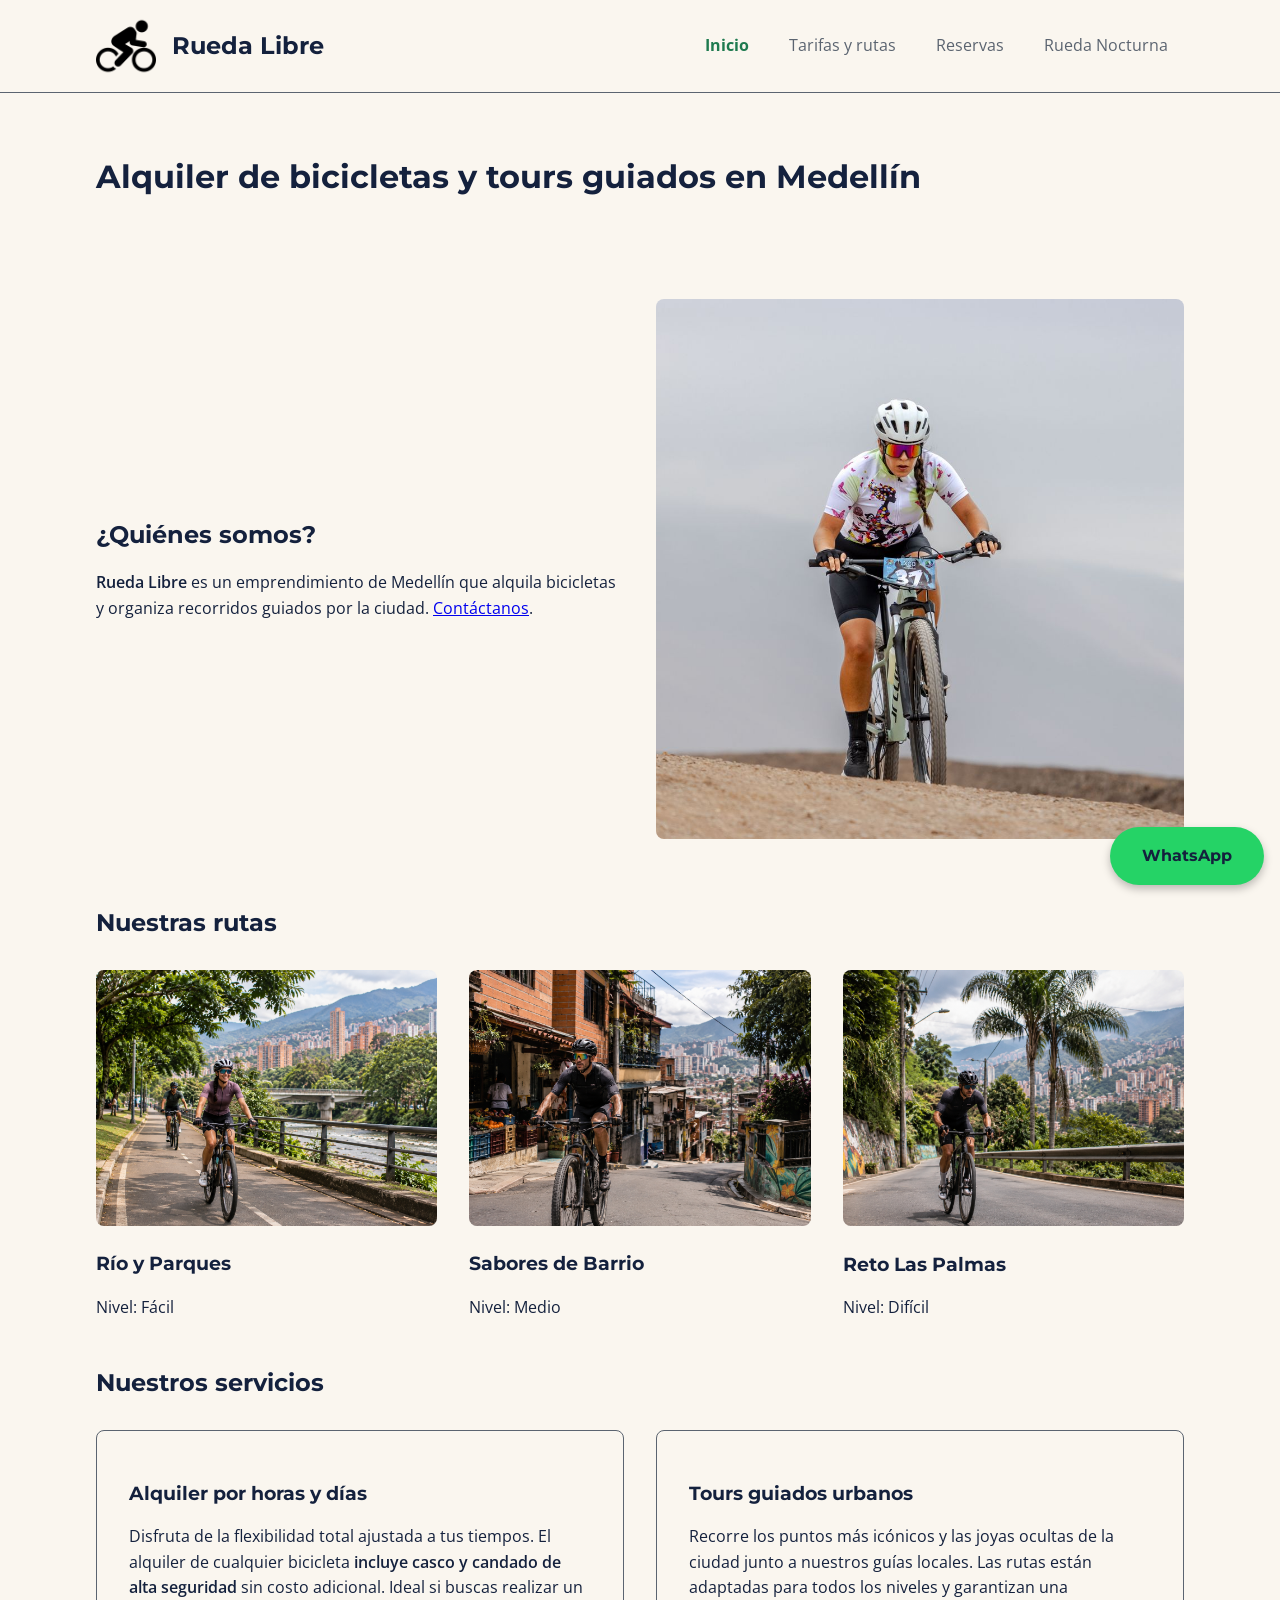
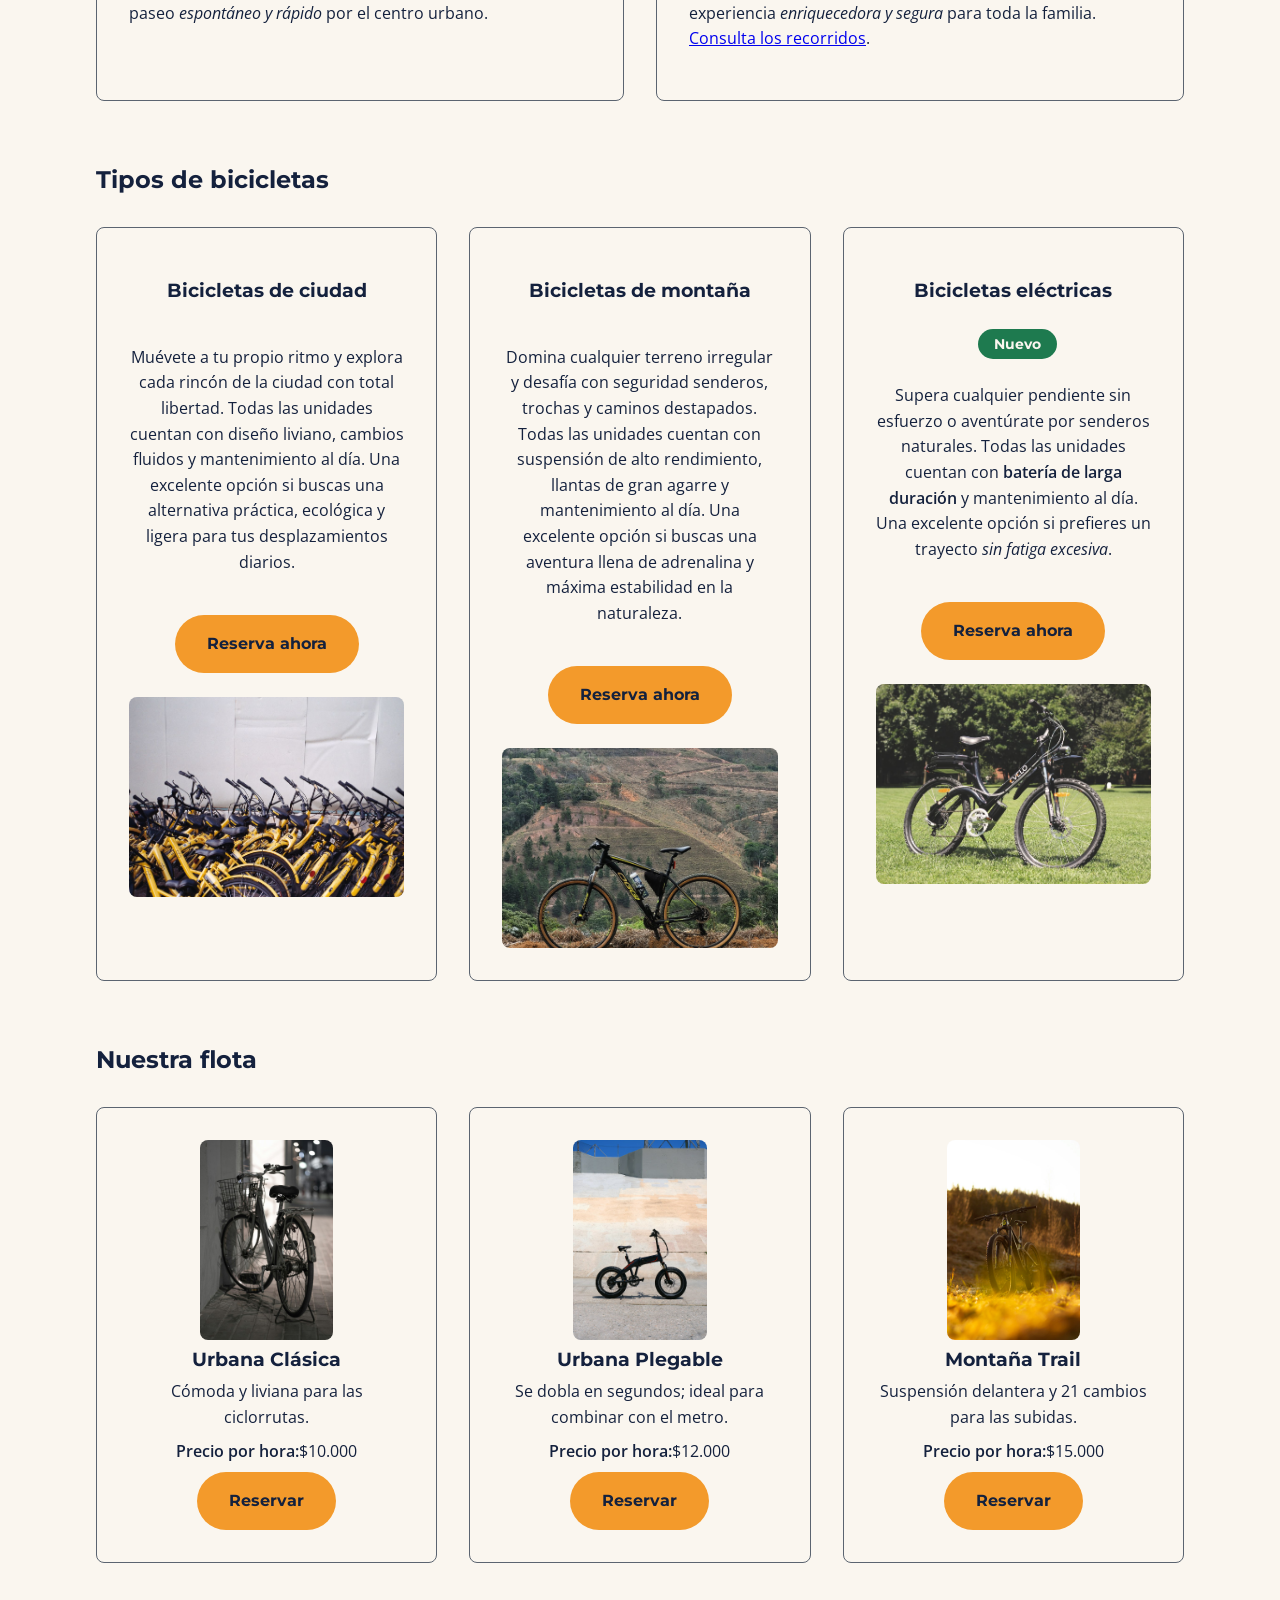
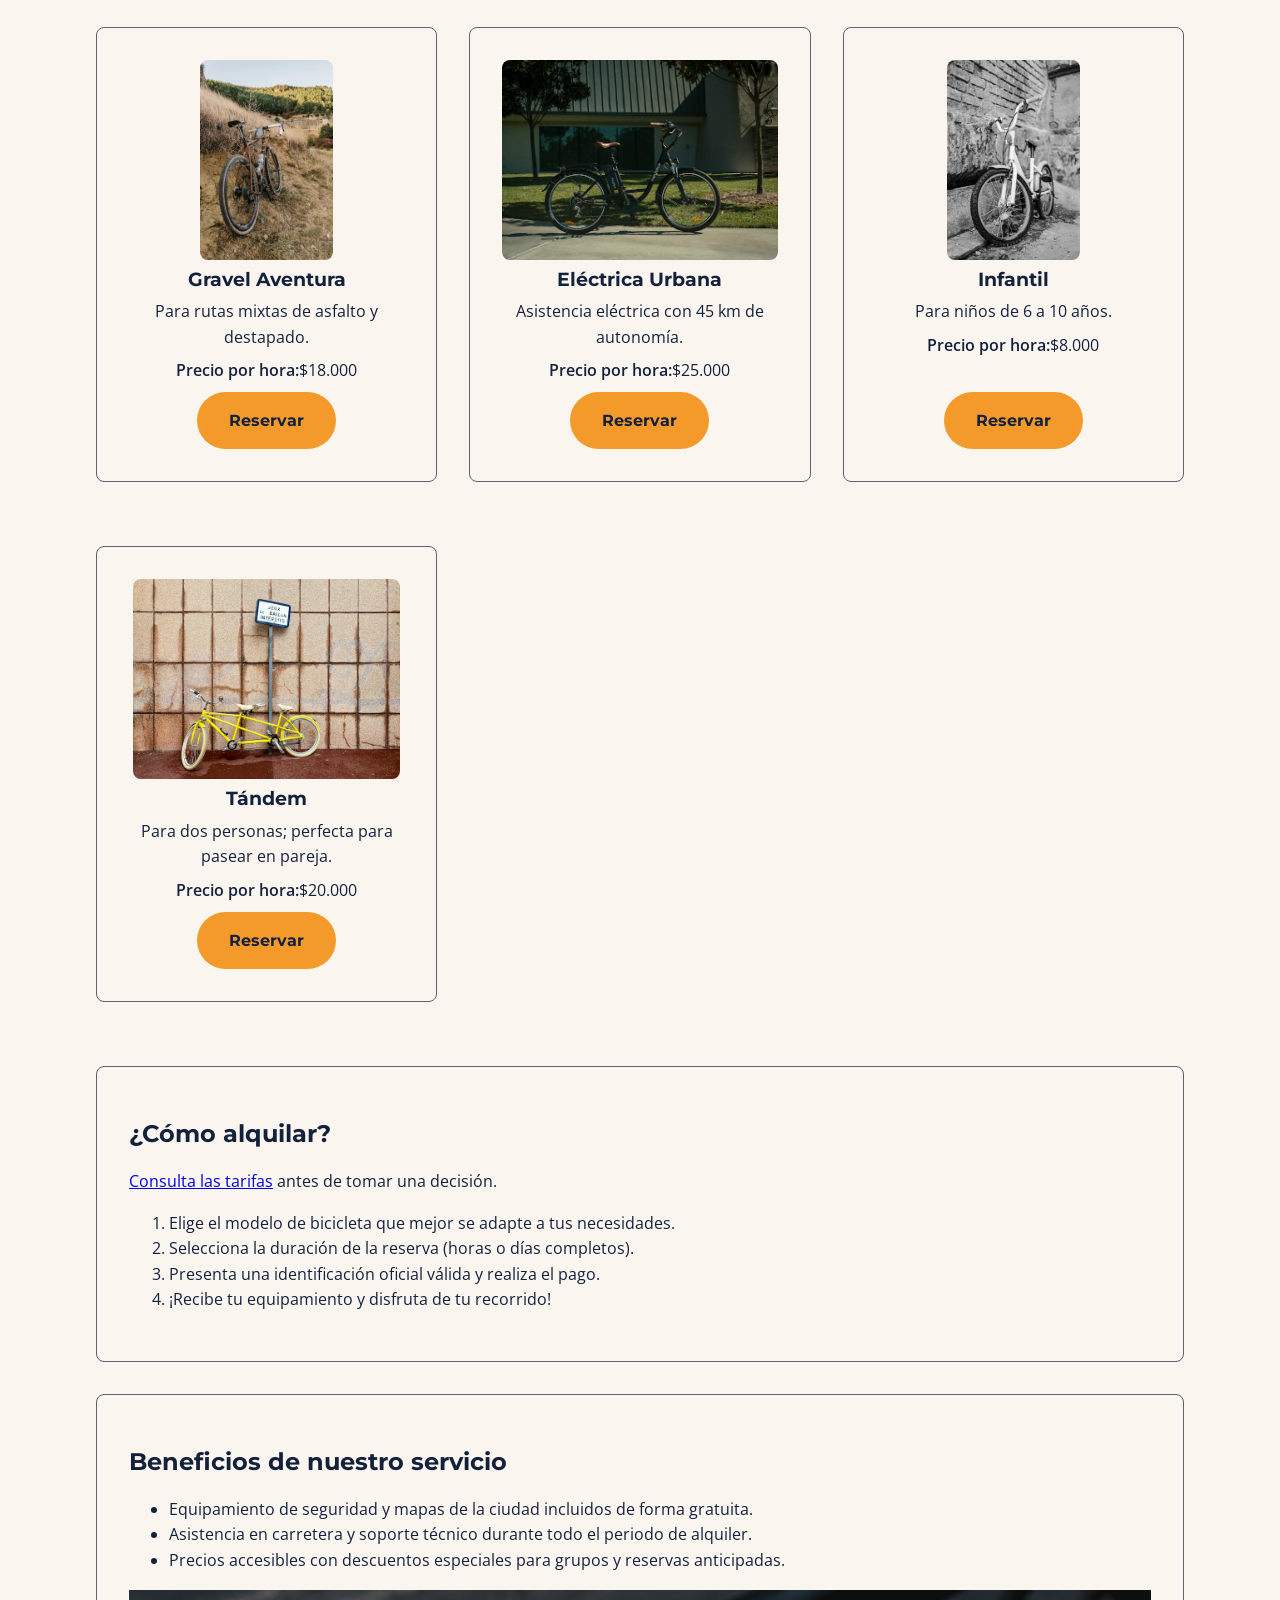
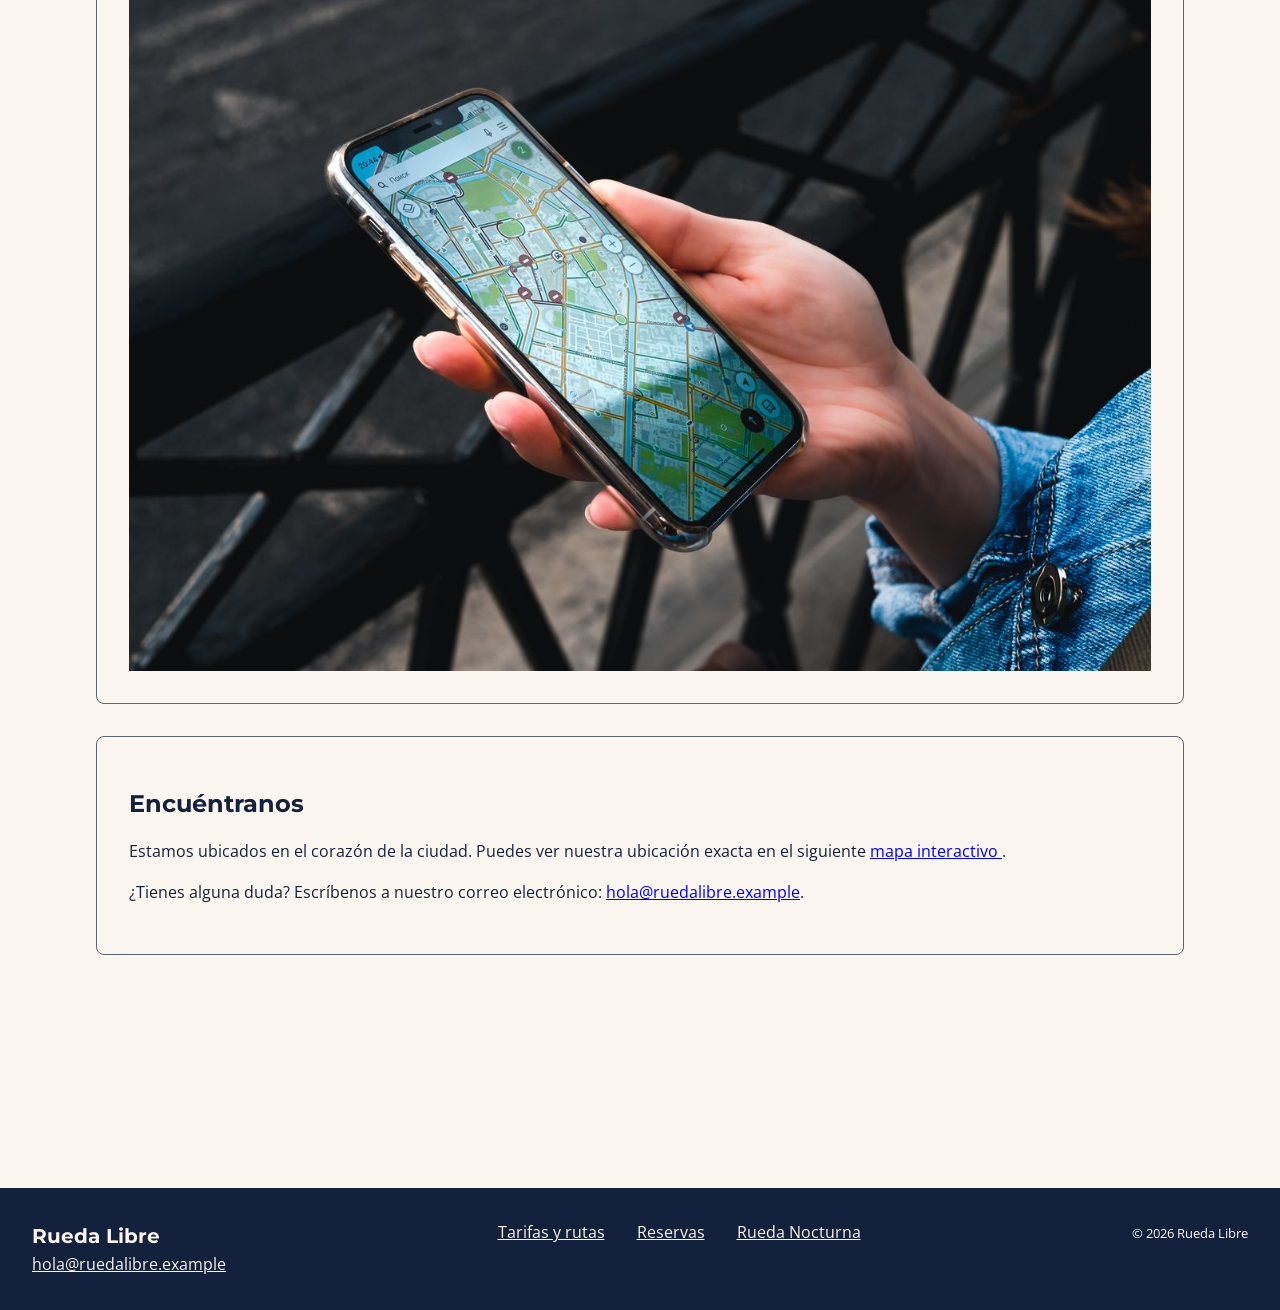
==== commit 396f7924: "feat(nocturna): add navigation links to Rueda Nocturna in main and footer sections" ====
--- a/index.html
+++ b/index.html
@@ -28,6 +28,7 @@
         </li>
         <li><a href="pages/tarifas.html">Tarifas y rutas</a></li>
         <li><a href="pages/reservas.html">Reservas</a></li>
+        <li><a href="nocturna/index.html">Rueda Nocturna</a></li>
       </ul>
     </nav>
   </header>
@@ -264,6 +265,7 @@
       <ul>
         <li><a href="pages/tarifas.html">Tarifas y rutas</a></li>
         <li><a href="pages/reservas.html">Reservas</a></li>
+        <li><a href="nocturna/index.html">Rueda Nocturna</a></li>
       </ul>
     </nav>
 
